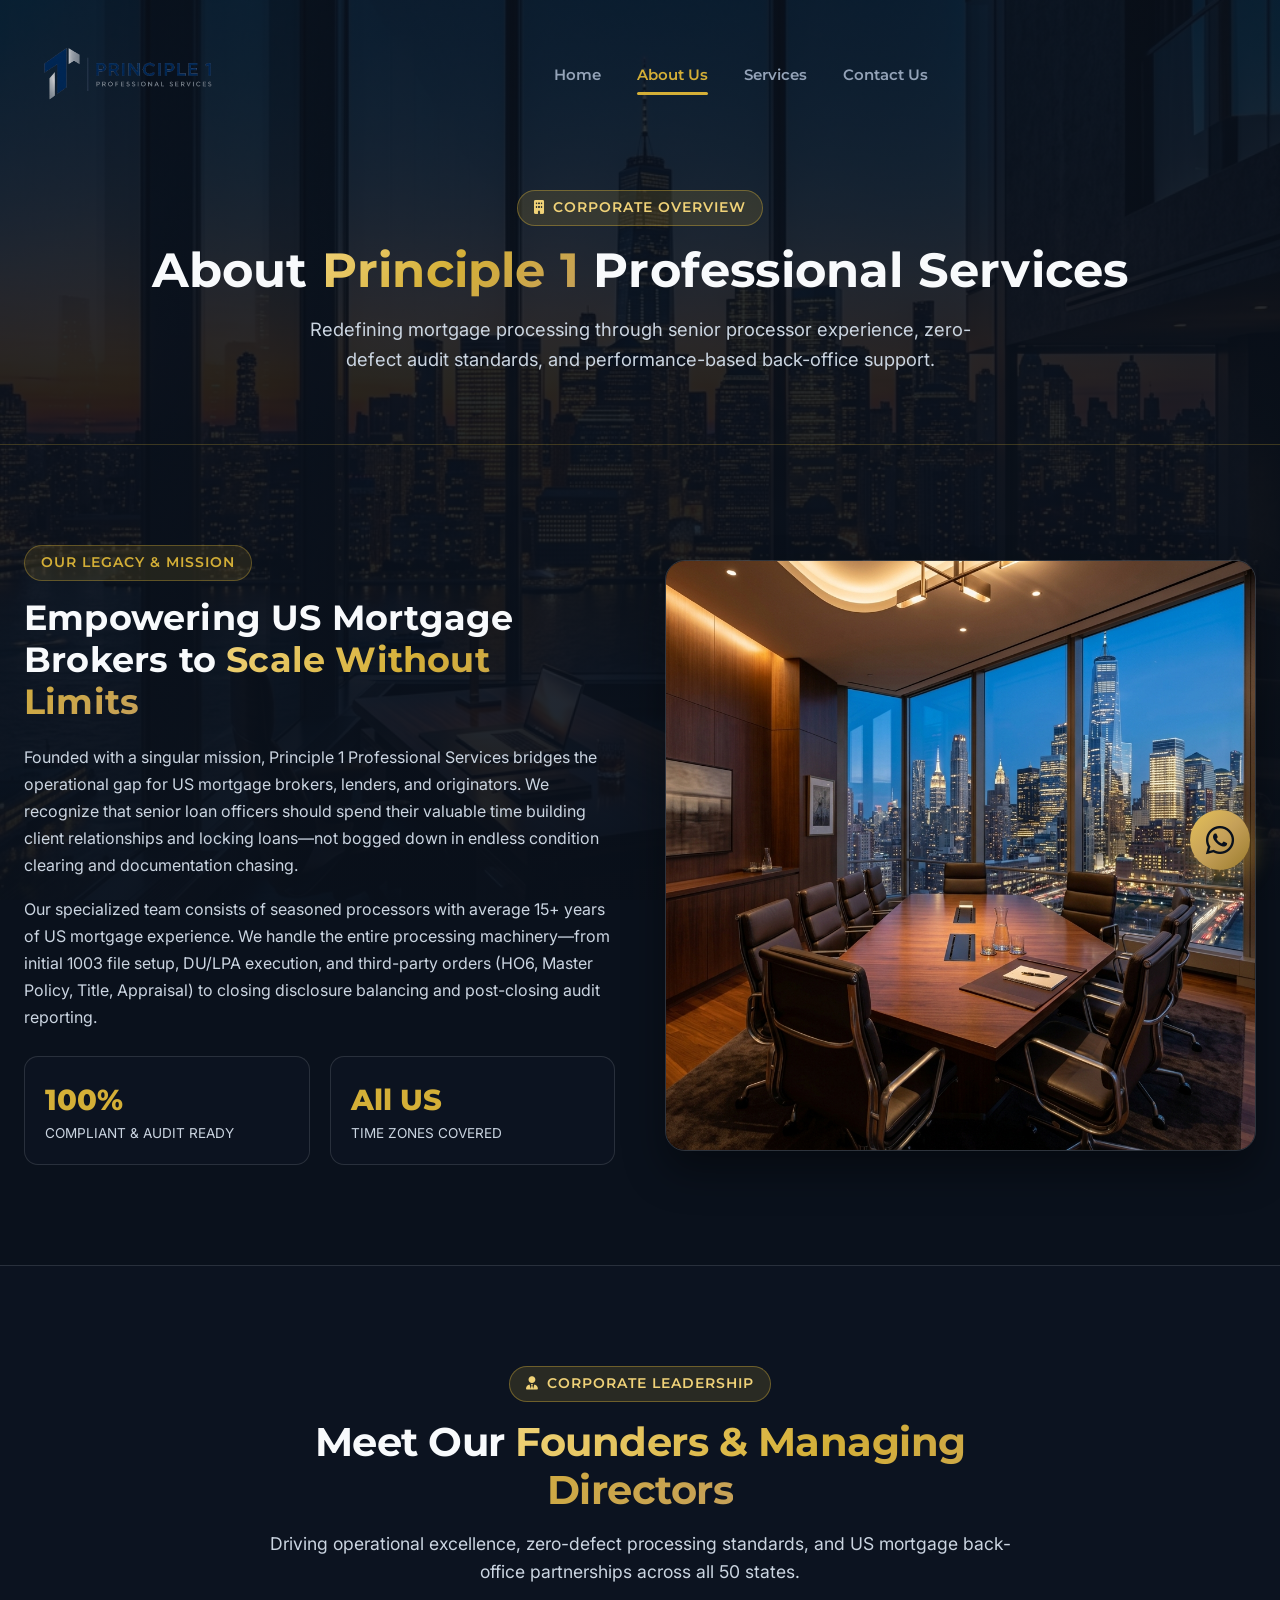
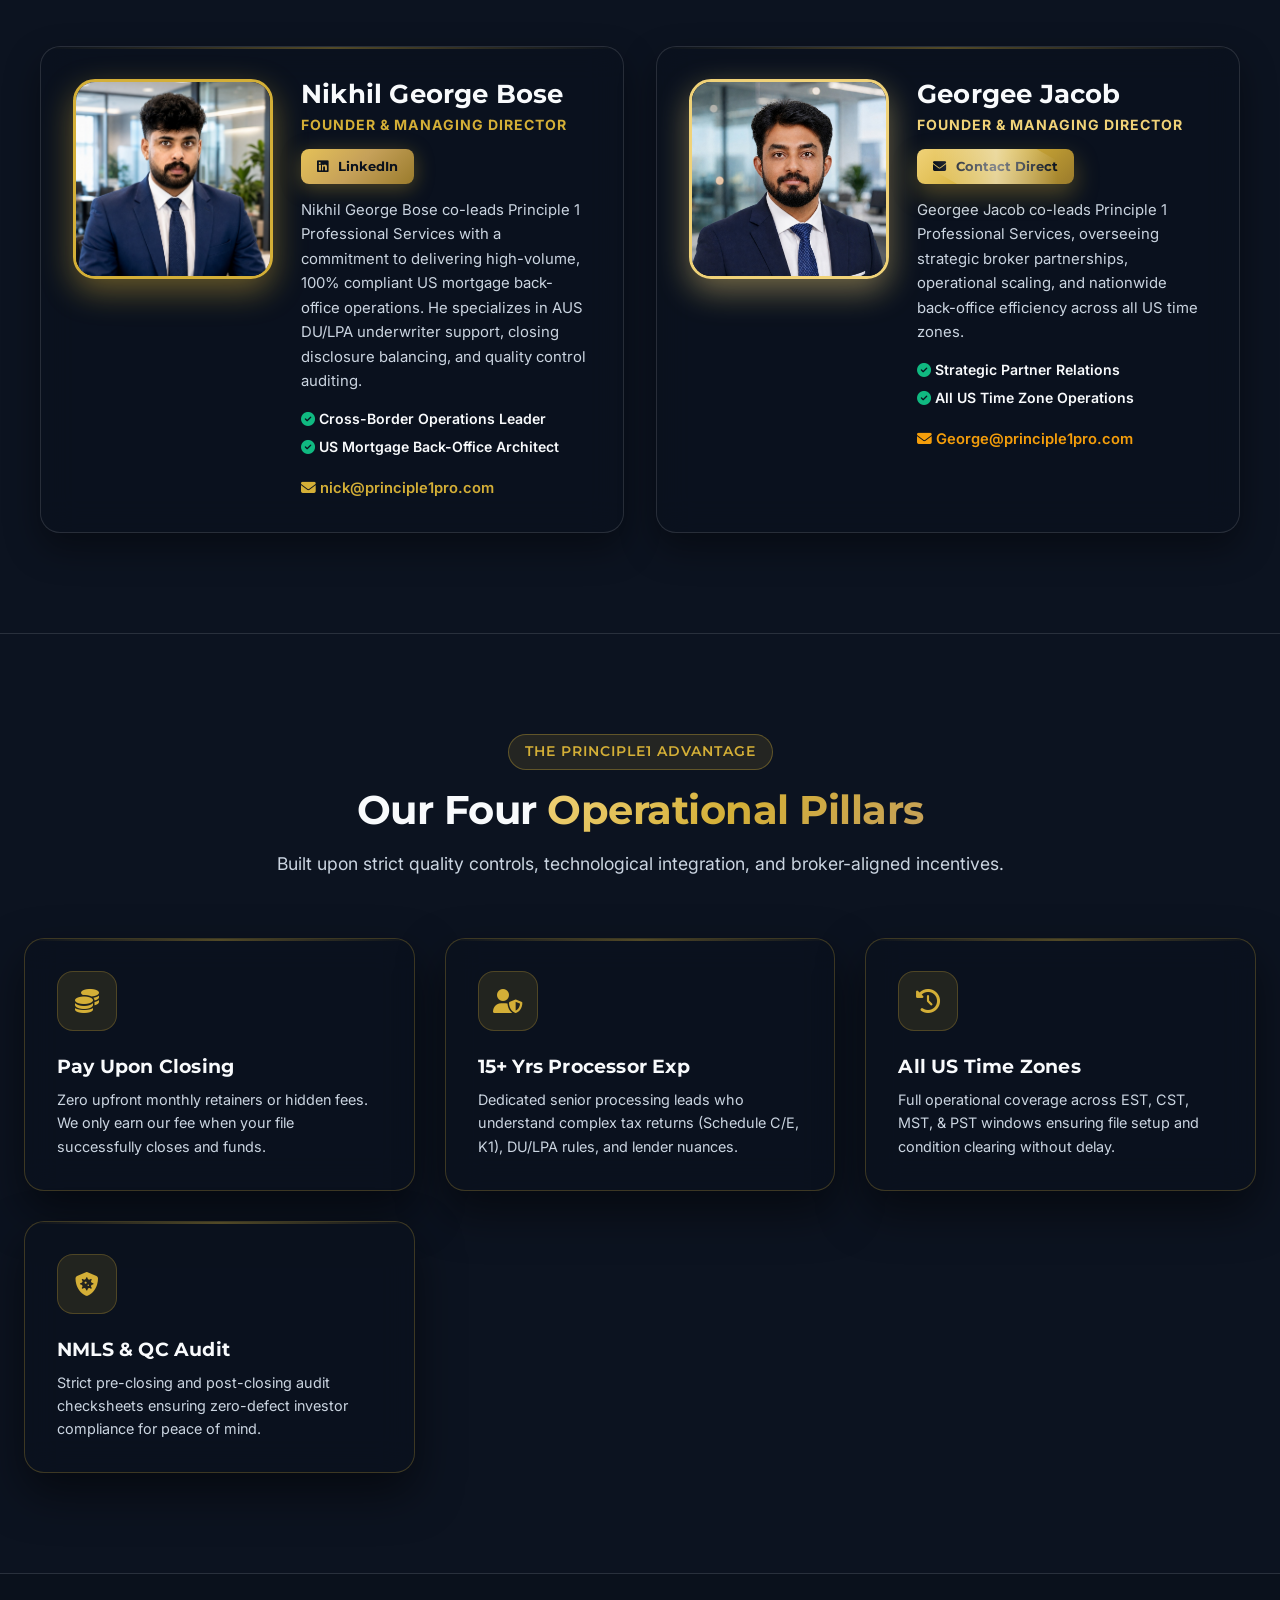
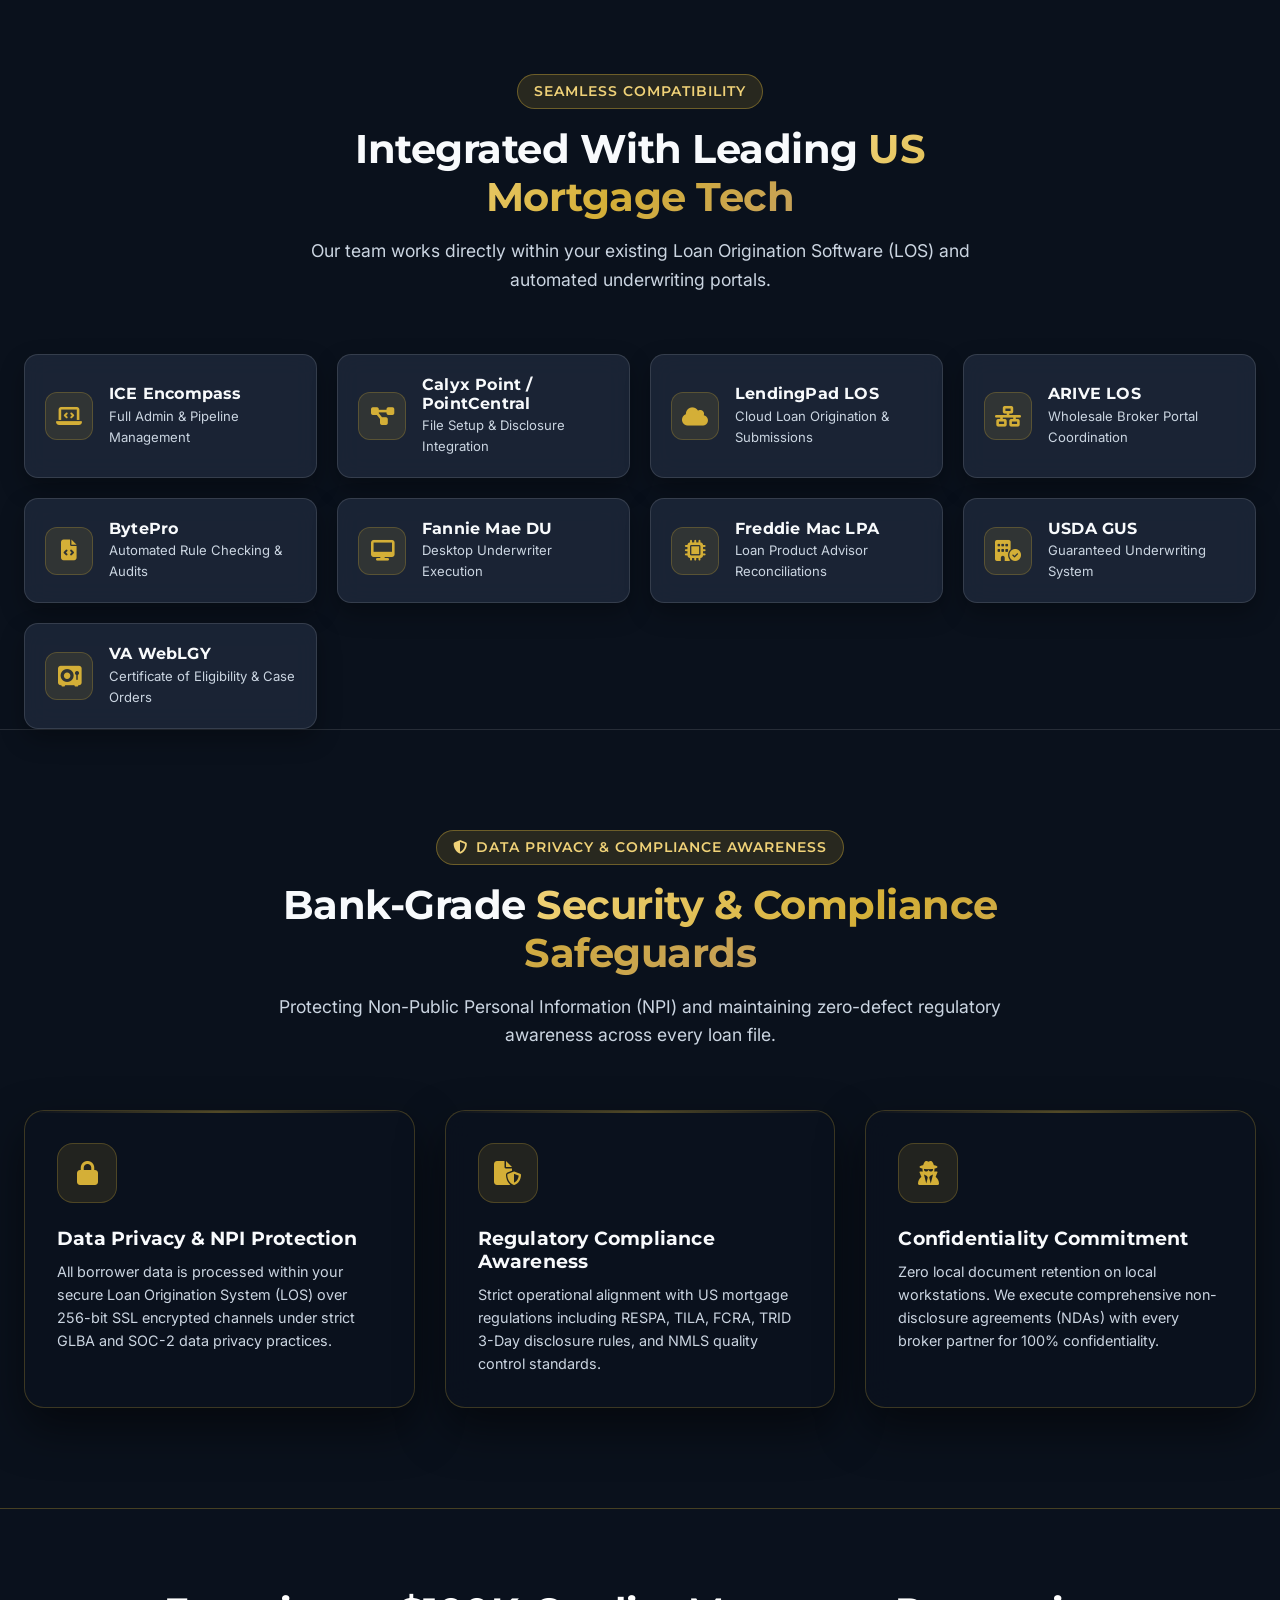
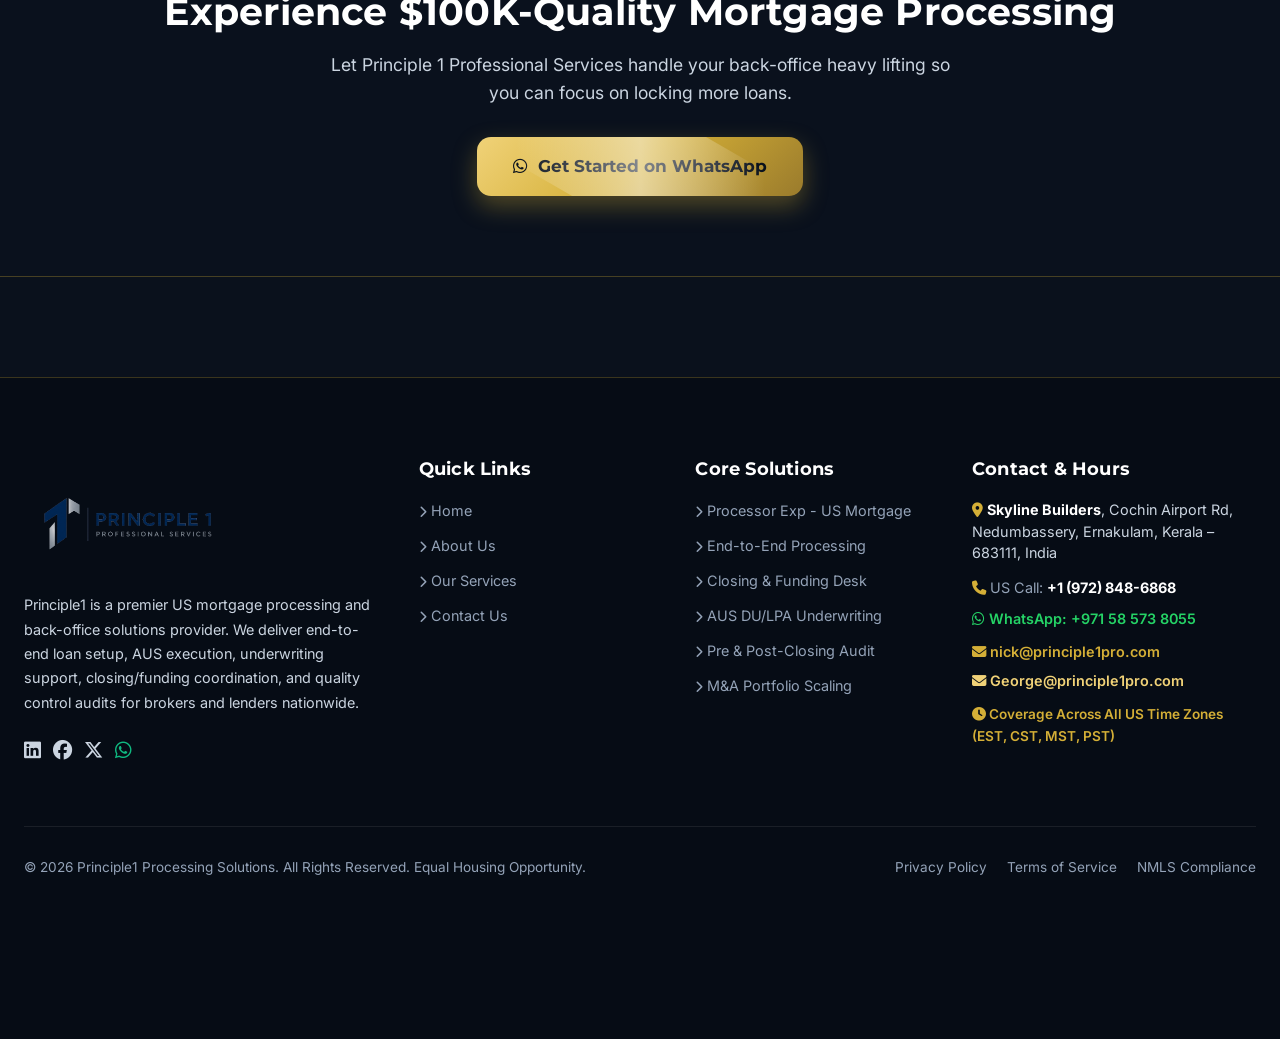
==== about.html @ 244b9985 "refactor: centralize CSS, introduce site-wide branding improvements, and add utility scripts for ass" ====
<!DOCTYPE html>
<html lang="en">
<head>
  <meta charset="UTF-8">
  <meta name="viewport" content="width=device-width, initial-scale=1.0">
  <title></title>
  <meta name="description" content="">
  <meta name="keywords" content="US mortgage processing outsourcing, mortgage back-office support, AUS DU LPA underwriting, closing funding balancing, wholesale mortgage broker processing, NMLS quality control, Nikhil George Bose">
  <meta name="author" content="Principle 1 Professional Services">
  <meta name="robots" content="index, follow">

  <!-- Open Graph / Facebook / LinkedIn SEO -->
  <meta property="og:type" content="website">
  <meta property="og:site_name" content="Principle 1 Professional Services">
  <meta property="og:title" content="">
  <meta property="og:description" content="">


  <!-- Twitter Card SEO -->
  <meta name="twitter:card" content="summary_large_image">
  <meta name="twitter:title" content="">
  <meta name="twitter:description" content="Turnkey US mortgage processing and back-office solutions for wholesale lenders and mortgage brokers.">
  <meta name="twitter:image" content="images/banner.png">

  <!-- Favicon -->
  <link rel="icon" type="image/png" href="images/logo.png">

  <!-- FontAwesome 6 Icons -->
  <link rel="stylesheet" href="https://cdnjs.cloudflare.com/ajax/libs/font-awesome/6.4.0/css/all.min.css">
  <!-- Stylesheet -->
  <link rel="stylesheet" href="css/style.css">

  <!-- Schema.org Structured Data (JSON-LD) -->
  <script type="application/ld+json">
  {
    "@context": "https://schema.org",
    "@type": "FinancialService",
    "name": "Principle 1 Professional Services",
    "image": "images/logo.png",
    "description": "Premier US mortgage processing outsourcing, AUS DU/LPA underwriter support, closing & funding balancing, and pre/post-closing quality control auditing.",
    "telephone": "+1-972-848-6868",
    "email": "nick@principle1pro.com",
    "priceRange": "$$",
    "address": {
      "@type": "PostalAddress",
      "streetAddress": "Skyline Builders, Cochin International Airport Road, Nedumbassery",
      "addressLocality": "Ernakulam",
      "addressRegion": "Kerala",
      "postalCode": "683111",
      "addressCountry": "IN"
    },
    "founders": [
      {
        "@type": "Person",
        "name": "Nikhil George Bose",
        "jobTitle": "Founder & Managing Director",
        "sameAs": "https://www.linkedin.com/in/nikhil-george-bose-8a9a63353/"
      },
      {
        "@type": "Person",
        "name": "Georgee Jacob",
        "jobTitle": "Founder & Managing Director",
        "email": "George@principle1pro.com"
      }
    ],
    "areaServed": "US",
    "sameAs": [
      "https://www.linkedin.com/in/nikhil-george-bose-8a9a63353/"
    ]
  }
  </script>
</head>
<body>

  <!-- Header / Navigation -->
  <header class="header-nav" id="headerNav">
    <div class="container nav-container">
      <a href="index.html" class="brand-logo" style="display:flex; align-items:center;">
        <img src="images/logo_transparent.png" alt="Principle 1 Professional Services" class="brand-logo-img">
      </a>

      <nav class="nav-menu" id="navMenu">
        <a href="index.html" class="nav-link">Home</a>
        <a href="about.html" class="nav-link active">About Us</a>
        <a href="services.html" class="nav-link">Services</a>
        <a href="contact.html" class="nav-link">Contact Us</a>
      </nav>

      <div class="nav-actions">
        <button class="mobile-toggle" id="mobileToggle" aria-label="Toggle Navigation">
          <i class="fa-solid fa-bars"></i>
        </button>
      </div>
    </div>
  </header>



<main class="main-wrapper">

  <!-- Page Header Hero -->
  <section class="page-hero-skyline">
    <div class="container">
      <div class="subtitle-badge subtitle-badge-gold">
        <i class="fa-solid fa-building"></i> Corporate Overview
      </div>
      <h1 style="font-size:3rem; margin-bottom:16px;">
        About <span class="text-gradient-cyan">Principle 1</span> Professional Services
      </h1>
      <p style="color:var(--text-sub); font-size:1.15rem; max-width:700px; margin:0 auto;">
        Redefining mortgage processing through senior processor experience, zero-defect audit standards, and performance-based back-office support.
      </p>
    </div>
  </section>

  <!-- Company Story Section -->
  <section style="padding:100px 0; background:var(--bg-main);">
    <div class="container story-grid">
      <div>
        <div class="subtitle-badge">Our Legacy & Mission</div>
        <h2 style="font-size:2.2rem; margin-bottom:20px;">
          Empowering US Mortgage Brokers to <span class="text-gradient-gold">Scale Without Limits</span>
        </h2>
        <p style="color:var(--text-sub); margin-bottom:16px; line-height:1.7;">
          Founded with a singular mission, Principle 1 Professional Services bridges the operational gap for US mortgage brokers, lenders, and originators. We recognize that senior loan officers should spend their valuable time building client relationships and locking loans—not bogged down in endless condition clearing and documentation chasing.
        </p>
        <p style="color:var(--text-sub); margin-bottom:24px; line-height:1.7;">
          Our specialized team consists of seasoned processors with average 15+ years of US mortgage experience. We handle the entire processing machinery—from initial 1003 file setup, DU/LPA execution, and third-party orders (HO6, Master Policy, Title, Appraisal) to closing disclosure balancing and post-closing audit reporting.
        </p>

        <div class="story-stats-grid">
          <div style="background:var(--bg-surface-1); padding:20px; border-radius:var(--radius-md); border:1px solid var(--border-glass);">
            <div style="font-size:1.8rem; font-weight:800; color:#D4AF37; font-family:var(--font-heading);">100%</div>
            <div style="font-size:0.85rem; color:var(--text-sub); text-transform:uppercase;">Compliant & Audit Ready</div>
          </div>
          <div style="background:var(--bg-surface-1); padding:20px; border-radius:var(--radius-md); border:1px solid var(--border-glass);">
            <div style="font-size:1.8rem; font-weight:800; color:#D4AF37; font-family:var(--font-heading);">All US</div>
            <div style="font-size:0.85rem; color:var(--text-sub); text-transform:uppercase;">Time Zones Covered</div>
          </div>
        </div>
      </div>

      <div class="tab-image-wrap">
        <img src="images/us_finance_office.png" alt="US Financial District Headquarters" style="border-radius:16px; box-shadow:0 15px 35px rgba(15,23,42,0.12);">
      </div>
    </div>
  </section>

  <!-- Leadership & Founder Section -->
  <section style="padding:100px 0; background:var(--bg-surface-1); border-top:1px solid var(--border-glass); border-bottom:1px solid var(--border-glass);">
    <div class="container">
      <div class="section-header">
        <div class="subtitle-badge subtitle-badge-gold"><i class="fa-solid fa-user-tie"></i> Corporate Leadership</div>
        <h2>Meet Our <span class="text-gradient-cyan">Founders & Managing Directors</span></h2>
        <p>Driving operational excellence, zero-defect processing standards, and US mortgage back-office partnerships across all 50 states.</p>
      </div>

      <div class="founders-grid">
        
        <!-- Founder 1: Nikhil George Bose -->
        <div class="glass-card founder-card">
          <a href="https://www.linkedin.com/in/nikhil-george-bose-8a9a63353/" target="_blank" class="founder-photo-link cyan" title="View Nikhil George Bose on LinkedIn">
            <img src="images/nikhil_bose.jpg" alt="Nikhil George Bose - Founder & Managing Director" class="founder-photo-img">
          </a>
          <div class="founder-info">
            <div class="founder-header-row">
              <div>
                <h3>Nikhil George Bose</h3>
                <div class="founder-title text-cyan">
                  Founder & Managing Director
                </div>
              </div>
              <a href="https://www.linkedin.com/in/nikhil-george-bose-8a9a63353/" target="_blank" class="btn btn-sm btn-primary" style="padding:7px 16px; font-size:0.82rem;">
                <i class="fa-brands fa-linkedin"></i> LinkedIn
              </a>
            </div>
            <p class="founder-bio">
              Nikhil George Bose co-leads Principle 1 Professional Services with a commitment to delivering high-volume, 100% compliant US mortgage back-office operations. He specializes in AUS DU/LPA underwriter support, closing disclosure balancing, and quality control auditing.
            </p>
            <div class="founder-checkmarks">
              <span><i class="fa-solid fa-circle-check" style="color:var(--accent-emerald);"></i> Cross-Border Operations Leader</span>
              <span><i class="fa-solid fa-circle-check" style="color:var(--accent-emerald);"></i> US Mortgage Back-Office Architect</span>
            </div>
            <div style="padding-top:2px;">
              <a href="mailto:nick@principle1pro.com" style="color:#D4AF37; font-weight:600; font-size:0.92rem;">
                <i class="fa-solid fa-envelope"></i> nick@principle1pro.com
              </a>
            </div>
          </div>
        </div>

        <!-- Founder 2: Georgee Jacob -->
        <div class="glass-card founder-card">
          <a href="mailto:George@principle1pro.com" class="founder-photo-link gold" title="Contact Georgee Jacob Direct">
            <img src="images/george_jacob.jpg" alt="Georgee Jacob - Founder & Managing Director" class="founder-photo-img">
          </a>
          <div class="founder-info">
            <div class="founder-header-row">
              <div>
                <h3>Georgee Jacob</h3>
                <div class="founder-title text-gold">
                  Founder & Managing Director
                </div>
              </div>
              <a href="mailto:George@principle1pro.com" class="btn btn-sm btn-gold" style="padding:7px 16px; font-size:0.82rem;">
                <i class="fa-solid fa-envelope"></i> Contact Direct
              </a>
            </div>
            <p class="founder-bio">
              Georgee Jacob co-leads Principle 1 Professional Services, overseeing strategic broker partnerships, operational scaling, and nationwide back-office efficiency across all US time zones.
            </p>
            <div class="founder-checkmarks">
              <span><i class="fa-solid fa-circle-check" style="color:var(--accent-emerald);"></i> Strategic Partner Relations</span>
              <span><i class="fa-solid fa-circle-check" style="color:var(--accent-emerald);"></i> All US Time Zone Operations</span>
            </div>
            <div style="padding-top:2px;">
              <a href="mailto:George@principle1pro.com" style="color:#F59E0B; font-weight:600; font-size:0.92rem;">
                <i class="fa-solid fa-envelope"></i> George@principle1pro.com
              </a>
            </div>
          </div>
      </div>
    </div>
  </section>

  <!-- Core Pillars Grid -->
  <section style="padding:100px 0; background:var(--bg-surface-1); border-bottom:1px solid var(--border-glass);">
    <div class="container">
      <div class="section-header">
        <div class="subtitle-badge">The Principle1 Advantage</div>
        <h2>Our Four <span class="text-gradient-cyan">Operational Pillars</span></h2>
        <p>Built upon strict quality controls, technological integration, and broker-aligned incentives.</p>
      </div>

      <div class="services-grid">
        <div class="glass-card">
          <div class="service-icon-box"><i class="fa-solid fa-coins"></i></div>
          <h4 style="font-size:1.2rem; margin-bottom:10px;">Pay Upon Closing</h4>
          <p style="font-size:0.9rem; color:var(--text-sub);">Zero upfront monthly retainers or hidden fees. We only earn our fee when your file successfully closes and funds.</p>
        </div>

        <div class="glass-card">
          <div class="service-icon-box"><i class="fa-solid fa-user-shield"></i></div>
          <h4 style="font-size:1.2rem; margin-bottom:10px;">15+ Yrs Processor Exp</h4>
          <p style="font-size:0.9rem; color:var(--text-sub);">Dedicated senior processing leads who understand complex tax returns (Schedule C/E, K1), DU/LPA rules, and lender nuances.</p>
        </div>

        <div class="glass-card">
          <div class="service-icon-box"><i class="fa-solid fa-clock-rotate-left"></i></div>
          <h4 style="font-size:1.2rem; margin-bottom:10px;">All US Time Zones</h4>
          <p style="font-size:0.9rem; color:var(--text-sub);">Full operational coverage across EST, CST, MST, & PST windows ensuring file setup and condition clearing without delay.</p>
        </div>

        <div class="glass-card">
          <div class="service-icon-box"><i class="fa-solid fa-shield-virus"></i></div>
          <h4 style="font-size:1.2rem; margin-bottom:10px;">NMLS & QC Audit</h4>
          <p style="font-size:0.9rem; color:var(--text-sub);">Strict pre-closing and post-closing audit checksheets ensuring zero-defect investor compliance for peace of mind.</p>
        </div>
      </div>
    </div>
  </section>

  <!-- Technology Stack & Software Integration -->
  <section style="padding:100px 0; background:var(--bg-main);">
    <div class="container">
      <div class="section-header">
        <div class="subtitle-badge subtitle-badge-gold">Seamless Compatibility</div>
        <h2>Integrated With Leading <span class="text-gradient-gold">US Mortgage Tech</span></h2>
        <p>Our team works directly within your existing Loan Origination Software (LOS) and automated underwriting portals.</p>
      </div>

      <div class="products-grid">
        <div class="product-pill-card">
          <div class="product-icon"><i class="fa-solid fa-laptop-code"></i></div>
          <div class="product-info">
            <h5>ICE Encompass</h5>
            <p>Full Admin & Pipeline Management</p>
          </div>
        </div>

        <div class="product-pill-card">
          <div class="product-icon"><i class="fa-solid fa-diagram-project"></i></div>
          <div class="product-info">
            <h5>Calyx Point / PointCentral</h5>
            <p>File Setup & Disclosure Integration</p>
          </div>
        </div>

        <div class="product-pill-card">
          <div class="product-icon"><i class="fa-solid fa-cloud"></i></div>
          <div class="product-info">
            <h5>LendingPad LOS</h5>
            <p>Cloud Loan Origination & Submissions</p>
          </div>
        </div>

        <div class="product-pill-card">
          <div class="product-icon"><i class="fa-solid fa-network-wired"></i></div>
          <div class="product-info">
            <h5>ARIVE LOS</h5>
            <p>Wholesale Broker Portal Coordination</p>
          </div>
        </div>

        <div class="product-pill-card">
          <div class="product-icon"><i class="fa-solid fa-file-code"></i></div>
          <div class="product-info">
            <h5>BytePro</h5>
            <p>Automated Rule Checking & Audits</p>
          </div>
        </div>

        <div class="product-pill-card">
          <div class="product-icon"><i class="fa-solid fa-desktop"></i></div>
          <div class="product-info">
            <h5>Fannie Mae DU</h5>
            <p>Desktop Underwriter Execution</p>
          </div>
        </div>

        <div class="product-pill-card">
          <div class="product-icon"><i class="fa-solid fa-microchip"></i></div>
          <div class="product-info">
            <h5>Freddie Mac LPA</h5>
            <p>Loan Product Advisor Reconciliations</p>
          </div>
        </div>

        <div class="product-pill-card">
          <div class="product-icon"><i class="fa-solid fa-building-circle-check"></i></div>
          <div class="product-info">
            <h5>USDA GUS</h5>
            <p>Guaranteed Underwriting System</p>
          </div>
        </div>

        <div class="product-pill-card">
          <div class="product-icon"><i class="fa-solid fa-vault"></i></div>
          <div class="product-info">
            <h5>VA WebLGY</h5>
            <p>Certificate of Eligibility & Case Orders</p>
          </div>
        </div>
      </div>
    </div>
  <!-- Compliance & Data Security Section -->
  <section style="padding:100px 0; background:var(--bg-main); border-top:1px solid var(--border-glass);">
    <div class="container">
      <div class="section-header">
        <div class="subtitle-badge subtitle-badge-gold"><i class="fa-solid fa-shield-halved"></i> Data Privacy & Compliance Awareness</div>
        <h2>Bank-Grade <span class="text-gradient-cyan">Security & Compliance Safeguards</span></h2>
        <p>Protecting Non-Public Personal Information (NPI) and maintaining zero-defect regulatory awareness across every loan file.</p>
      </div>

      <div class="services-grid">
        <div class="glass-card">
          <div class="service-icon-box"><i class="fa-solid fa-lock"></i></div>
          <h4 style="font-size:1.2rem; margin-bottom:10px; color:var(--text-main);">Data Privacy & NPI Protection</h4>
          <p style="font-size:0.9rem; color:var(--text-sub);">All borrower data is processed within your secure Loan Origination System (LOS) over 256-bit SSL encrypted channels under strict GLBA and SOC-2 data privacy practices.</p>
        </div>

        <div class="glass-card">
          <div class="service-icon-box"><i class="fa-solid fa-file-shield"></i></div>
          <h4 style="font-size:1.2rem; margin-bottom:10px; color:var(--text-main);">Regulatory Compliance Awareness</h4>
          <p style="font-size:0.9rem; color:var(--text-sub);">Strict operational alignment with US mortgage regulations including RESPA, TILA, FCRA, TRID 3-Day disclosure rules, and NMLS quality control standards.</p>
        </div>

        <div class="glass-card">
          <div class="service-icon-box"><i class="fa-solid fa-user-secret"></i></div>
          <h4 style="font-size:1.2rem; margin-bottom:10px; color:var(--text-main);">Confidentiality Commitment</h4>
          <p style="font-size:0.9rem; color:var(--text-sub);">Zero local document retention on local workstations. We execute comprehensive non-disclosure agreements (NDAs) with every broker partner for 100% confidentiality.</p>
        </div>
      </div>

   
  </section>

  <!-- CTA Banner -->
  <section class="cta-banner-glass">
    <div class="container">
      <h2>Experience $100K-Quality Mortgage Processing</h2>
      <p>
        Let Principle 1 Professional Services handle your back-office heavy lifting so you can focus on locking more loans.
      </p>
      <a href="https://wa.me/971585738055" target="_blank" class="btn btn-gold" style="font-size:1.05rem; padding:16px 36px;">
        <i class="fa-brands fa-whatsapp"></i> Get Started on WhatsApp
      </a>
    </div>
  </section>
</main>



  <!-- Footer -->
  <footer style="background:rgba(7, 12, 20, 0.85) !important; backdrop-filter:blur(16px); -webkit-backdrop-filter:blur(16px); padding:80px 0 160px 0 !important; margin-bottom:0 !important; border-top:1px solid rgba(212, 175, 55, 0.25);">
    <div class="container">
      <div class="footer-grid">
        <div class="footer-col">
          <a href="about.html" class="brand-logo">
            <img src="images/logo_transparent.png" alt="Principle 1 Professional Services" class="brand-logo-img-sm">
          </a>
          <p style="margin-bottom:20px; line-height:1.7;">
            Principle1 is a premier US mortgage processing and back-office solutions provider. We deliver end-to-end loan setup, AUS execution, underwriting support, closing/funding coordination, and quality control audits for brokers and lenders nationwide.
          </p>
          <div style="display:flex; gap:12px; font-size:1.2rem;">
            <a href="#" style="color:var(--text-sub);"><i class="fa-brands fa-linkedin"></i></a>
            <a href="#" style="color:var(--text-sub);"><i class="fa-brands fa-facebook"></i></a>
            <a href="#" style="color:var(--text-sub);"><i class="fa-brands fa-x-twitter"></i></a>
            <a href="https://wa.me/971585738055" target="_blank" style="color:var(--accent-emerald);"><i class="fa-brands fa-whatsapp"></i></a>
          </div>
        </div>

        <div class="footer-col">
          <h4>Quick Links</h4>
          <div class="footer-links">
            <a href="index.html"><i class="fa-solid fa-chevron-right" style="font-size:0.75rem;"></i> Home</a>
            <a href="about.html"><i class="fa-solid fa-chevron-right" style="font-size:0.75rem;"></i> About Us</a>
            <a href="services.html"><i class="fa-solid fa-chevron-right" style="font-size:0.75rem;"></i> Our Services</a>
            <a href="contact.html"><i class="fa-solid fa-chevron-right" style="font-size:0.75rem;"></i> Contact Us</a>
          </div>
        </div>

        <div class="footer-col">
          <h4>Core Solutions</h4>
          <div class="footer-links">
            <a href="services.html"><i class="fa-solid fa-chevron-right" style="font-size:0.75rem;"></i> Processor Exp - US Mortgage</a>
            <a href="services.html"><i class="fa-solid fa-chevron-right" style="font-size:0.75rem;"></i> End-to-End Processing</a>
            <a href="services.html"><i class="fa-solid fa-chevron-right" style="font-size:0.75rem;"></i> Closing & Funding Desk</a>
            <a href="services.html"><i class="fa-solid fa-chevron-right" style="font-size:0.75rem;"></i> AUS DU/LPA Underwriting</a>
            <a href="services.html"><i class="fa-solid fa-chevron-right" style="font-size:0.75rem;"></i> Pre & Post-Closing Audit</a>
            <a href="services.html"><i class="fa-solid fa-chevron-right" style="font-size:0.75rem;"></i> M&A Portfolio Scaling</a>
          </div>
        </div>

        <div class="footer-col">
          <h4>Contact & Hours</h4>
          <p style="margin-bottom:12px; line-height:1.5; color:#CBD5E1;"><i class="fa-solid fa-location-dot" style="color:#D4AF37;"></i> <strong style="color:#FFFFFF;">Skyline Builders</strong>, Cochin Airport Rd, Nedumbassery, Ernakulam, Kerala – 683111, India</p>
          <p style="margin-bottom:8px;"><a href="tel:+19728486868" style="color:#94A3B8;"><i class="fa-solid fa-phone" style="color:#D4AF37;"></i> US Call: <strong style="color:#FFFFFF;">+1 (972) 848-6868</strong></a></p>
          <p style="margin-bottom:10px;"><a href="https://wa.me/971585738055" target="_blank" style="color:#25D366; font-weight:600;"><i class="fa-brands fa-whatsapp"></i> WhatsApp: +971 58 573 8055</a></p>
          <p style="margin-bottom:6px;"><a href="mailto:nick@principle1pro.com" style="color:#D4AF37; font-weight:600;"><i class="fa-solid fa-envelope"></i> nick@principle1pro.com</a></p>
          <p style="margin-bottom:12px;"><a href="mailto:George@principle1pro.com" style="color:#F0D278; font-weight:600;"><i class="fa-solid fa-envelope"></i> George@principle1pro.com</a></p>
          <p style="color:#D4AF37; font-weight:600; font-size:0.85rem;"><i class="fa-solid fa-clock"></i> Coverage Across All US Time Zones (EST, CST, MST, PST)</p>
        </div>
      </div>

      <div class="footer-bottom">
        <div>&copy; 2026 Principle1 Processing Solutions. All Rights Reserved. Equal Housing Opportunity.</div>
        <div style="display:flex; gap:20px;">
          <a href="#">Privacy Policy</a>
          <a href="#">Terms of Service</a>
          <a href="#">NMLS Compliance</a>
        </div>
      </div>
    </div>
  </footer>

  <!-- Service Details Modal Overlay -->
  <div class="modal-overlay" id="serviceModal">
    <div class="modal-content">
      <button class="modal-close" id="modalClose">&times;</button>
      <h3 id="modalTitle" style="font-size:1.8rem; margin-bottom:20px; color:var(--text-main);">Service Details</h3>
      <div id="modalBody" style="line-height:1.7;"></div>
      <div style="margin-top:24px; text-align:right;">
        <a href="https://wa.me/971585738055" target="_blank" class="btn btn-primary btn-sm">
          <i class="fa-brands fa-whatsapp"></i> Get Started on WhatsApp
        </a>
      </div>
    </div>
  </div>

  <!-- Floating WhatsApp Button -->
  <a href="https://wa.me/971585738055" class="floating-whatsapp" target="_blank" aria-label="Chat on WhatsApp">
    <i class="fa-brands fa-whatsapp"></i>
  </a>

  <!-- JavaScript -->
  <script src="js/main.js"></script>
</body>
</html>
---- css/style.css ----
/* ==========================================================================
   PRINCIPLE 1 PROFESSIONAL SERVICES - LIGHT EXECUTIVE DESIGN SYSTEM
   Designed to match official logo: Crisp White/Silver Base with Deep Navy & Steel Accents
   ========================================================================== */

@import url('https://fonts.googleapis.com/css2?family=Inter:wght@300;400;500;600;700&family=Montserrat:wght@400;500;600;700;800;900&family=Plus+Jakarta+Sans:wght@400;500;600;700;800&display=swap');

:root {
  /* Banner Executive Dark Palette */
  --bg-main: transparent;
  --bg-surface-1: rgba(15, 23, 38, 0.55);
  --bg-surface-2: rgba(22, 34, 54, 0.75);
  --bg-card: rgba(11, 18, 30, 0.85);
  --bg-card-hover: rgba(22, 34, 54, 0.95);
  
  /* Metallic Gold Brand Accents */
  --logo-navy: #D4AF37;
  --logo-navy-dark: #9A7B2C;
  --logo-silver: #94A3B8;
  --logo-silver-light: #CBD5E1;
  --logo-silver-bright: #F8FAFC;
  
  /* Accents & Buttons */
  --accent-cyan: #D4AF37;
  --accent-blue: #C5A059;
  --accent-teal: #E5C158;
  --accent-gold: #D4AF37;
  --accent-gold-light: #E5C158;
  --accent-gold-dark: #9A7B2C;
  --accent-emerald: #10B981;
  
  /* Gradients */
  --grad-cyan: linear-gradient(180deg, rgba(15, 23, 38, 0.88) 0%, rgba(10, 17, 28, 0.95) 100%);
  --grad-gold: linear-gradient(180deg, rgba(15, 23, 38, 0.88) 0%, rgba(10, 17, 28, 0.95) 100%);
  --grad-silver: linear-gradient(135deg, #162236 0%, #0F1726 100%);
  --grad-dark-card: linear-gradient(180deg, rgba(22, 34, 54, 0.8) 0%, rgba(15, 23, 38, 0.9) 100%);
  --grad-glow: radial-gradient(circle at 50% 0%, rgba(212, 175, 55, 0.18) 0%, transparent 70%);

  /* Typography */
  --font-heading: 'Montserrat', 'Plus Jakarta Sans', sans-serif;
  --font-body: 'Inter', sans-serif;

  /* Text Colors */
  --text-main: #F8FAFC;
  --text-sub: #CBD5E1;
  --text-muted: #94A3B8;
  --text-gold: #D4AF37;

  /* Borders & Shadows */
  --border-glass: rgba(255, 255, 255, 0.12);
  --border-cyan: rgba(212, 175, 55, 0.35);
  --border-gold: rgba(212, 175, 55, 0.35);
  --shadow-glass: 0 15px 35px rgba(0, 0, 0, 0.4);
  --shadow-glow-cyan: 0 10px 30px rgba(212, 175, 55, 0.25);
  --shadow-glow-gold: 0 10px 30px rgba(212, 175, 55, 0.25);

  --radius-sm: 8px;
  --radius-md: 14px;
  --radius-lg: 20px;
  --radius-full: 9999px;

  /* Custom Executive Gold Scrollbar */
  ::-webkit-scrollbar {
    width: 10px;
  }
  ::-webkit-scrollbar-track {
    background: #0A111C;
  }
  ::-webkit-scrollbar-thumb {
    background: linear-gradient(180deg, #D4AF37 0%, #9A7B2C 100%);
    border-radius: 5px;
    border: 2px solid #0A111C;
  }
  ::-webkit-scrollbar-thumb:hover {
    background: #E5C158;
  }

  --transition-fast: 0.25s cubic-bezier(0.4, 0, 0.2, 1);
  --transition-normal: 0.4s cubic-bezier(0.16, 1, 0.3, 1);
}

/* Base Styles */
*, *::before, *::after {
  box-sizing: border-box;
  margin: 0;
  padding: 0;
}

html {
  scroll-behavior: smooth;
  font-size: 16px;
  background-color: #0A111C !important;
  overflow-x: hidden !important;
  max-width: 100vw !important;
}

body {
  font-family: var(--font-body);
  color: var(--text-main);
  line-height: 1.6;
  overflow-x: hidden !important;
  max-width: 100vw !important;
  width: 100% !important;
  -webkit-font-smoothing: antialiased;
  min-height: 100vh;
  display: flex;
  flex-direction: column;
  position: relative;
}
body::before {
  content: '';
  position: fixed;
  top: 0;
  left: 0;
  right: 0;
  bottom: 0;
  background: 
    linear-gradient(180deg, rgba(10, 17, 28, 0.84) 0%, rgba(10, 17, 28, 0.92) 100%),
    url('../images/executive_skyline_bg.png') center/cover fixed no-repeat !important;
  z-index: -2;
  pointer-events: none;
}

/* Ambient Floating Light Orbs Backdrop */
.ambient-light-orb-1 {
  position: fixed;
  top: 5%;
  right: 5%;
  width: 450px;
  height: 450px;
  background: radial-gradient(circle, rgba(212, 175, 55, 0.12) 0%, transparent 70%);
  z-index: -1;
  pointer-events: none;
  animation: floatOrb 12s ease-in-out infinite alternate;
}

.ambient-light-orb-2 {
  position: fixed;
  bottom: 10%;
  left: 5%;
  width: 500px;
  height: 500px;
  background: radial-gradient(circle, rgba(197, 160, 89, 0.08) 0%, transparent 70%);
  z-index: -1;
  pointer-events: none;
  animation: floatOrb 16s ease-in-out infinite alternate-reverse;
}

@keyframes floatOrb {
  0% { transform: translate(0, 0) scale(1); }
  50% { transform: translate(30px, -40px) scale(1.1); }
  100% { transform: translate(-20px, 30px) scale(0.95); }
}

a {
  color: inherit;
  text-decoration: none;
  transition: color var(--transition-fast);
}

ul {
  list-style: none;
}

img {
  max-width: 100%;
  height: auto;
  display: block;
}

/* Typography Classes */
h1, h2, h3, h4, h5, h6 {
  font-family: var(--font-heading);
  font-weight: 700;
  line-height: 1.2;
  color: var(--text-main);
  letter-spacing: 0.2px;
}

.text-uppercase-tracking {
  text-transform: uppercase;
  letter-spacing: 2px;
}

.text-banner-title {
  font-family: var(--font-heading);
  font-weight: 800;
  text-transform: uppercase;
  letter-spacing: 3px;
  color: #FFFFFF;
}

.text-gradient-cyan, .text-gradient-gold {
  color: #D4AF37;
  background: linear-gradient(135deg, #F0D278 0%, #D4AF37 50%, #C5A059 100%);
  -webkit-background-clip: text;
  background-clip: text;
  -webkit-text-fill-color: transparent;
}

.subtitle-badge {
  display: inline-flex;
  align-items: center;
  gap: 8px;
  padding: 6px 16px;
  border-radius: var(--radius-full);
  background: rgba(212, 175, 55, 0.12);
  border: 1px solid rgba(212, 175, 55, 0.35);
  color: #D4AF37;
  font-family: var(--font-heading);
  font-size: 0.85rem;
  font-weight: 600;
  letter-spacing: 1px;
  text-transform: uppercase;
  margin-bottom: 16px;
}

.subtitle-badge-gold {
  background: rgba(212, 175, 55, 0.15);
  border-color: rgba(212, 175, 55, 0.4);
  color: #F0D278;
}

/* Banner-Framed Gold Subheadings & Decorative Lines */
.banner-framed-subheading {
  display: inline-flex;
  align-items: center;
  gap: 12px;
  font-family: var(--font-heading);
  font-size: 0.85rem;
  font-weight: 700;
  letter-spacing: 2px;
  text-transform: uppercase;
  color: #D4AF37;
  padding: 6px 18px;
  border-top: 1px solid rgba(212, 175, 55, 0.45);
  border-bottom: 1px solid rgba(212, 175, 55, 0.45);
  margin-bottom: 16px;
  position: relative;
}

.banner-framed-subheading::before,
.banner-framed-subheading::after {
  content: '';
  display: inline-block;
  width: 20px;
  height: 1px;
  background: #D4AF37;
}

.gold-diamond-divider {
  display: flex;
  align-items: center;
  justify-content: center;
  gap: 12px;
  margin: 16px 0 24px 0;
  color: #D4AF37;
  font-size: 0.7rem;
}

.gold-diamond-divider::before,
.gold-diamond-divider::after {
  content: '';
  flex: 1;
  max-width: 140px;
  height: 1px;
  background: linear-gradient(90deg, transparent, #D4AF37, transparent);
}

.section-header {
  text-align: center;
  max-width: 750px;
  margin: 0 auto 60px auto;
}

.section-header h2 {
  font-size: 2.5rem;
  margin-bottom: 16px;
  letter-spacing: -0.5px;
  color: var(--text-main);
}

.section-header p {
  color: var(--text-sub);
  font-size: 1.1rem;
}

/* Container */
.container {
  width: 100%;
  max-width: 1280px;
  margin: 0 auto;
  padding: 0 24px;
}

/* Navigation */
.header-nav {
  position: absolute;
  top: 0;
  left: 0;
  width: 100%;
  z-index: 1000;
  background: none !important;
  backdrop-filter: none !important;
  -webkit-backdrop-filter: none !important;
  border-bottom: none !important;
  box-shadow: none !important;
  transition: all var(--transition-normal);
}

.header-nav.scrolled {
  position: fixed;
  background: none !important;
  backdrop-filter: none !important;
  -webkit-backdrop-filter: none !important;
  box-shadow: none !important;
  border-bottom: none !important;
}

.nav-container {
  display: flex;
  align-items: center;
  justify-content: space-between;
  height: 150px;
}

.brand-logo {
  display: flex;
  align-items: center;
  gap: 12px;
}

.brand-logo img {
  height: 135px;
  width: auto;
  max-width: 580px;
  display: block;
  object-fit: contain;
  transition: all var(--transition-fast);
}

.nav-menu {
  display: flex;
  align-items: center;
  gap: 36px;
}

.nav-link {
  font-family: var(--font-heading);
  font-weight: 600;
  font-size: 0.95rem;
  color: #94A3B8;
  position: relative;
  padding: 8px 0;
}

.nav-link:hover, .nav-link.active {
  color: #D4AF37;
}

.nav-link::after {
  content: '';
  position: absolute;
  bottom: 0;
  left: 0;
  width: 0;
  height: 3px;
  background: #D4AF37;
  transition: width var(--transition-fast);
  border-radius: 2px;
}

.nav-link:hover::after, .nav-link.active::after {
  width: 100%;
}

.nav-actions {
  display: flex;
  align-items: center;
  gap: 16px;
}

.mobile-toggle {
  display: none;
  background: rgba(212, 175, 55, 0.15);
  border: 1px solid rgba(212, 175, 55, 0.35);
  color: #D4AF37;
  font-size: 1.4rem;
  width: 44px;
  height: 44px;
  border-radius: 10px;
  cursor: pointer;
  align-items: center;
  justify-content: center;
  transition: all var(--transition-fast);
}

.mobile-toggle:hover {
  background: rgba(212, 175, 55, 0.3);
  color: #FFFFFF;
  border-color: #D4AF37;
}

/* Buttons */
.btn {
  display: inline-flex;
  align-items: center;
  justify-content: center;
  gap: 10px;
  padding: 14px 28px;
  border-radius: var(--radius-md);
  font-family: var(--font-heading);
  font-weight: 600;
  font-size: 0.95rem;
  cursor: pointer;
  border: none;
  transition: all var(--transition-normal);
  position: relative;
  overflow: hidden;
  white-space: nowrap;
}

.btn-primary {
  background: linear-gradient(135deg, #E5C158 0%, #C5A059 50%, #9A7B2C 100%);
  color: #0A111C;
  font-weight: 700;
  box-shadow: 0 4px 20px rgba(212, 175, 55, 0.35);
}

.btn-primary:hover {
  transform: translateY(-2px);
  box-shadow: 0 8px 30px rgba(212, 175, 55, 0.55);
  color: #0A111C;
}

.btn-gold {
  background: linear-gradient(135deg, #F0D278 0%, #D4AF37 50%, #9A7B2C 100%);
  color: #0A111C;
  font-weight: 700;
  box-shadow: 0 10px 25px rgba(212, 175, 55, 0.35);
  position: relative;
  overflow: hidden;
}

.btn-gold::after {
  content: '';
  position: absolute;
  top: -50%;
  left: -50%;
  width: 200%;
  height: 200%;
  background: linear-gradient(
    60deg,
    transparent 30%,
    rgba(255, 255, 255, 0.5) 50%,
    transparent 70%
  );
  transform: rotate(30deg);
  animation: goldShimmer 4s infinite;
}

@keyframes goldShimmer {
  0% { transform: translateX(-100%) rotate(30deg); }
  20% { transform: translateX(100%) rotate(30deg); }
  100% { transform: translateX(100%) rotate(30deg); }
}

.btn-gold:hover {
  transform: translateY(-3px);
  box-shadow: 0 15px 35px rgba(212, 175, 55, 0.5);
  color: #000000;
}

.btn-outline {
  background: rgba(22, 34, 54, 0.8);
  border: 1px solid rgba(212, 175, 55, 0.3);
  color: #F8FAFC;
}

.btn-outline:hover {
  background: rgba(212, 175, 55, 0.15);
  border-color: #D4AF37;
  color: #D4AF37;
  transform: translateY(-2px);
}

.btn-sm {
  padding: 10px 20px;
  font-size: 0.88rem;
  border-radius: var(--radius-sm);
}

/* Glass & Executive Banner Card Components */
.glass-card {
  background: rgba(11, 18, 30, 0.88);
  border: 1px solid rgba(212, 175, 55, 0.25);
  border-radius: var(--radius-lg);
  padding: 32px;
  box-shadow: 0 20px 45px rgba(0, 0, 0, 0.5);
  backdrop-filter: blur(16px);
  transition: all var(--transition-normal);
  position: relative;
  overflow: hidden;
}

.glass-card::before {
  content: '';
  position: absolute;
  top: 0;
  left: 0;
  right: 0;
  height: 2px;
  background: linear-gradient(90deg, transparent, rgba(212, 175, 55, 0.6), transparent);
  opacity: 0.6;
}

.glass-card:hover {
  transform: translateY(-8px) scale(1.01);
  border-color: #D4AF37;
  box-shadow: 0 25px 50px rgba(212, 175, 55, 0.28), 0 0 20px rgba(212, 175, 55, 0.15);
}

/* Hero Section */
.hero-section,
.hero-skyline {
  position: relative;
  padding: 200px 0 140px 0;
  background: transparent !important;
  overflow: hidden;
}

.hero-bg-overlay {
  display: none;
}

.skyline-bg-section {
  position: relative;
  background: transparent !important;
}

/* Subpage Skyline Banner Hero */
.page-hero-skyline {
  position: relative;
  padding: 190px 0 70px 0;
  background: transparent !important;
  border-bottom: 1px solid rgba(212, 175, 55, 0.25);
  overflow: hidden;
  text-align: center;
}



/* US Trust & Compliance Strip */
.us-trust-bar {
  padding: 30px 0;
  background: rgba(15, 23, 38, 0.95);
  border-top: 1px solid rgba(212, 175, 55, 0.25);
  border-bottom: 1px solid rgba(212, 175, 55, 0.25);
}

.trust-badges-grid {
  display: grid;
  grid-template-columns: repeat(4, 1fr);
  gap: 20px;
}

.trust-badge-item {
  display: flex;
  align-items: center;
  gap: 14px;
  background: rgba(22, 34, 54, 0.7);
  padding: 16px 20px;
  border-radius: var(--radius-md);
  border: 1px solid rgba(212, 175, 55, 0.2);
  transition: all var(--transition-fast);
}

.trust-badge-item:hover {
  border-color: #D4AF37;
  transform: translateY(-2px);
  background: rgba(26, 42, 66, 0.9);
}

.trust-badge-item i {
  font-size: 1.6rem;
  color: #D4AF37;
  flex-shrink: 0;
}

.trust-badge-text h5 {
  font-size: 0.92rem;
  color: #FFFFFF;
  margin-bottom: 2px;
  font-family: var(--font-heading);
}

.trust-badge-text p {
  font-size: 0.8rem;
  color: #94A3B8;
  margin: 0;
}

.hero-grid {
  position: relative;
  z-index: 2;
  display: grid;
  grid-template-columns: 1.1fr 0.9fr;
  gap: 50px;
  align-items: center;
}

.hero-content h1 {
  font-size: 3.4rem;
  letter-spacing: -1px;
  margin-bottom: 24px;
  line-height: 1.15;
  color: #F8FAFC;
}

.hero-content p.hero-desc {
  font-size: 1.18rem;
  color: var(--text-sub);
  margin-bottom: 36px;
  max-width: 600px;
}

.hero-cta-group {
  display: flex;
  align-items: center;
  gap: 16px;
  flex-wrap: wrap;
  margin-bottom: 40px;
}

.hero-tags-list {
  display: flex;
  align-items: center;
  gap: 16px;
  flex-wrap: wrap;
}

.hero-tag-item {
  display: flex;
  align-items: center;
  gap: 8px;
  font-size: 0.9rem;
  color: var(--text-sub);
  background: rgba(30, 41, 59, 0.8);
  padding: 8px 14px;
  border-radius: var(--radius-sm);
  border: 1px solid rgba(255, 255, 255, 0.15);
  box-shadow: 0 4px 15px rgba(0, 0, 0, 0.3);
}

.hero-tag-item i {
  color: var(--accent-emerald);
}

/* Calculator Widget Card */
.calc-widget-card {
  background: rgba(30, 41, 59, 0.85);
  border: 1px solid rgba(255, 255, 255, 0.12);
  border-radius: var(--radius-lg);
  padding: 32px;
  box-shadow: 0 20px 40px rgba(0, 0, 0, 0.4);
  backdrop-filter: blur(12px);
}

.calc-widget-header {
  display: flex;
  align-items: center;
  justify-content: space-between;
  margin-bottom: 24px;
  padding-bottom: 16px;
  border-bottom: 1px solid rgba(255, 255, 255, 0.1);
}

.calc-widget-header h3 {
  font-size: 1.3rem;
  display: flex;
  align-items: center;
  gap: 10px;
  color: #F8FAFC;
}

.calc-field {
  margin-bottom: 20px;
}

.calc-field label {
  display: flex;
  justify-content: space-between;
  font-size: 0.9rem;
  color: var(--text-sub);
  margin-bottom: 8px;
  font-weight: 500;
}

.calc-field label span.val {
  color: #D4AF37;
  font-weight: 700;
}

.calc-range {
  width: 100%;
  height: 6px;
  background: #162236;
  border-radius: 3px;
  outline: none;
  accent-color: #D4AF37;
}

.calc-results-grid {
  display: grid;
  grid-template-columns: 1fr 1fr;
  gap: 16px;
  background: rgba(15, 23, 38, 0.8);
  border: 1px solid rgba(255, 255, 255, 0.1);
  padding: 20px;
  border-radius: var(--radius-md);
  margin-top: 24px;
  text-align: center;
}

.calc-res-item .res-num {
  font-family: var(--font-heading);
  font-size: 1.6rem;
  font-weight: 800;
  color: #D4AF37;
}

.calc-res-item .res-lbl {
  font-size: 0.8rem;
  color: var(--text-sub);
  text-transform: uppercase;
  letter-spacing: 0.5px;
}

/* Stats Counter Grid */
.stats-section {
  margin-top: -60px;
  position: relative;
  z-index: 10;
}

.stats-grid {
  display: grid;
  grid-template-columns: repeat(4, 1fr);
  gap: 24px;
}

.stat-card {
  background: rgba(30, 41, 59, 0.75);
  border: 1px solid rgba(255, 255, 255, 0.12);
  border-radius: var(--radius-md);
  padding: 30px 24px;
  text-align: center;
  box-shadow: 0 15px 35px rgba(0, 0, 0, 0.3);
  backdrop-filter: blur(12px);
  transition: transform var(--transition-fast);
}

.stat-card:hover {
  transform: translateY(-4px);
  border-color: #D4AF37;
}

.stat-num {
  font-family: var(--font-heading);
  font-size: 2.8rem;
  font-weight: 800;
  color: #F8FAFC;
  margin-bottom: 4px;
  line-height: 1;
}

.stat-num span {
  color: #D4AF37;
}

.stat-label {
  font-size: 0.9rem;
  color: var(--text-sub);
  text-transform: uppercase;
  letter-spacing: 1px;
  font-weight: 600;
}

/* Services Grid */
.services-section {
  padding: 120px 0;
  background: transparent !important;
}

.services-grid {
  display: grid;
  grid-template-columns: repeat(3, 1fr);
  gap: 30px;
}

.service-icon-box {
  width: 60px;
  height: 60px;
  border-radius: 16px;
  background: rgba(212, 175, 55, 0.12);
  border: 1px solid rgba(212, 175, 55, 0.25);
  display: flex;
  align-items: center;
  justify-content: center;
  font-size: 1.5rem;
  color: #D4AF37;
  margin-bottom: 24px;
}

.service-card h3 {
  font-size: 1.35rem;
  margin-bottom: 12px;
  color: #F8FAFC;
}

.service-card p {
  color: var(--text-sub);
  font-size: 0.98rem;
  margin-bottom: 20px;
}

.service-features-list {
  margin-bottom: 24px;
  display: flex;
  flex-direction: column;
  gap: 8px;
}

.service-features-list li {
  display: flex;
  align-items: center;
  gap: 10px;
  font-size: 0.9rem;
  color: var(--text-sub);
}

.service-features-list li i {
  color: var(--accent-emerald);
  font-size: 0.85rem;
}

.card-link {
  display: inline-flex;
  align-items: center;
  gap: 8px;
  font-family: var(--font-heading);
  font-weight: 600;
  font-size: 0.9rem;
  color: #D4AF37;
}

.card-link:hover {
  gap: 12px;
  color: #E5C158;
}

/* CTA Banner Glass Section */
.cta-banner-glass {
  padding: 80px 0;
  background: rgba(11, 18, 30, 0.85) !important;
  backdrop-filter: blur(20px);
  -webkit-backdrop-filter: blur(20px);
  border-top: 1px solid rgba(212, 175, 55, 0.3) !important;
  border-bottom: 1px solid rgba(212, 175, 55, 0.3) !important;
  text-align: center;
  position: relative;
}

.cta-banner-glass h2 {
  font-size: 2.4rem;
  color: #FFFFFF !important;
  margin-bottom: 16px;
  font-family: var(--font-heading);
}

.cta-banner-glass p {
  color: #CBD5E1 !important;
  font-size: 1.1rem;
  max-width: 650px;
  margin: 0 auto 30px auto;
}

/* Interactive Tabs Section */
.why-section {
  padding: 100px 0;
  background: 
    linear-gradient(180deg, rgba(10, 17, 28, 0.88) 0%, rgba(15, 23, 38, 0.94) 100%),
    url('../images/executive_skyline_bg.png') center/cover fixed no-repeat;
  border-top: 1px solid rgba(212, 175, 55, 0.2);
  border-bottom: 1px solid rgba(212, 175, 55, 0.2);
}

.tabs-nav {
  display: flex;
  justify-content: center;
  gap: 16px;
  margin-bottom: 48px;
  flex-wrap: wrap;
}

.tab-btn {
  padding: 14px 28px;
  border-radius: var(--radius-full);
  background: rgba(22, 34, 54, 0.8);
  border: 1px solid rgba(255, 255, 255, 0.15);
  color: #CBD5E1;
  font-family: var(--font-heading);
  font-weight: 600;
  font-size: 0.95rem;
  cursor: pointer;
  transition: all var(--transition-fast);
  display: flex;
  align-items: center;
  gap: 10px;
  box-shadow: 0 4px 15px rgba(0, 0, 0, 0.3);
}

.tab-btn.active, .tab-btn:hover {
  background: linear-gradient(135deg, #E5C158 0%, #C5A059 50%, #9A7B2C 100%);
  color: #0A111C;
  border-color: transparent;
  box-shadow: 0 4px 20px rgba(212, 175, 55, 0.4);
}

.tab-content-panel {
  display: none;
  animation: fadeIn 0.4s ease forwards;
}

.tab-content-panel.active {
  display: grid;
  grid-template-columns: 1fr 1fr;
  gap: 50px;
  align-items: center;
}

@keyframes fadeIn {
  from { opacity: 0; transform: translateY(10px); }
  to { opacity: 1; transform: translateY(0); }
}

.tab-text h3 {
  font-size: 2rem;
  margin-bottom: 20px;
  color: #F8FAFC;
}

.tab-text p {
  color: var(--text-sub);
  font-size: 1.05rem;
  margin-bottom: 24px;
}

.tab-checklist {
  display: flex;
  flex-direction: column;
  gap: 14px;
}

.tab-checklist li {
  display: flex;
  align-items: flex-start;
  gap: 12px;
  font-size: 0.98rem;
  color: var(--text-sub);
}

.tab-checklist li i {
  color: #D4AF37;
  font-size: 1.1rem;
  margin-top: 3px;
}

.tab-image-wrap {
  border-radius: var(--radius-lg);
  overflow: hidden;
  border: 1px solid rgba(255, 255, 255, 0.15);
  box-shadow: 0 20px 40px rgba(0, 0, 0, 0.4);
}

/* Process Timeline (How We Work) */
.process-section {
  padding: 120px 0;
  background: var(--bg-main);
}

.timeline-grid {
  display: grid;
  grid-template-columns: repeat(4, 1fr);
  gap: 24px;
  position: relative;
}

.timeline-card {
  background: rgba(22, 34, 54, 0.75);
  border: 1px solid rgba(255, 255, 255, 0.12);
  border-radius: var(--radius-lg);
  padding: 32px 24px;
  position: relative;
  box-shadow: 0 15px 35px rgba(0, 0, 0, 0.3);
  backdrop-filter: blur(12px);
  transition: all var(--transition-fast);
}

.timeline-card:hover {
  border-color: #D4AF37;
  transform: translateY(-6px);
  box-shadow: 0 20px 40px rgba(212, 175, 55, 0.2);
}

.timeline-step-badge {
  position: absolute;
  top: -16px;
  left: 24px;
  background: linear-gradient(135deg, #E5C158 0%, #C5A059 50%, #9A7B2C 100%);
  color: #0A111C;
  font-family: var(--font-heading);
  font-weight: 800;
  font-size: 0.8rem;
  padding: 4px 14px;
  border-radius: var(--radius-full);
  text-transform: uppercase;
  letter-spacing: 1px;
}

.timeline-card h4 {
  font-size: 1.2rem;
  margin: 16px 0 12px 0;
  color: #F8FAFC;
}

.timeline-card p {
  color: var(--text-sub);
  font-size: 0.92rem;
}

/* Loan Products Grid */
.products-section {
  padding: 100px 0;
  background: 
    linear-gradient(180deg, rgba(15, 23, 38, 0.92) 0%, rgba(10, 17, 28, 0.95) 100%),
    url('../images/executive_skyline_bg.png') center/cover fixed no-repeat;
  border-top: 1px solid rgba(212, 175, 55, 0.2);
  border-bottom: 1px solid rgba(212, 175, 55, 0.2);
}

.products-grid {
  display: grid;
  grid-template-columns: repeat(4, 1fr);
  gap: 20px;
}

.product-pill-card {
  background: rgba(30, 41, 59, 0.8);
  border: 1px solid rgba(255, 255, 255, 0.12);
  border-radius: var(--radius-md);
  padding: 20px;
  display: flex;
  align-items: center;
  gap: 16px;
  box-shadow: 0 10px 25px rgba(0, 0, 0, 0.3);
  backdrop-filter: blur(12px);
  transition: all var(--transition-fast);
}

.product-pill-card:hover {
  border-color: #D4AF37;
  transform: translateX(4px);
  box-shadow: 0 15px 30px rgba(212, 175, 55, 0.25);
}

.product-icon {
  width: 48px;
  height: 48px;
  border-radius: 12px;
  background: rgba(212, 175, 55, 0.12);
  border: 1px solid rgba(212, 175, 55, 0.25);
  display: flex;
  align-items: center;
  justify-content: center;
  font-size: 1.3rem;
  color: #D4AF37;
  flex-shrink: 0;
}

.product-info h5 {
  font-size: 1rem;
  margin-bottom: 2px;
  color: #F8FAFC;
}

.product-info p {
  font-size: 0.82rem;
  color: var(--text-sub);
}

/* M&A Banner Feature */
.ma-feature-banner {
  margin: 60px 0;
  background: linear-gradient(135deg, #162236 0%, #0F1726 100%);
  border: 1px solid rgba(212, 175, 55, 0.3);
  border-radius: var(--radius-lg);
  padding: 48px;
  display: grid;
  grid-template-columns: 1.2fr 0.8fr;
  gap: 40px;
  align-items: center;
  color: #ffffff;
  box-shadow: 0 20px 40px rgba(0, 0, 0, 0.4);
}

.ma-text h3 {
  font-size: 2.2rem;
  margin-bottom: 16px;
  color: #ffffff;
}

.ma-text p {
  color: #E2E8F0;
  font-size: 1.05rem;
  margin-bottom: 24px;
}

/* Testimonials */
.testimonials-section {
  padding: 120px 0;
  background: var(--bg-main);
}

.testimonials-grid {
  display: grid;
  grid-template-columns: repeat(3, 1fr);
  gap: 30px;
}

.testimonial-card {
  background: rgba(30, 41, 59, 0.75);
  border: 1px solid rgba(255, 255, 255, 0.12);
  border-radius: var(--radius-lg);
  padding: 32px;
  display: flex;
  flex-direction: column;
  justify-content: space-between;
  box-shadow: 0 15px 35px rgba(0, 0, 0, 0.3);
  backdrop-filter: blur(12px);
}

.stars {
  color: #F59E0B;
  font-size: 0.9rem;
  margin-bottom: 16px;
}

.testimonial-quote {
  color: var(--text-sub);
  font-style: italic;
  margin-bottom: 24px;
  font-size: 0.98rem;
}

.author-info h5 {
  font-size: 1rem;
  color: #F8FAFC;
}

.author-info p {
  font-size: 0.85rem;
  color: var(--text-muted);
}

/* Contact Form & Section */
.contact-section {
  padding: 120px 0;
  background: #0A111C;
}

.contact-grid {
  display: grid;
  grid-template-columns: 1fr 1.2fr;
  gap: 50px;
  align-items: flex-start;
}

.contact-info-box {
  background: rgba(22, 34, 54, 0.85);
  border: 1px solid rgba(255, 255, 255, 0.12);
  border-radius: var(--radius-lg);
  padding: 40px;
  box-shadow: 0 20px 40px rgba(0, 0, 0, 0.4);
  backdrop-filter: blur(12px);
}

.contact-info-box h3 {
  font-size: 1.8rem;
  margin-bottom: 16px;
  color: #F8FAFC;
}

.contact-info-box p {
  color: var(--text-sub);
  margin-bottom: 32px;
}

.contact-detail-list {
  display: flex;
  flex-direction: column;
  gap: 24px;
}

.detail-item {
  display: flex;
  align-items: flex-start;
  gap: 16px;
}

.detail-icon {
  width: 48px;
  height: 48px;
  border-radius: 12px;
  background: rgba(212, 175, 55, 0.12);
  border: 1px solid rgba(212, 175, 55, 0.25);
  display: flex;
  align-items: center;
  justify-content: center;
  color: #D4AF37;
  font-size: 1.2rem;
  flex-shrink: 0;
}

.detail-text h5 {
  font-size: 0.95rem;
  margin-bottom: 4px;
  color: #F8FAFC;
}

.detail-text p, .detail-text a {
  color: var(--text-sub);
  font-size: 0.9rem;
}

.detail-text a:hover {
  color: #D4AF37;
}

/* Form Elements */
.contact-form-card {
  background: rgba(30, 41, 59, 0.85);
  border: 1px solid rgba(255, 255, 255, 0.12);
  border-radius: var(--radius-lg);
  padding: 40px;
  box-shadow: 0 20px 40px rgba(0, 0, 0, 0.4);
  backdrop-filter: blur(12px);
}

.form-row {
  display: grid;
  grid-template-columns: 1fr 1fr;
  gap: 20px;
  margin-bottom: 20px;
}

.form-group {
  display: flex;
  flex-direction: column;
  gap: 8px;
  margin-bottom: 20px;
}

.form-group label {
  font-size: 0.9rem;
  color: var(--text-sub);
  font-weight: 500;
}

.form-control {
  background: rgba(15, 23, 42, 0.8);
  border: 1px solid rgba(255, 255, 255, 0.15);
  border-radius: var(--radius-sm);
  padding: 14px 16px;
  color: #F8FAFC;
  font-family: var(--font-body);
  font-size: 0.95rem;
  outline: none;
  transition: border-color var(--transition-fast);
}

.form-control:focus {
  border-color: #D4AF37;
  background: rgba(15, 23, 42, 0.95);
  box-shadow: 0 0 15px rgba(212, 175, 55, 0.25);
}

textarea.form-control {
  resize: vertical;
  min-height: 120px;
}

/* Modal Overlay */
.modal-overlay {
  position: fixed;
  inset: 0;
  background: rgba(7, 12, 20, 0.88);
  backdrop-filter: blur(12px);
  z-index: 2000;
  display: none;
  align-items: center;
  justify-content: center;
  padding: 24px;
}

.modal-overlay.active {
  display: flex;
  animation: fadeIn 0.3s ease;
}

.modal-content {
  background: #0F1726;
  border: 1px solid rgba(212, 175, 55, 0.25);
  border-radius: var(--radius-lg);
  max-width: 650px;
  width: 100%;
  padding: 40px;
  position: relative;
  box-shadow: 0 25px 50px rgba(0, 0, 0, 0.6);
  color: #F8FAFC;
}

.modal-close {
  position: absolute;
  top: 20px;
  right: 20px;
  background: none;
  border: none;
  color: var(--text-sub);
  font-size: 1.5rem;
  cursor: pointer;
}

.modal-close:hover {
  color: #D4AF37;
}

/* Footer */
footer {
  background: #070C14;
  border-top: 1px solid rgba(255, 255, 255, 0.1);
  padding: 80px 0 40px 0;
  font-size: 0.9rem;
  color: #CBD5E1;
  margin-top: auto;
}

.footer-grid {
  display: grid;
  grid-template-columns: 1.5fr 1fr 1fr 1.2fr;
  gap: 40px;
  margin-bottom: 60px;
}

.footer-col h4 {
  font-size: 1.1rem;
  margin-bottom: 20px;
  color: #FFFFFF;
}

.footer-links {
  display: flex;
  flex-direction: column;
  gap: 12px;
}

.footer-links a {
  color: #94A3B8;
}

.footer-links a:hover {
  color: #FFFFFF;
  padding-left: 4px;
}

.footer-bottom {
  padding-top: 30px;
  border-top: 1px solid rgba(255, 255, 255, 0.08);
  display: flex;
  justify-content: space-between;
  align-items: center;
  flex-wrap: wrap;
  gap: 16px;
  font-size: 0.85rem;
  color: #94A3B8;
}

.story-grid {
  display: grid;
  grid-template-columns: 1fr 1fr;
  gap: 50px;
  align-items: center;
}

.story-stats-grid {
  display: grid;
  grid-template-columns: 1fr 1fr;
  gap: 20px;
  margin-top: 20px;
}

.founder-card-grid {
  display: grid;
  grid-template-columns: auto 1fr;
  gap: 32px;
  align-items: center;
}

/* Responsive Media Queries */
@media (max-width: 992px) {
  .nav-container {
    height: 96px;
    padding: 0 20px;
  }

  .header-nav .brand-logo img,
  .brand-logo-img {
    height: 80px !important;
    max-width: 320px !important;
  }

  .nav-menu {
    position: fixed;
    top: 96px;
    left: 0;
    width: 100vw;
    background: rgba(10, 17, 28, 0.96) !important;
    backdrop-filter: blur(20px);
    -webkit-backdrop-filter: blur(20px);
    border-bottom: 1px solid rgba(212, 175, 55, 0.25);
    flex-direction: column;
    padding: 24px;
    display: none;
    box-shadow: 0 25px 50px rgba(0, 0, 0, 0.95);
    z-index: 1001;
  }

  .nav-menu.active {
    display: flex !important;
  }

  .nav-menu .nav-link {
    color: #F8FAFC !important;
    font-size: 1.05rem;
    padding: 12px 24px;
    text-align: center;
    width: 100%;
    border-radius: 8px;
  }

  .nav-menu .nav-link:hover, .nav-menu .nav-link.active {
    color: #D4AF37 !important;
    background: rgba(212, 175, 55, 0.1);
  }

  .mobile-toggle {
    display: flex !important;
    align-items: center;
    justify-content: center;
    background: rgba(212, 175, 55, 0.15) !important;
    border: 1px solid rgba(212, 175, 55, 0.35) !important;
    color: #D4AF37 !important;
    font-size: 1.4rem !important;
    width: 44px !important;
    height: 44px !important;
    border-radius: 10px !important;
    flex-shrink: 0;
    cursor: pointer;
  }
}

@media (max-width: 768px) {
  html, body, .main-wrapper, main {
    overflow-x: hidden !important;
    max-width: 100vw !important;
    width: 100% !important;
  }

  .container {
    padding-left: 16px !important;
    padding-right: 16px !important;
    max-width: 100vw !important;
    overflow-x: hidden;
  }

  .hero-title-lg, .hero-desc-md, h1, h2, h3, p, span, div {
    max-width: 100% !important;
    word-wrap: break-word !important;
    overflow-wrap: break-word !important;
  }

  .subtitle-badge, .banner-framed-subheading {
    white-space: normal !important;
    max-width: 100% !important;
    word-break: break-word !important;
    font-size: 0.8rem !important;
    padding: 6px 12px !important;
  }

  .header-nav {
    position: relative !important;
    top: 0;
    left: 0;
    width: 100% !important;
    max-width: 100vw !important;
    background: transparent !important;
  }

  .nav-container {
    height: 95px !important;
    padding: 0 16px !important;
  }

  .brand-logo-img, 
  .brand-logo img {
    height: 75px !important;
    max-width: 280px !important;
    filter: none !important;
  }

  .nav-menu {
    top: 95px !important;
    padding: 20px 16px !important;
    gap: 10px !important;
    max-width: 100vw !important;
    box-sizing: border-box !important;
  }

  .hero-section,
  .page-hero-skyline,
  .hero-skyline {
    padding: 130px 16px 40px 16px !important;
  }

  .page-hero-skyline h1 {
    font-size: 1.85rem !important;
    line-height: 1.25 !important;
  }

  /* Single Column Grids for Clean Mobile View */
  .hero-grid, 
  .story-grid, 
  .founder-card-grid,
  .services-grid,
  .stats-grid, 
  .timeline-grid, 
  .products-grid, 
  .testimonials-grid,
  .footer-grid,
  .tab-content-panel.active,
  .ma-feature-banner,
  .story-stats-grid {
    grid-template-columns: 1fr !important;
    gap: 20px !important;
    max-width: 100% !important;
  }

  .comparison-table-wrapper {
    overflow-x: auto !important;
    -webkit-overflow-scrolling: touch;
    width: 100%;
    max-width: 100% !important;
  }

  .comparison-table {
    min-width: 580px;
  }

  .glass-card {
    padding: 24px 18px !important;
    max-width: 100% !important;
  }
}

/* Floating WhatsApp Widget */
.floating-whatsapp {
  position: fixed;
  bottom: 30px;
  right: 30px;
  width: 60px;
  height: 60px;
  background: linear-gradient(135deg, #E5C158 0%, #C5A059 50%, #9A7B2C 100%);
  color: #0A111C;
  border-radius: 50%;
  display: flex;
  align-items: center;
  justify-content: center;
  font-size: 2rem;
  box-shadow: 0 10px 25px rgba(212, 175, 55, 0.45);
  z-index: 1500;
  transition: all var(--transition-normal);
  text-decoration: none;
}

.floating-whatsapp:hover {
  transform: scale(1.1) translateY(-5px);
  box-shadow: 0 15px 35px rgba(212, 175, 55, 0.7);
  color: #0A111C;
}

@media (max-width: 768px) {
  .nav-container {
    height: 92px;
    padding: 0 16px;
  }

  .nav-menu {
    top: 92px;
  }

  .header-nav .brand-logo img {
    height: 80px !important;
    max-width: 290px !important;
  }

  .footer-col .brand-logo img,
  .footer-widget .brand-logo img {
    height: 78px !important;
    max-width: 320px !important;
  }

  .floating-whatsapp {
    bottom: 20px;
    right: 20px;
    width: 50px;
    height: 50px;
    font-size: 1.6rem;
  }

  .story-grid,
  .story-stats-grid,
  .founder-card-grid,
  .stats-grid, 
  .services-grid, 
  .timeline-grid, 
  .products-grid, 
  .testimonials-grid, 
  .contact-grid,
  .footer-grid {
    grid-template-columns: 1fr !important;
  }

  .form-row {
    grid-template-columns: 1fr !important;
  }

  .hero-content h1 {
    font-size: 2.3rem;
  }
}

@media (max-width: 576px) {
  .nav-container {
    height: 88px;
    padding: 0 14px;
  }

  .nav-menu {
    top: 88px;
  }

  .header-nav .brand-logo img {
    height: 78px !important;
    max-width: 75vw !important;
  }

  .footer-col .brand-logo img,
  .footer-widget .brand-logo img {
    height: 75px !important;
    max-width: 280px !important;
  }

  .nav-actions .btn-sm {
    display: none !important;
  }

  .hero-content h1 {
    font-size: 1.9rem;
    line-height: 1.25;
  }
  
  .section-header h2 {
    font-size: 1.6rem;
  }

  .nav-actions .btn-sm {
    padding: 8px 12px;
    font-size: 0.8rem;
  }

  .calc-widget-card {
    padding: 20px 16px;
  }

  .calc-results-grid {
    grid-template-columns: 1fr !important;
    gap: 10px;
  }

  .hero-cta-group {
    flex-direction: column;
    align-items: stretch;
  }

  .hero-cta-group .btn {
    width: 100%;
  }

  .glass-card, .timeline-card, .contact-info-box, .contact-form-card {
    padding: 24px 18px;
  }

  .container {
    padding: 0 14px;
  }
}

/* Founders Grid & Cards System */
.founders-grid {
  display: grid;
  grid-template-columns: repeat(auto-fit, minmax(320px, 1fr));
  gap: 32px;
  max-width: 1200px;
  margin: 0 auto;
}

.founder-card {
  padding: 32px;
  border: 1px solid var(--border-glass);
  box-shadow: var(--shadow-glass);
  display: flex;
  align-items: flex-start;
  gap: 28px;
  flex-wrap: nowrap;
}

.founder-info {
  flex: 1;
  min-width: 0;
  display: flex;
  flex-direction: column;
  gap: 14px;
}

.founder-header-row {
  display: flex;
  align-items: flex-start;
  justify-content: space-between;
  gap: 12px;
  flex-wrap: wrap;
}

.founder-header-row h3 {
  font-size: 1.6rem;
  color: var(--text-main);
  margin: 0 0 4px 0;
}

.founder-title {
  font-size: 0.88rem;
  font-weight: 700;
  text-transform: uppercase;
  letter-spacing: 1px;
}

.founder-title.text-cyan {
  color: #D4AF37;
}

.founder-title.text-gold {
  color: #F0D278;
}

.founder-bio {
  color: var(--text-sub);
  line-height: 1.65;
  font-size: 0.93rem;
  margin: 0;
}

.founder-checkmarks {
  display: flex;
  flex-direction: column;
  gap: 6px;
  font-size: 0.88rem;
  font-weight: 600;
  color: var(--text-main);
}

.founder-photo-link {
  display: inline-block;
  flex-shrink: 0;
  position: relative;
  text-decoration: none;
  border-radius: 22px;
  transition: transform 0.3s cubic-bezier(0.4, 0, 0.2, 1);
}

.founder-photo-link:hover {
  transform: translateY(-4px) scale(1.03);
}

.founder-photo-img {
  width: 200px;
  height: 200px;
  border-radius: 22px;
  object-fit: cover;
  object-position: center 20%;
  transition: all 0.3s cubic-bezier(0.4, 0, 0.2, 1);
  display: block;
}

.founder-photo-link.cyan .founder-photo-img {
  border: 3px solid #D4AF37;
  box-shadow: 0 12px 32px rgba(212, 175, 55, 0.45);
}

.founder-photo-link.cyan:hover .founder-photo-img {
  box-shadow: 0 18px 40px rgba(212, 175, 55, 0.6);
}

.founder-photo-link.gold .founder-photo-img {
  border: 3px solid #F0D278;
  box-shadow: 0 12px 32px rgba(240, 210, 120, 0.45);
}

.founder-photo-link.gold:hover .founder-photo-img {
  box-shadow: 0 18px 40px rgba(245, 158, 11, 0.6);
}

/* Mobile Responsive Rules for Founder Section */
@media (max-width: 768px) {
  .founders-grid {
    grid-template-columns: 1fr !important;
    gap: 24px;
  }
  
  .founder-card {
    flex-direction: column !important;
    align-items: center !important;
    text-align: center !important;
    padding: 24px 20px !important;
    gap: 20px !important;
  }
  
  .founder-info {
    width: 100% !important;
    align-items: center !important;
    text-align: center !important;
  }
  
  .founder-header-row {
    flex-direction: column !important;
    align-items: center !important;
    text-align: center !important;
    justify-content: center !important;
    gap: 10px !important;
  }

  .founder-header-row .btn {
    align-self: center !important;
  }

  .founder-checkmarks {
    align-items: center !important;
    text-align: center !important;
  }

  .founder-photo-img {
    width: 160px !important;
    height: 160px !important;
  }
}

/* ==========================================================================
   MODULAR EXTRACTED UTILITY CLASSES (REPLACING INLINE STYLES)
   ========================================================================== */

.main-wrapper {
  background: transparent;
  flex: 1 0 auto;
  min-height: 100vh;
}

.hero-title-lg {
  font-size: 3rem;
  margin-bottom: 16px;
  line-height: 1.15;
}

.hero-desc-md {
  color: var(--text-sub);
  font-size: 1.15rem;
  max-width: 700px;
  margin: 0 auto;
}

.section-padding-lg {
  padding: 100px 0;
}

.section-padding-md {
  padding: 80px 0;
}

.section-bordered-top {
  border-top: 1px solid var(--border-glass);
}

.section-bordered-bottom {
  border-bottom: 1px solid var(--border-glass);
}

.btn-large {
  font-size: 1.05rem !important;
  padding: 16px 36px !important;
}

.brand-logo-img {
  height: 135px;
  width: auto;
  max-width: 580px;
  display: block;
  object-fit: contain;
  background: transparent !important;
  filter: none !important;
}

.brand-logo-img-sm {
  height: 120px;
  width: auto;
  max-width: 480px;
  display: block;
  object-fit: contain;
  background: transparent !important;
  filter: none !important;
}

.footer-container {
  background: rgba(7, 12, 20, 0.85) !important;
  backdrop-filter: blur(16px);
  -webkit-backdrop-filter: blur(16px);
  padding: 80px 0 160px 0 !important;
  margin-bottom: 0 !important;
  border-top: 1px solid rgba(212, 175, 55, 0.25);
}

/* Comparison Table Styling */
.comparison-table-wrapper {
  overflow-x: auto;
}

.comparison-table {
  width: 100%;
  border-collapse: collapse;
  background: rgba(22, 34, 54, 0.75);
  border-radius: var(--radius-lg);
  overflow: hidden;
  border: 1px solid var(--border-glass);
}

.comparison-table tr {
  border-bottom: 1px solid var(--border-glass);
}

.comparison-table tr.table-head-row {
  background: rgba(6, 10, 20, 0.8);
}

.comparison-table th {
  padding: 20px;
  font-family: var(--font-heading);
  font-size: 1.05rem;
}

.comparison-table th.col-feature {
  text-align: left;
}

.comparison-table th.col-traditional {
  text-align: center;
  color: var(--text-muted);
}

.comparison-table th.col-principle1 {
  text-align: center;
  color: var(--accent-cyan);
}

.comparison-table td {
  padding: 18px 20px;
}

.comparison-table td.cell-feature {
  font-weight: 600;
}

.comparison-table td.cell-traditional {
  text-align: center;
  color: var(--text-sub);
}

.comparison-table td.cell-principle1 {
  text-align: center;
  color: var(--accent-gold-light);
  font-weight: 700;
}
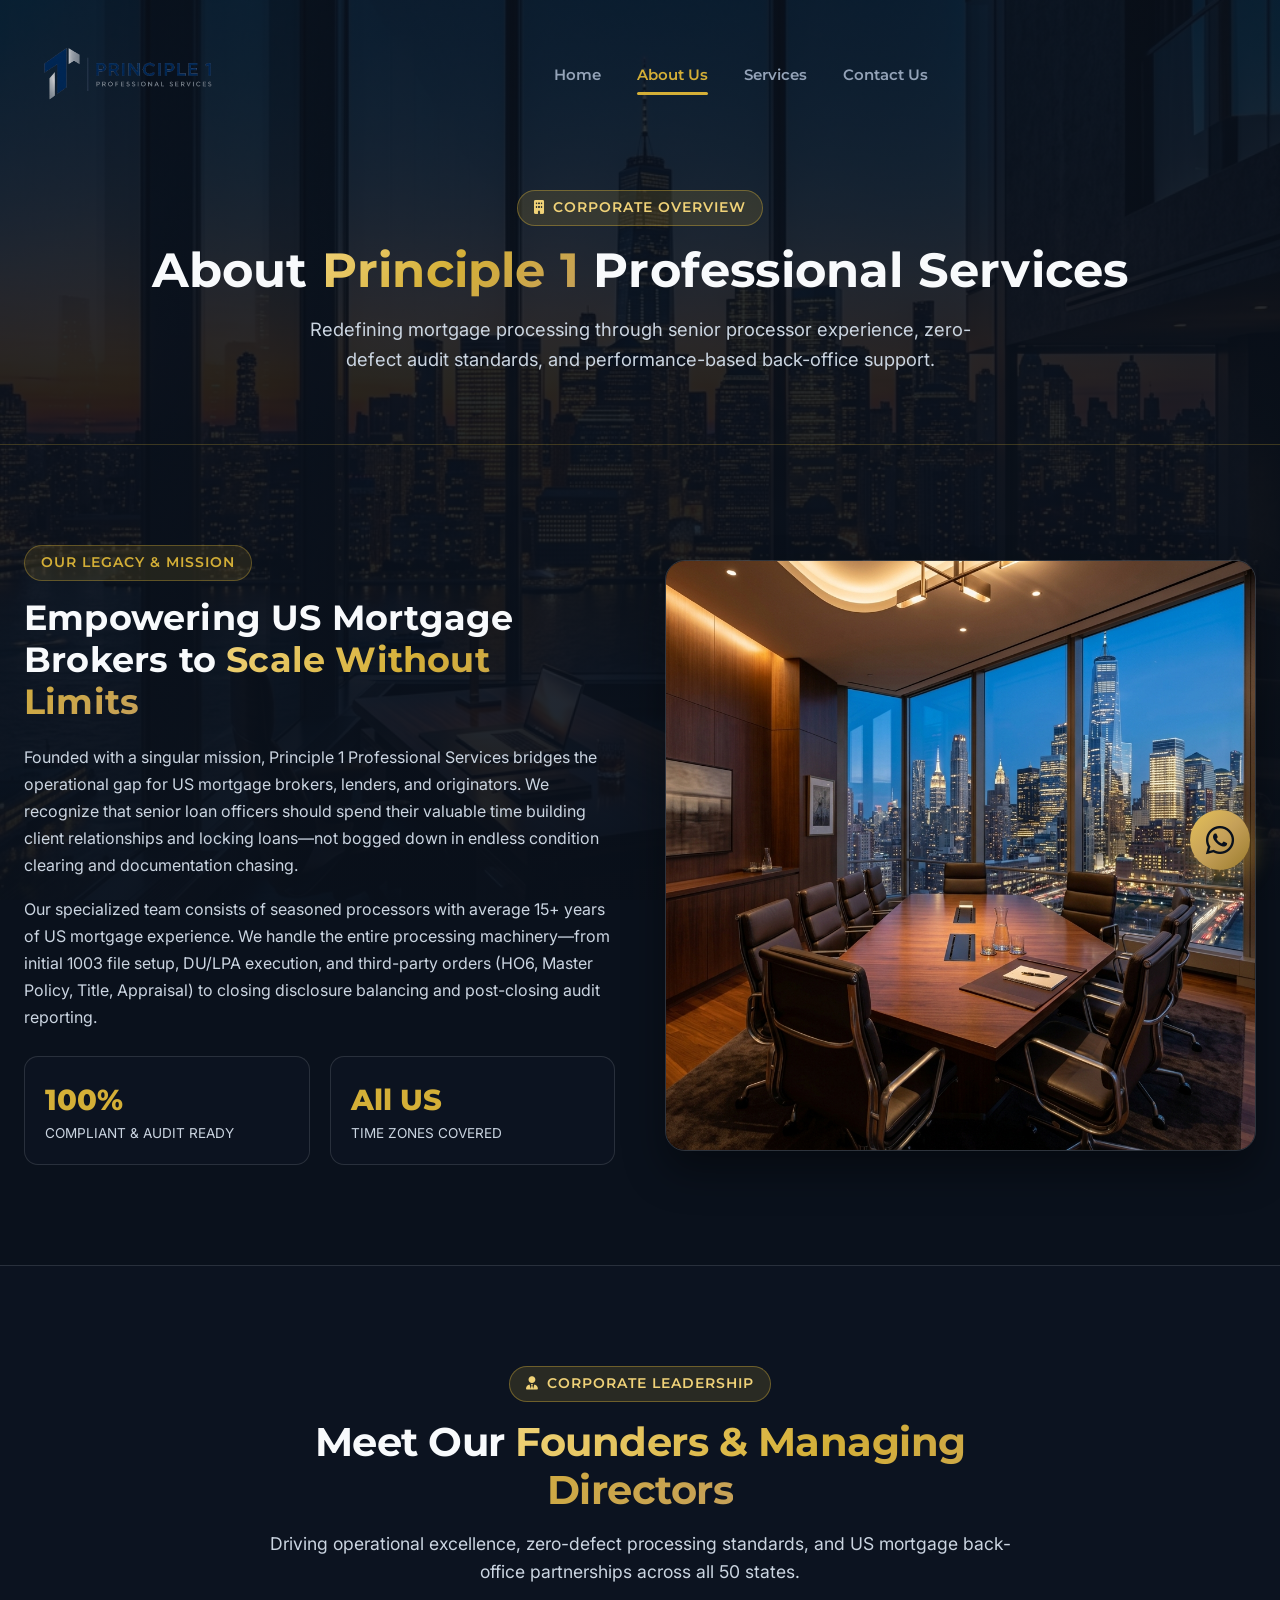
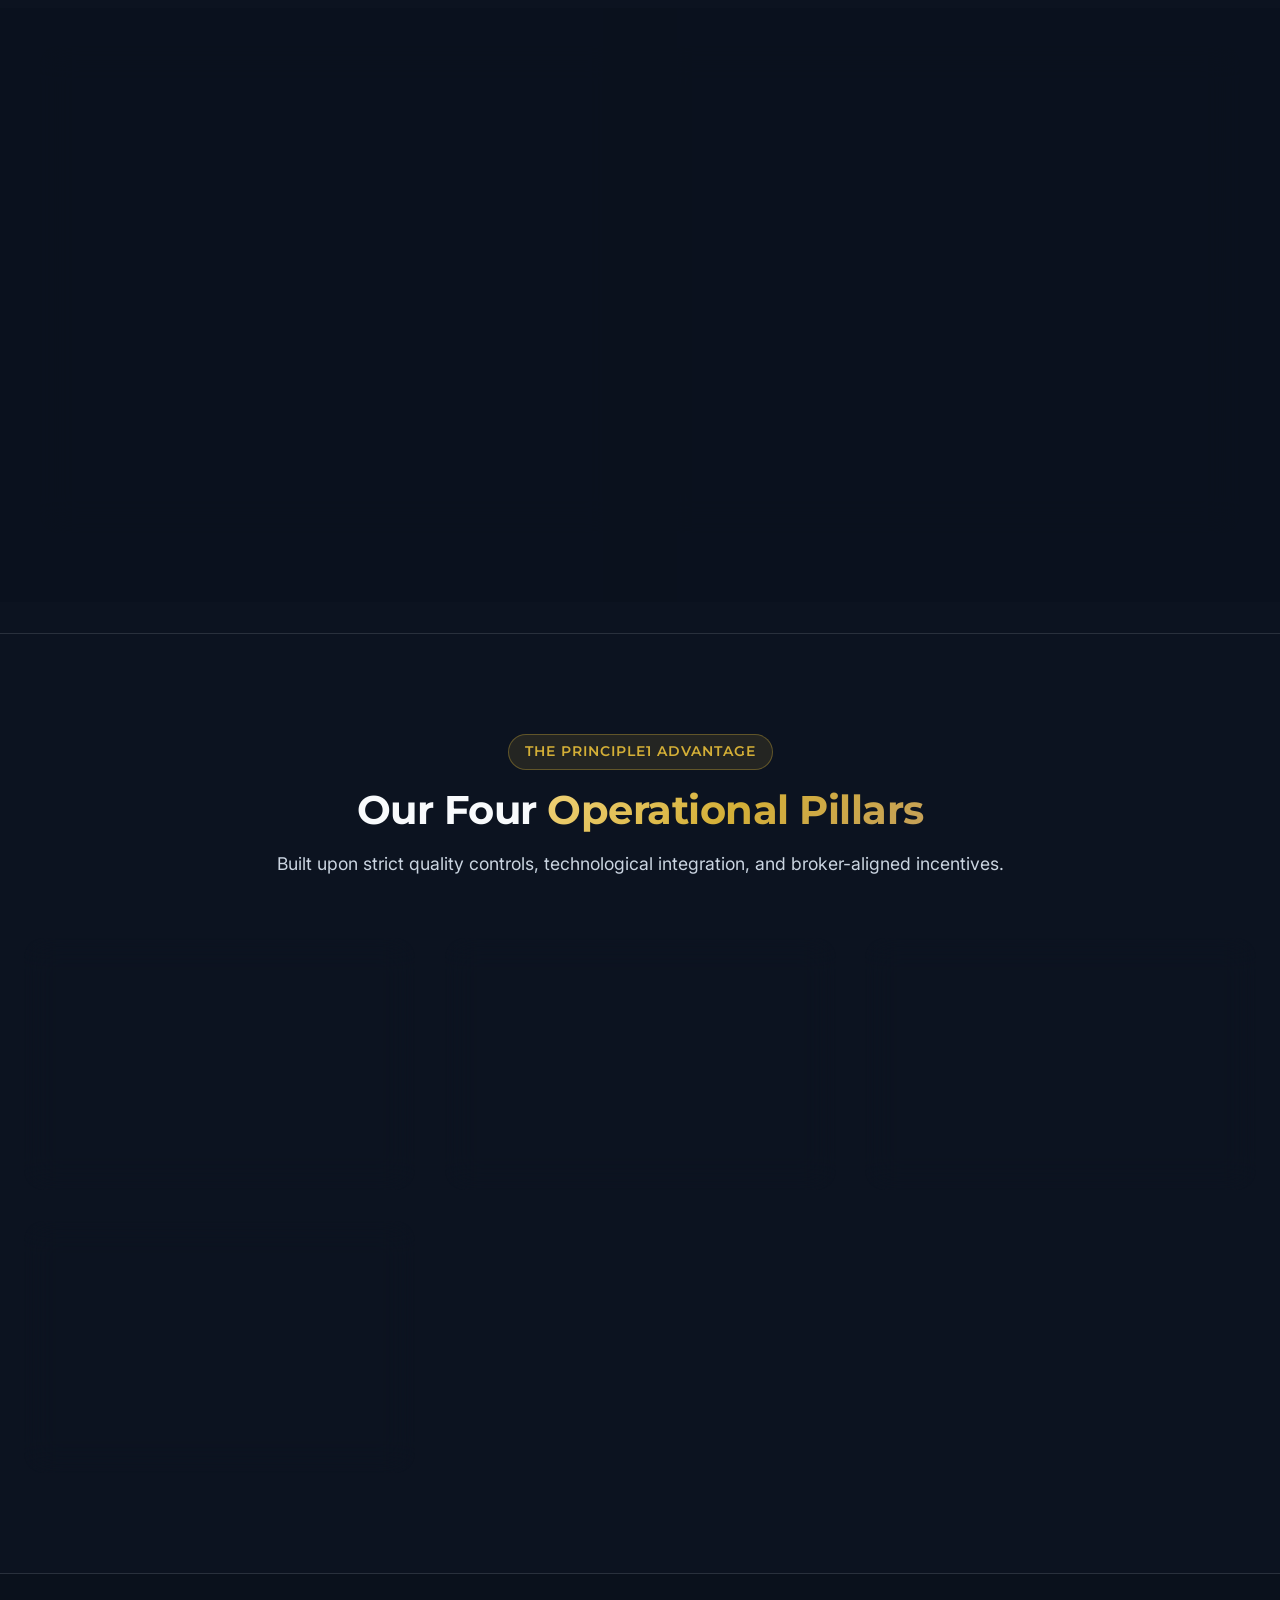
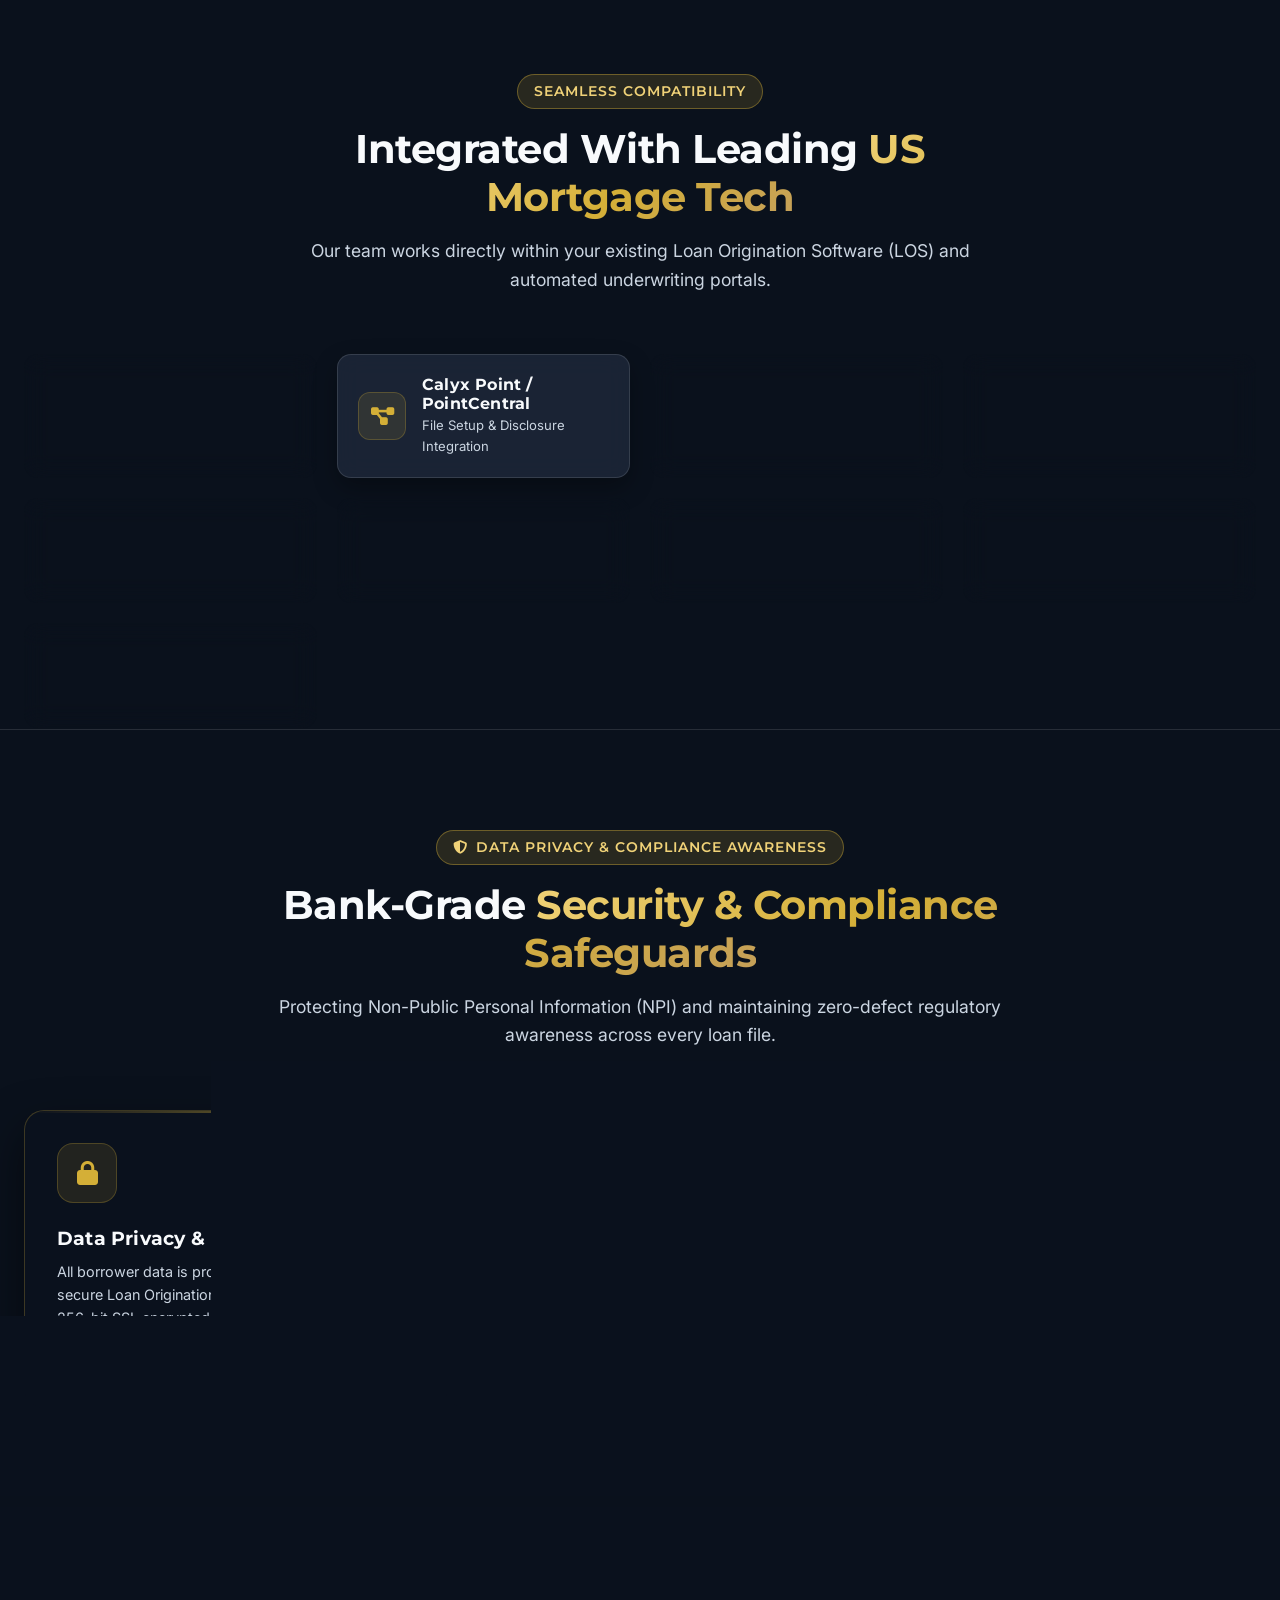
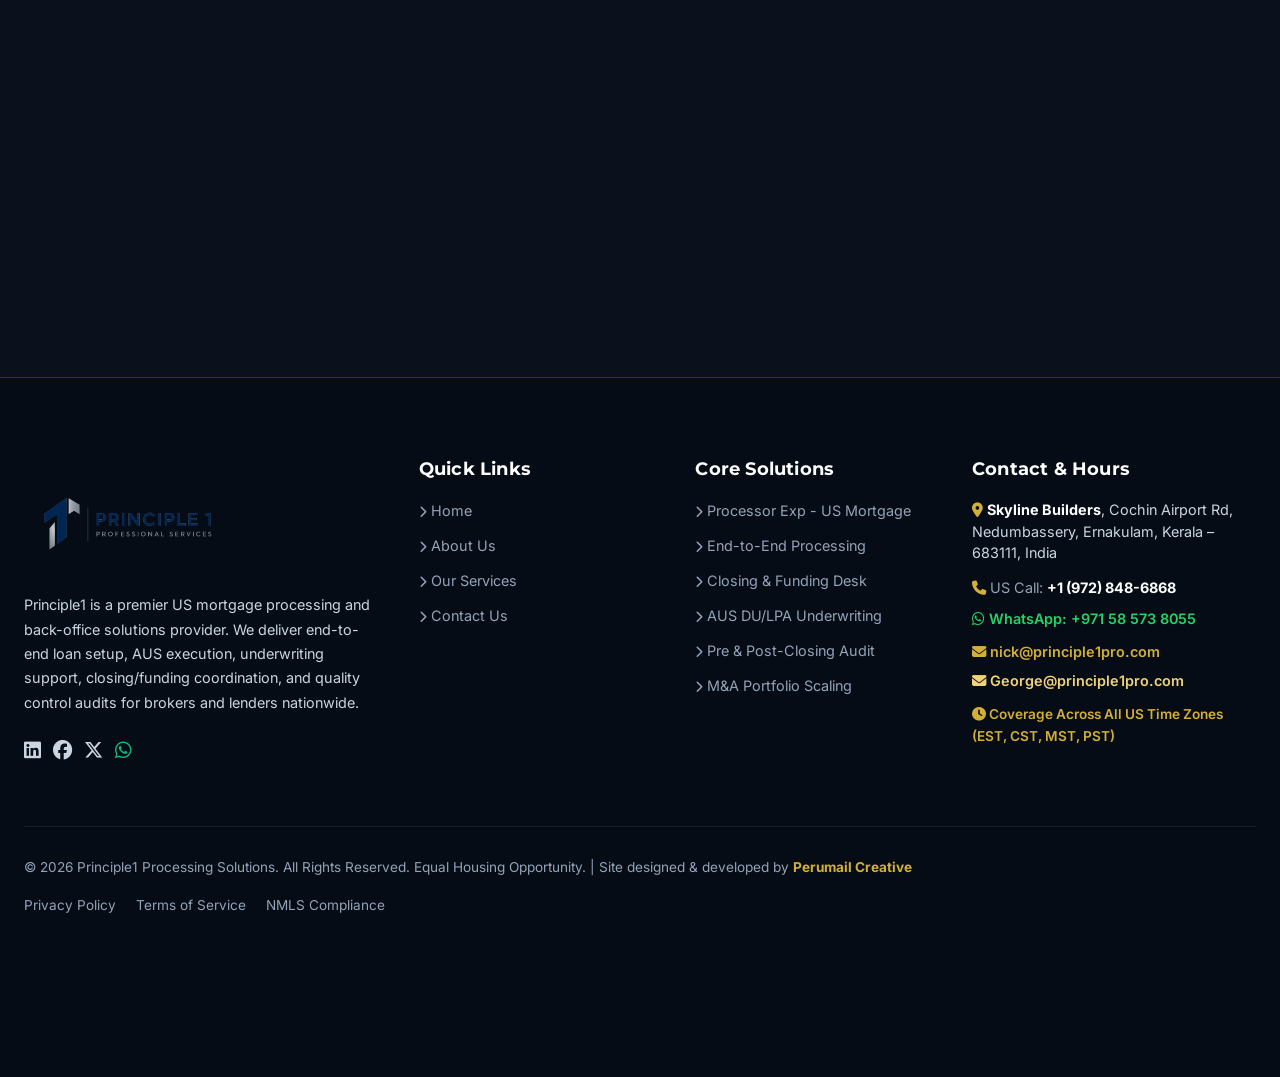
==== commit 4e49bb3f: "feat: add site credit for Perumalil Creative to all footer sections" ====
--- a/about.html
+++ b/about.html
@@ -445,7 +445,7 @@
       </div>
 
       <div class="footer-bottom">
-        <div>&copy; 2026 Principle1 Processing Solutions. All Rights Reserved. Equal Housing Opportunity.</div>
+        <div>&copy; 2026 Principle1 Processing Solutions. All Rights Reserved. Equal Housing Opportunity. | Site designed &amp; developed by <strong style="color:var(--accent-gold);">Perumail Creative</strong></div>
         <div style="display:flex; gap:20px;">
           <a href="#">Privacy Policy</a>
           <a href="#">Terms of Service</a>
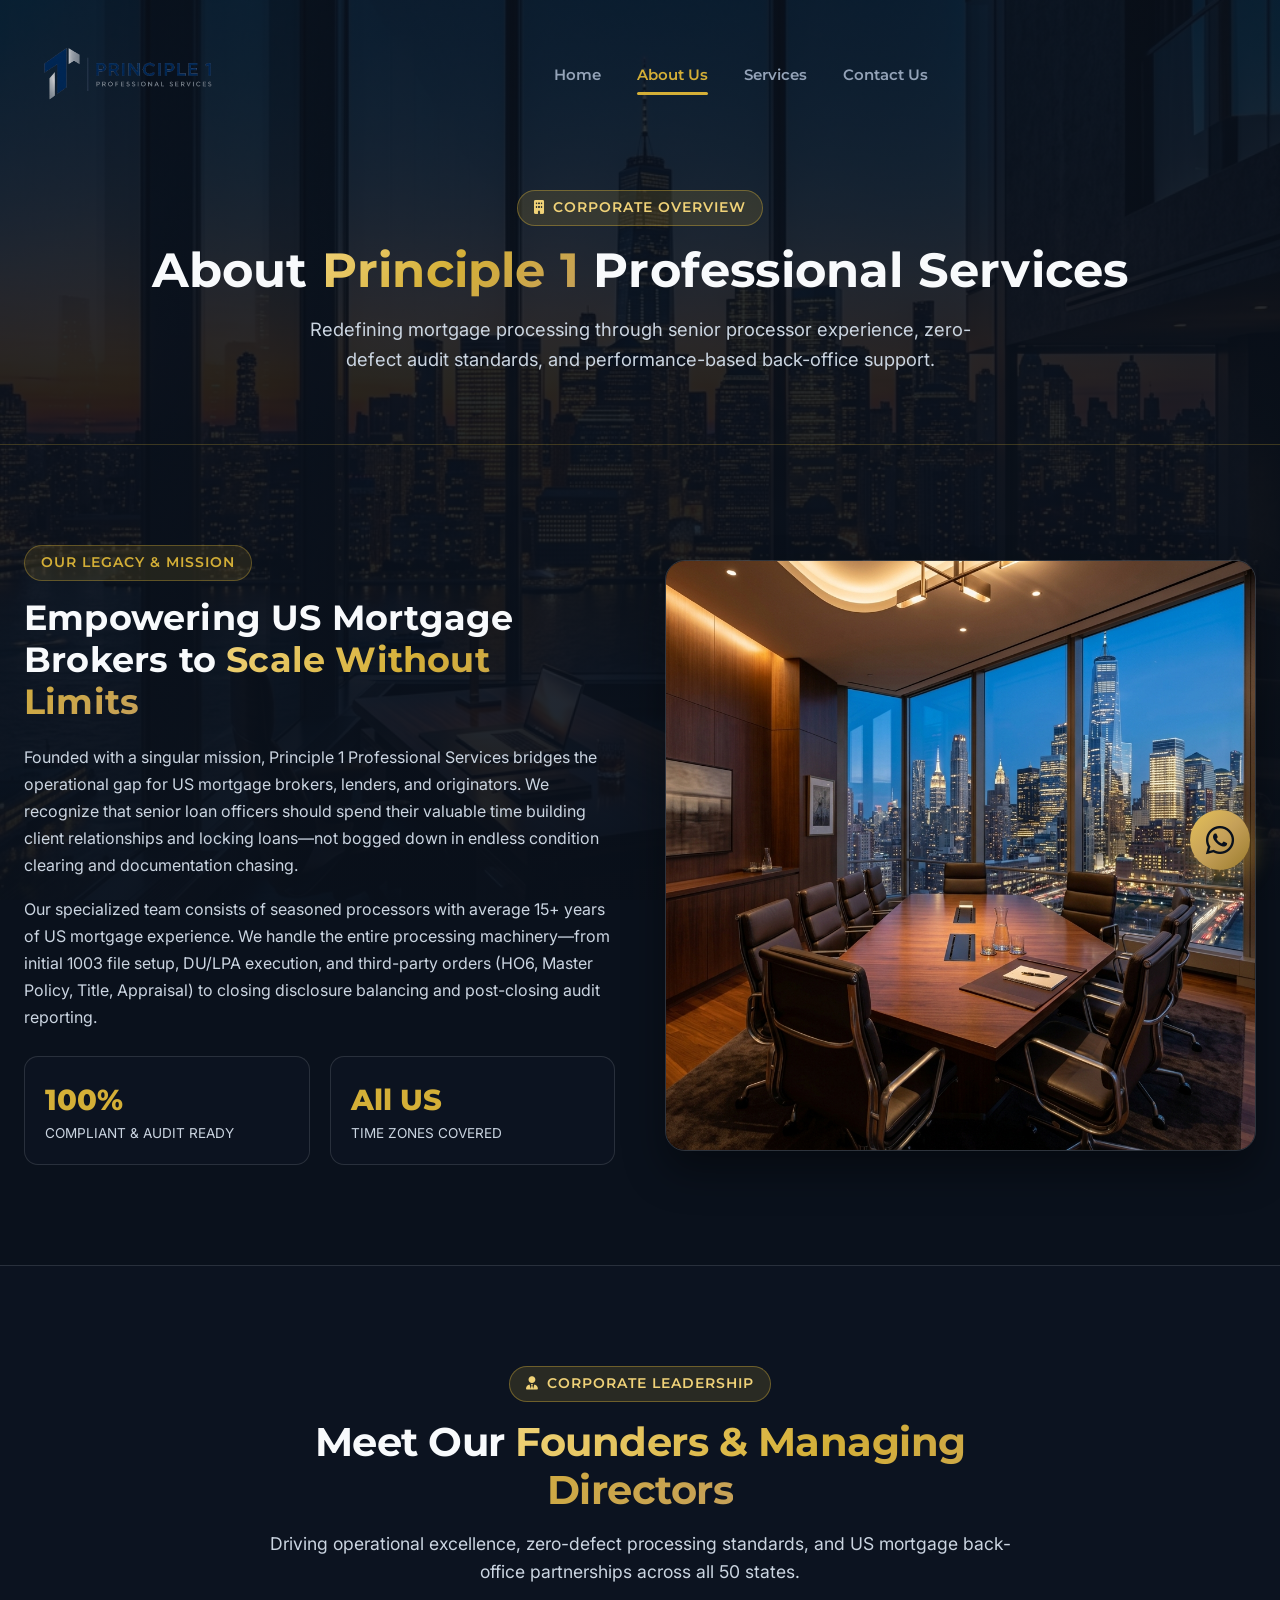
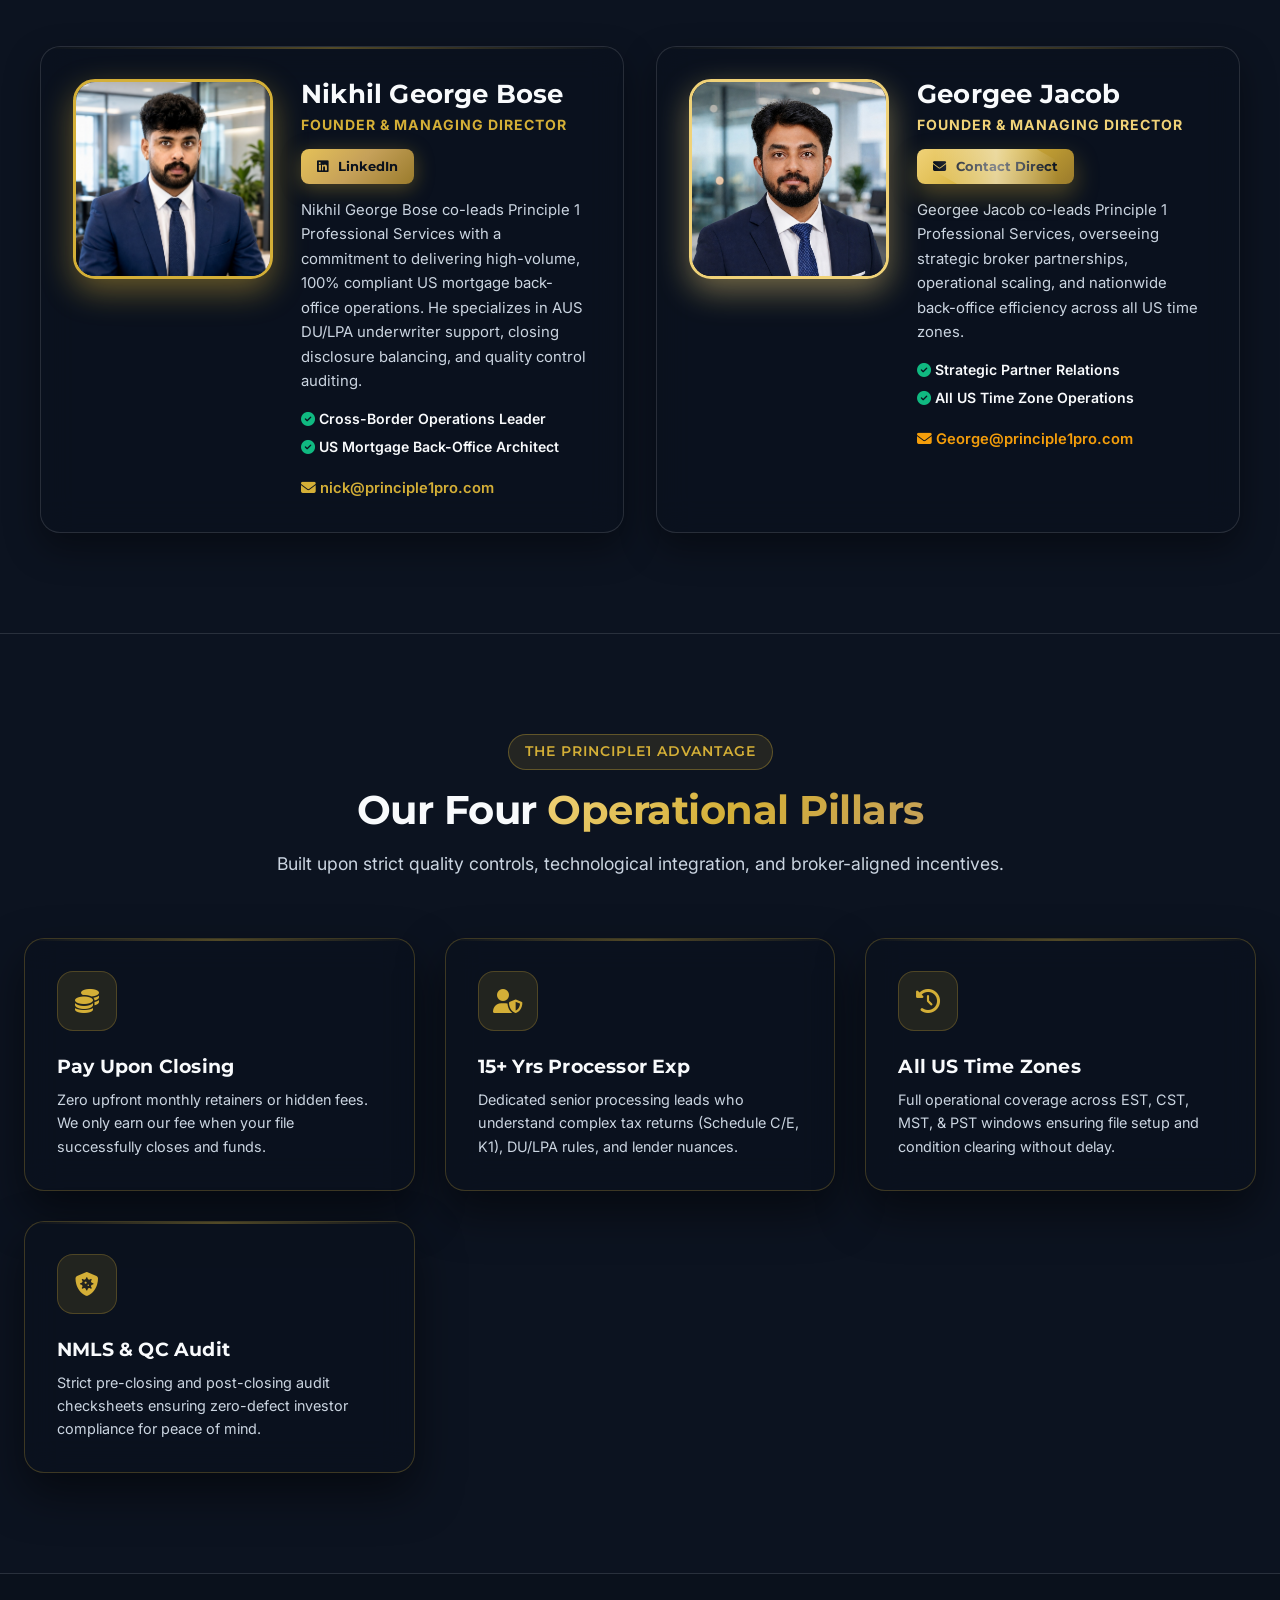
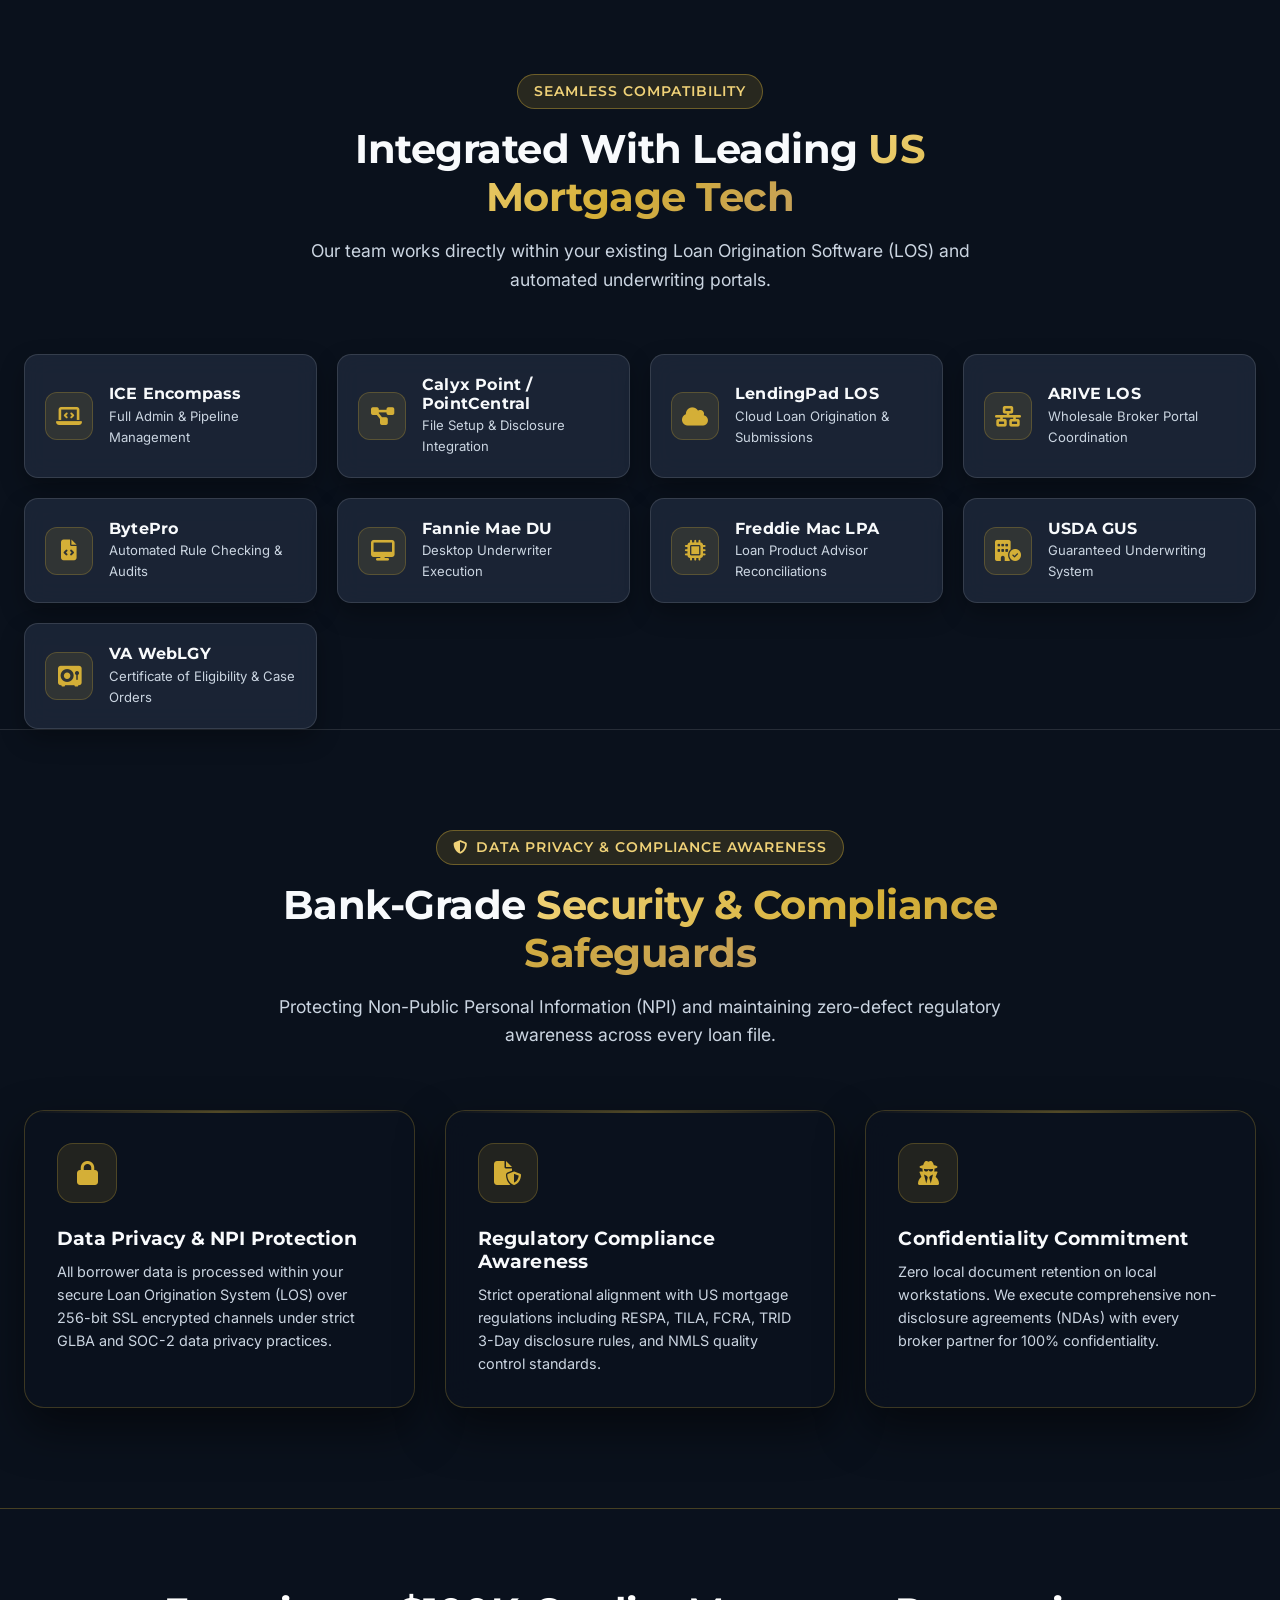
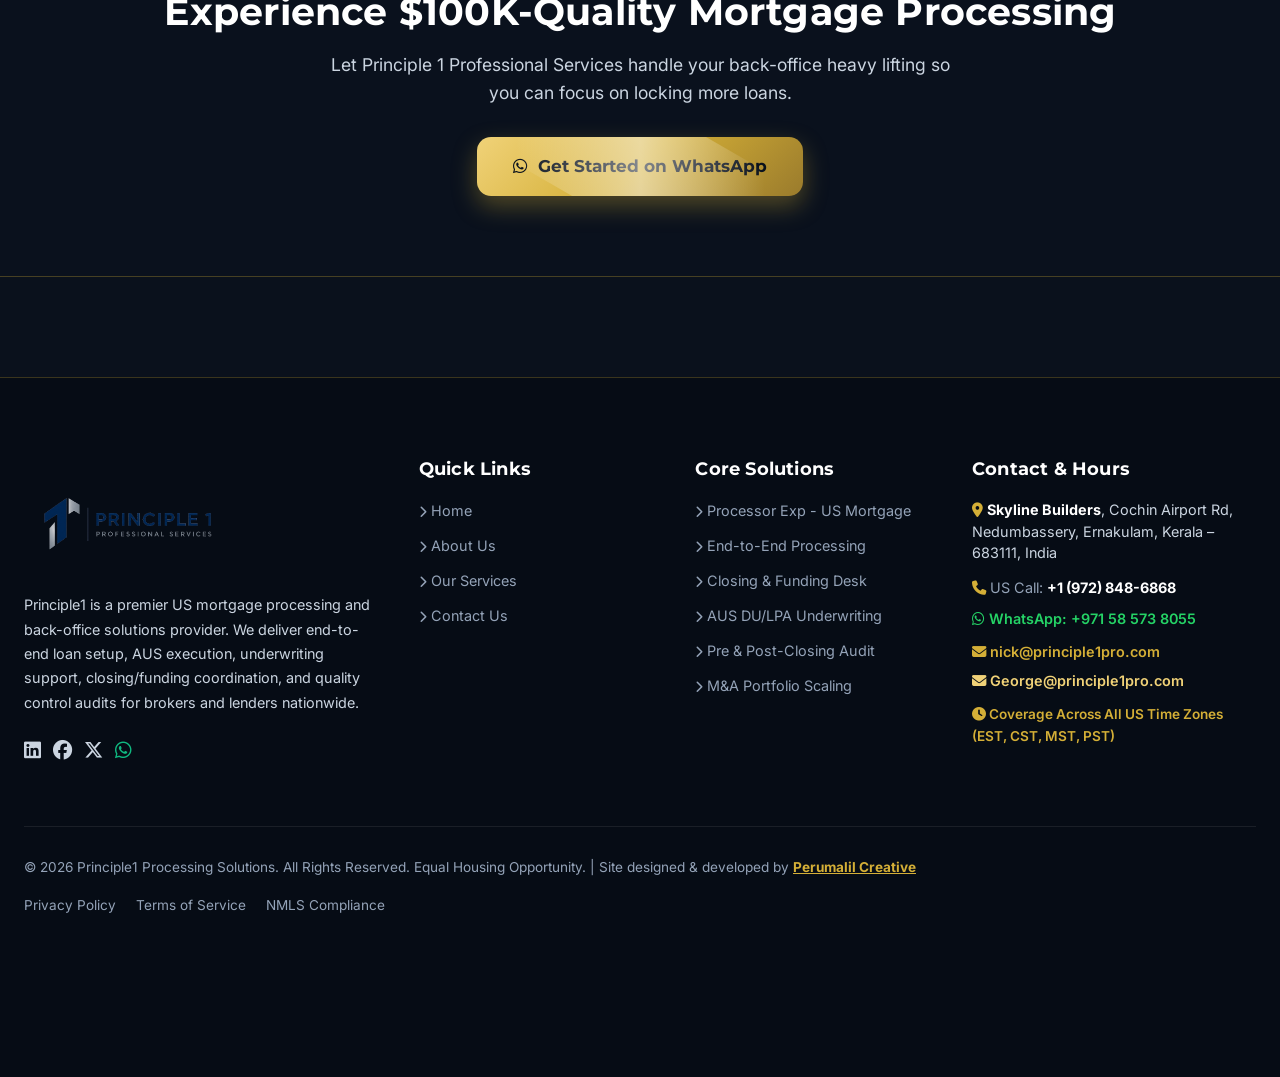
==== commit 3dd18ad5: "chore: update footer designer credit to link to Perumalil Creative website" ====
--- a/about.html
+++ b/about.html
@@ -445,7 +445,7 @@
       </div>
 
       <div class="footer-bottom">
-        <div>&copy; 2026 Principle1 Processing Solutions. All Rights Reserved. Equal Housing Opportunity. | Site designed &amp; developed by <strong style="color:var(--accent-gold);">Perumail Creative</strong></div>
+        <div>&copy; 2026 Principle1 Processing Solutions. All Rights Reserved. Equal Housing Opportunity. | Site designed &amp; developed by <a href="https://perumalilcreative.com/" target="_blank" rel="noopener" style="color:var(--accent-gold); font-weight:700; text-decoration:underline;">Perumalil Creative</a></div>
         <div style="display:flex; gap:20px;">
           <a href="#">Privacy Policy</a>
           <a href="#">Terms of Service</a>
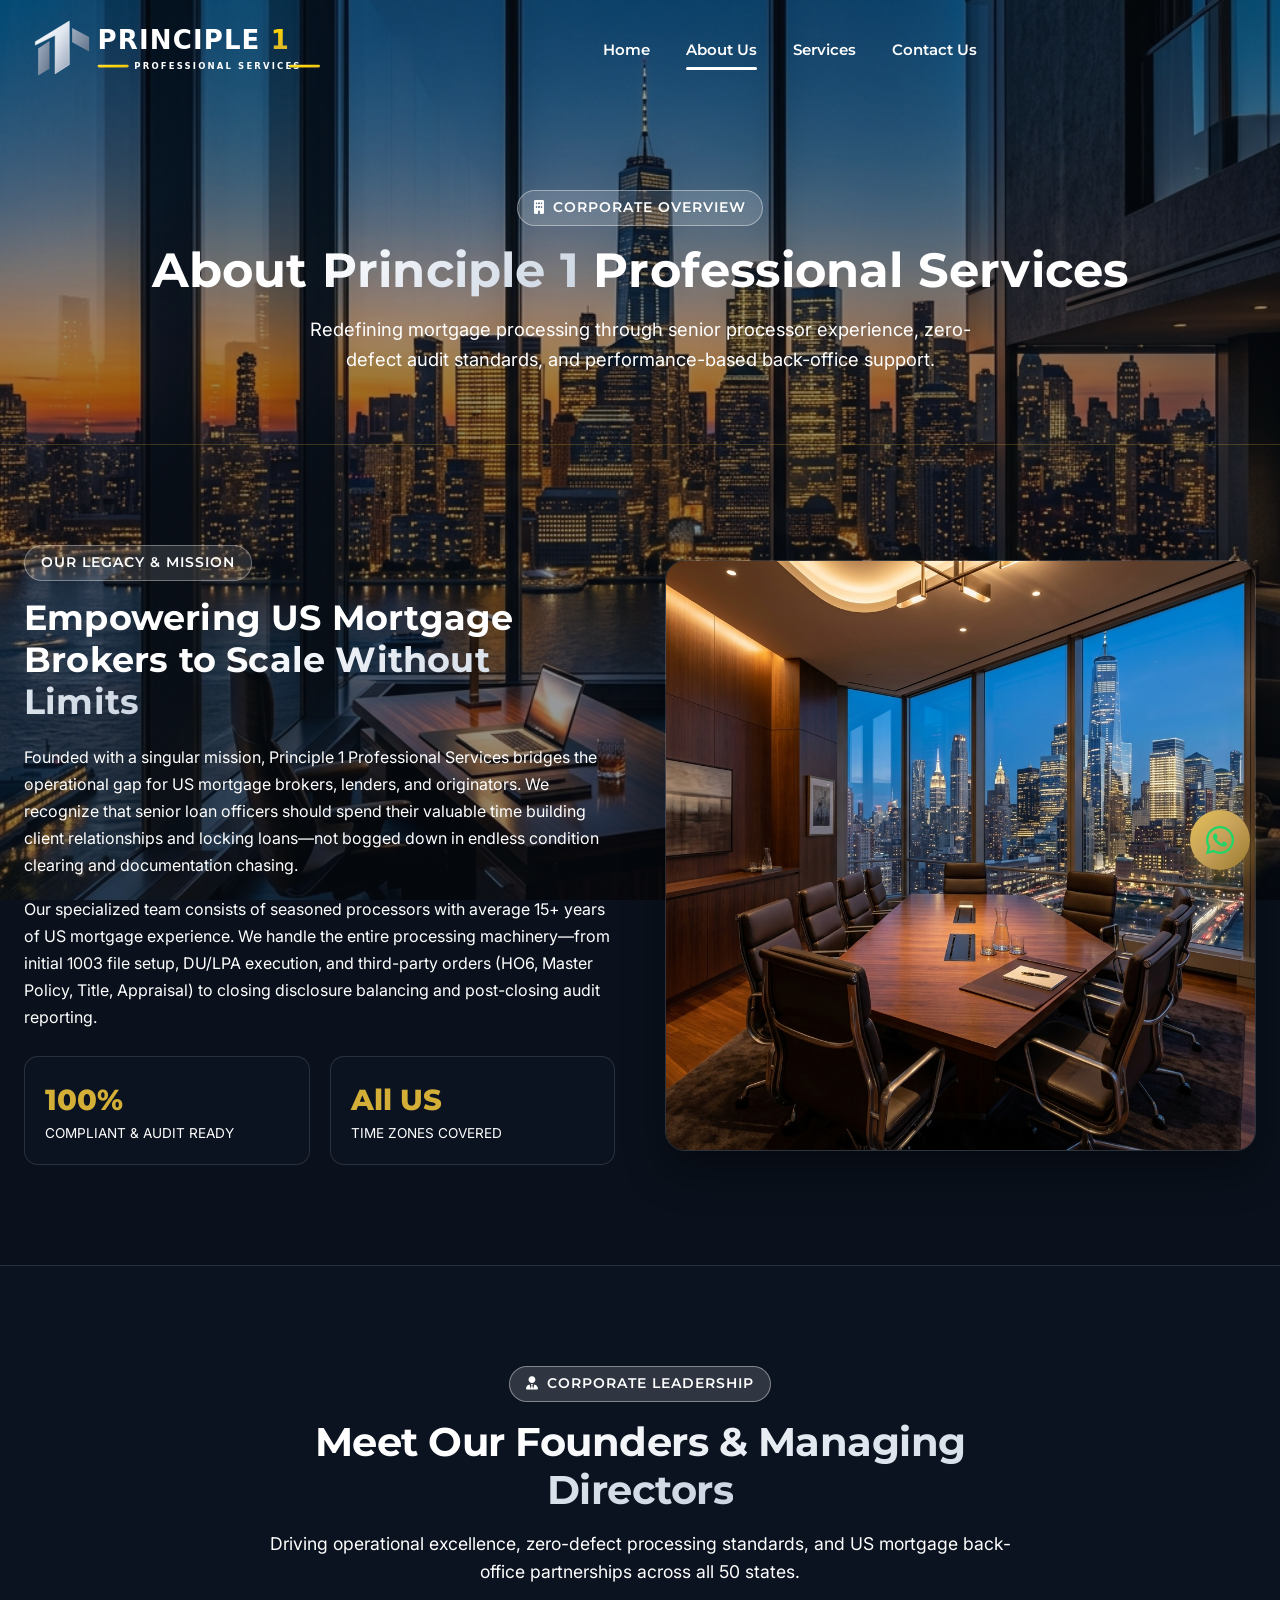
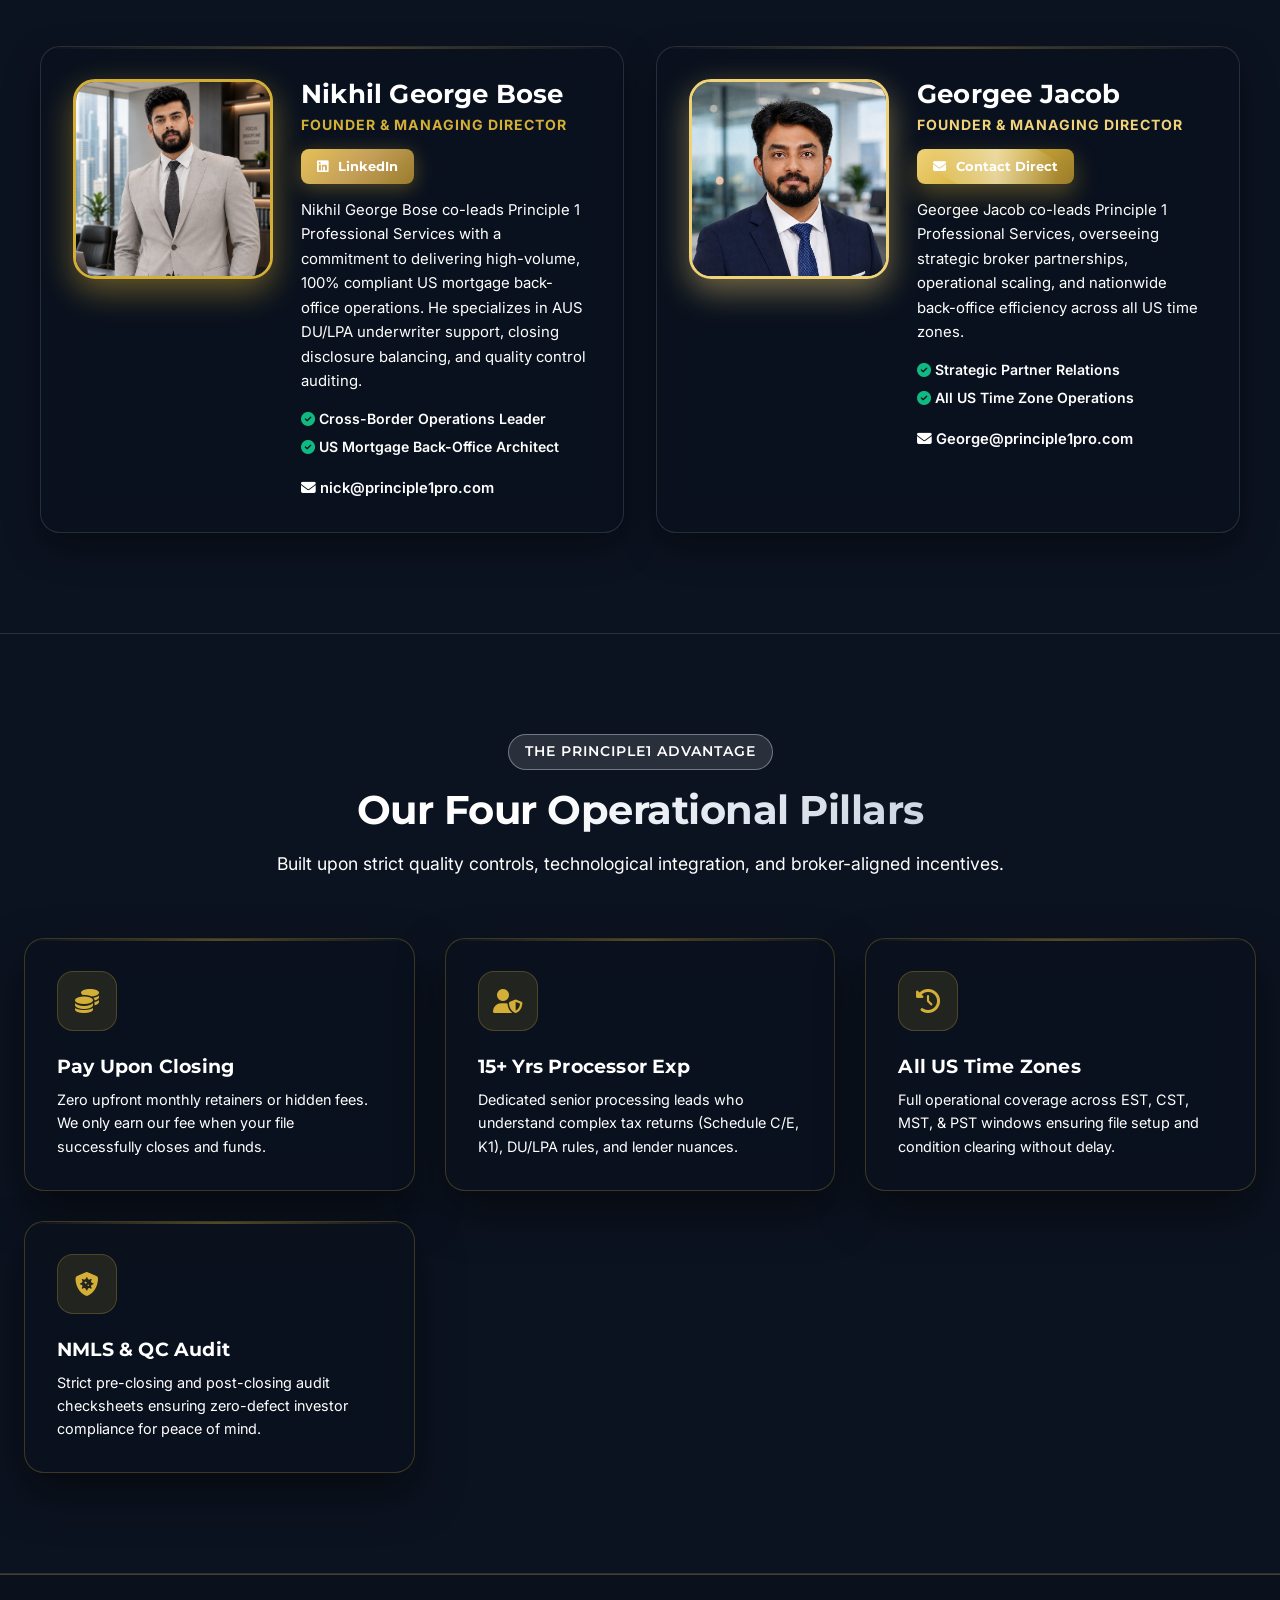
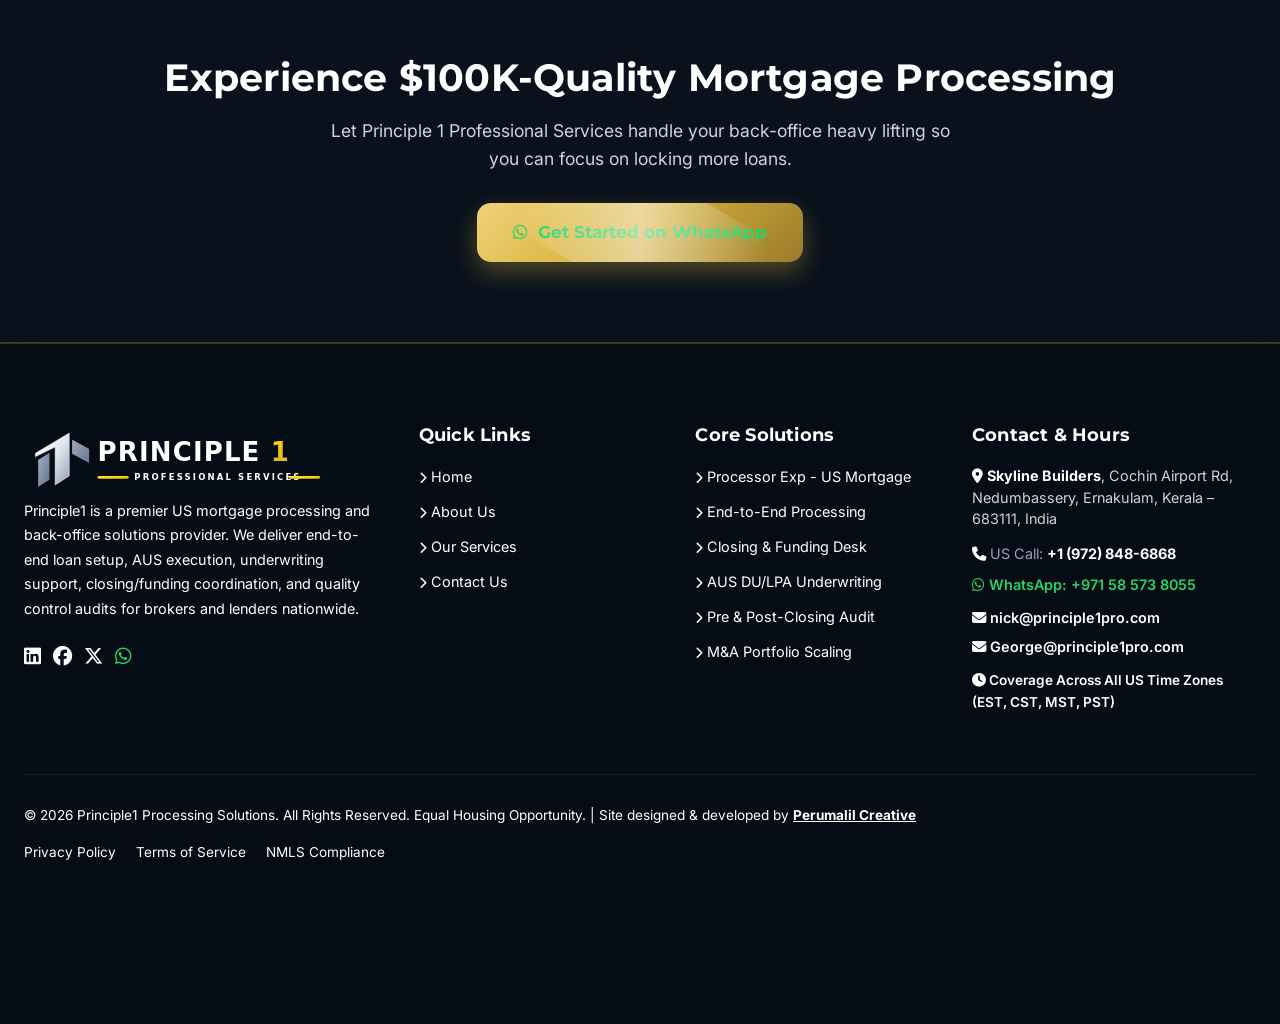
==== commit f2e09fae: "feat: add image processing utilities for logo transparency and update contact styling in about page" ====
--- a/about.html
+++ b/about.html
@@ -1,12 +1,13 @@
-
 <!DOCTYPE html>
 <html lang="en">
+
 <head>
   <meta charset="UTF-8">
   <meta name="viewport" content="width=device-width, initial-scale=1.0">
   <title></title>
   <meta name="description" content="">
-  <meta name="keywords" content="US mortgage processing outsourcing, mortgage back-office support, AUS DU LPA underwriting, closing funding balancing, wholesale mortgage broker processing, NMLS quality control, Nikhil George Bose">
+  <meta name="keywords"
+    content="US mortgage processing outsourcing, mortgage back-office support, AUS DU LPA underwriting, closing funding balancing, wholesale mortgage broker processing, NMLS quality control, Nikhil George Bose">
   <meta name="author" content="Principle 1 Professional Services">
   <meta name="robots" content="index, follow">
 
@@ -20,11 +21,12 @@
   <!-- Twitter Card SEO -->
   <meta name="twitter:card" content="summary_large_image">
   <meta name="twitter:title" content="">
-  <meta name="twitter:description" content="Turnkey US mortgage processing and back-office solutions for wholesale lenders and mortgage brokers.">
+  <meta name="twitter:description"
+    content="Turnkey US mortgage processing and back-office solutions for wholesale lenders and mortgage brokers.">
   <meta name="twitter:image" content="images/banner.png">
 
   <!-- Favicon -->
-  <link rel="icon" type="image/png" href="images/logo.png">
+  <link rel="icon" type="image/svg+xml" href="images/logo.svg">
 
   <!-- FontAwesome 6 Icons -->
   <link rel="stylesheet" href="https://cdnjs.cloudflare.com/ajax/libs/font-awesome/6.4.0/css/all.min.css">
@@ -71,13 +73,14 @@
   }
   </script>
 </head>
+
 <body>
 
   <!-- Header / Navigation -->
   <header class="header-nav" id="headerNav">
     <div class="container nav-container">
       <a href="index.html" class="brand-logo" style="display:flex; align-items:center;">
-        <img src="images/logo_transparent.png" alt="Principle 1 Professional Services" class="brand-logo-img">
+        <img src="images/logo.svg" alt="Principle 1 Professional Services" class="brand-logo-img">
       </a>
 
       <nav class="nav-menu" id="navMenu">
@@ -97,317 +100,240 @@
 
 
 
-<main class="main-wrapper">
-
-  <!-- Page Header Hero -->
-  <section class="page-hero-skyline">
-    <div class="container">
-      <div class="subtitle-badge subtitle-badge-gold">
-        <i class="fa-solid fa-building"></i> Corporate Overview
-      </div>
-      <h1 style="font-size:3rem; margin-bottom:16px;">
-        About <span class="text-gradient-cyan">Principle 1</span> Professional Services
-      </h1>
-      <p style="color:var(--text-sub); font-size:1.15rem; max-width:700px; margin:0 auto;">
-        Redefining mortgage processing through senior processor experience, zero-defect audit standards, and performance-based back-office support.
-      </p>
-    </div>
-  </section>
-
-  <!-- Company Story Section -->
-  <section style="padding:100px 0; background:var(--bg-main);">
-    <div class="container story-grid">
-      <div>
-        <div class="subtitle-badge">Our Legacy & Mission</div>
-        <h2 style="font-size:2.2rem; margin-bottom:20px;">
-          Empowering US Mortgage Brokers to <span class="text-gradient-gold">Scale Without Limits</span>
-        </h2>
-        <p style="color:var(--text-sub); margin-bottom:16px; line-height:1.7;">
-          Founded with a singular mission, Principle 1 Professional Services bridges the operational gap for US mortgage brokers, lenders, and originators. We recognize that senior loan officers should spend their valuable time building client relationships and locking loans—not bogged down in endless condition clearing and documentation chasing.
+  <main class="main-wrapper">
+
+    <!-- Page Header Hero -->
+    <section class="page-hero-skyline">
+      <div class="container">
+        <div class="subtitle-badge subtitle-badge-gold">
+          <i class="fa-solid fa-building"></i> Corporate Overview
+        </div>
+        <h1 style="font-size:3rem; margin-bottom:16px;">
+          About <span class="text-gradient-cyan">Principle 1</span> Professional Services
+        </h1>
+        <p style="color:var(--text-sub); font-size:1.15rem; max-width:700px; margin:0 auto;">
+          Redefining mortgage processing through senior processor experience, zero-defect audit standards, and
+          performance-based back-office support.
         </p>
-        <p style="color:var(--text-sub); margin-bottom:24px; line-height:1.7;">
-          Our specialized team consists of seasoned processors with average 15+ years of US mortgage experience. We handle the entire processing machinery—from initial 1003 file setup, DU/LPA execution, and third-party orders (HO6, Master Policy, Title, Appraisal) to closing disclosure balancing and post-closing audit reporting.
+      </div>
+    </section>
+
+    <!-- Company Story Section -->
+    <section style="padding:100px 0; background:var(--bg-main);">
+      <div class="container story-grid">
+        <div>
+          <div class="subtitle-badge">Our Legacy & Mission</div>
+          <h2 style="font-size:2.2rem; margin-bottom:20px;">
+            Empowering US Mortgage Brokers to <span class="text-gradient-gold">Scale Without Limits</span>
+          </h2>
+          <p style="color:var(--text-sub); margin-bottom:16px; line-height:1.7;">
+            Founded with a singular mission, Principle 1 Professional Services bridges the operational gap for US
+            mortgage brokers, lenders, and originators. We recognize that senior loan officers should spend their
+            valuable time building client relationships and locking loans—not bogged down in endless condition clearing
+            and documentation chasing.
+          </p>
+          <p style="color:var(--text-sub); margin-bottom:24px; line-height:1.7;">
+            Our specialized team consists of seasoned processors with average 15+ years of US mortgage experience. We
+            handle the entire processing machinery—from initial 1003 file setup, DU/LPA execution, and third-party
+            orders (HO6, Master Policy, Title, Appraisal) to closing disclosure balancing and post-closing audit
+            reporting.
+          </p>
+
+          <div class="story-stats-grid">
+            <div
+              style="background:var(--bg-surface-1); padding:20px; border-radius:var(--radius-md); border:1px solid var(--border-glass);">
+              <div style="font-size:1.8rem; font-weight:800; color:#D4AF37; font-family:var(--font-heading);">100%</div>
+              <div style="font-size:0.85rem; color:var(--text-sub); text-transform:uppercase;">Compliant & Audit Ready
+              </div>
+            </div>
+            <div
+              style="background:var(--bg-surface-1); padding:20px; border-radius:var(--radius-md); border:1px solid var(--border-glass);">
+              <div style="font-size:1.8rem; font-weight:800; color:#D4AF37; font-family:var(--font-heading);">All US
+              </div>
+              <div style="font-size:0.85rem; color:var(--text-sub); text-transform:uppercase;">Time Zones Covered</div>
+            </div>
+          </div>
+        </div>
+
+        <div class="tab-image-wrap">
+          <img src="images/us_finance_office.png" alt="US Financial District Headquarters"
+            style="border-radius:16px; box-shadow:0 15px 35px rgba(15,23,42,0.12);">
+        </div>
+      </div>
+    </section>
+
+    <!-- Leadership & Founder Section -->
+    <section
+      style="padding:100px 0; background:var(--bg-surface-1); border-top:1px solid var(--border-glass); border-bottom:1px solid var(--border-glass);">
+      <div class="container">
+        <div class="section-header">
+          <div class="subtitle-badge subtitle-badge-gold"><i class="fa-solid fa-user-tie"></i> Corporate Leadership
+          </div>
+          <h2>Meet Our <span class="text-gradient-cyan">Founders & Managing Directors</span></h2>
+          <p>Driving operational excellence, zero-defect processing standards, and US mortgage back-office partnerships
+            across all 50 states.</p>
+        </div>
+
+        <div class="founders-grid">
+
+          <!-- Founder 1: Nikhil George Bose -->
+          <div class="glass-card founder-card">
+            <a href="https://www.linkedin.com/in/nikhil-george-bose-8a9a63353/" target="_blank"
+              class="founder-photo-link cyan" title="View Nikhil George Bose on LinkedIn">
+              <img src="images/nikhil.png" alt="Nikhil George Bose - Founder & Managing Director"
+                class="founder-photo-img">
+            </a>
+            <div class="founder-info">
+              <div class="founder-header-row">
+                <div>
+                  <h3>Nikhil George Bose</h3>
+                  <div class="founder-title text-cyan">
+                    Founder & Managing Director
+                  </div>
+                </div>
+                <a href="https://www.linkedin.com/in/nikhil-george-bose-8a9a63353/" target="_blank"
+                  class="btn btn-sm btn-primary" style="padding:7px 16px; font-size:0.82rem;">
+                  <i class="fa-brands fa-linkedin"></i> LinkedIn
+                </a>
+              </div>
+              <p class="founder-bio">
+                Nikhil George Bose co-leads Principle 1 Professional Services with a commitment to delivering
+                high-volume, 100% compliant US mortgage back-office operations. He specializes in AUS DU/LPA underwriter
+                support, closing disclosure balancing, and quality control auditing.
+              </p>
+              <div class="founder-checkmarks">
+                <span><i class="fa-solid fa-circle-check" style="color:var(--accent-emerald);"></i> Cross-Border
+                  Operations Leader</span>
+                <span><i class="fa-solid fa-circle-check" style="color:var(--accent-emerald);"></i> US Mortgage
+                  Back-Office Architect</span>
+              </div>
+              <div style="padding-top:2px;">
+                <a href="mailto:nick@principle1pro.com" style="color:#FFFFFF; font-weight:600; font-size:0.92rem;">
+                  <i class="fa-solid fa-envelope"></i> nick@principle1pro.com
+                </a>
+              </div>
+            </div>
+          </div>
+
+          <!-- Founder 2: Georgee Jacob -->
+          <div class="glass-card founder-card">
+            <a href="mailto:George@principle1pro.com" class="founder-photo-link gold"
+              title="Contact Georgee Jacob Direct">
+              <img src="images/george_jacob.jpg" alt="Georgee Jacob - Founder & Managing Director"
+                class="founder-photo-img">
+            </a>
+            <div class="founder-info">
+              <div class="founder-header-row">
+                <div>
+                  <h3>Georgee Jacob</h3>
+                  <div class="founder-title text-gold">
+                    Founder & Managing Director
+                  </div>
+                </div>
+                <a href="mailto:George@principle1pro.com" class="btn btn-sm btn-gold"
+                  style="padding:7px 16px; font-size:0.82rem;">
+                  <i class="fa-solid fa-envelope"></i> Contact Direct
+                </a>
+              </div>
+              <p class="founder-bio">
+                Georgee Jacob co-leads Principle 1 Professional Services, overseeing strategic broker partnerships,
+                operational scaling, and nationwide back-office efficiency across all US time zones.
+              </p>
+              <div class="founder-checkmarks">
+                <span><i class="fa-solid fa-circle-check" style="color:var(--accent-emerald);"></i> Strategic Partner
+                  Relations</span>
+                <span><i class="fa-solid fa-circle-check" style="color:var(--accent-emerald);"></i> All US Time Zone
+                  Operations</span>
+              </div>
+              <div style="padding-top:2px;">
+                <a href="mailto:George@principle1pro.com" style="color:#FFFFFF; font-weight:600; font-size:0.92rem;">
+                  <i class="fa-solid fa-envelope"></i> George@principle1pro.com
+                </a>
+              </div>
+            </div>
+          </div>
+        </div>
+    </section>
+
+    <!-- Core Pillars Grid -->
+    <section style="padding:100px 0; background:var(--bg-surface-1); border-bottom:1px solid var(--border-glass);">
+      <div class="container">
+        <div class="section-header">
+          <div class="subtitle-badge">The Principle1 Advantage</div>
+          <h2>Our Four <span class="text-gradient-cyan">Operational Pillars</span></h2>
+          <p>Built upon strict quality controls, technological integration, and broker-aligned incentives.</p>
+        </div>
+
+        <div class="services-grid">
+          <div class="glass-card">
+            <div class="service-icon-box"><i class="fa-solid fa-coins"></i></div>
+            <h4 style="font-size:1.2rem; margin-bottom:10px;">Pay Upon Closing</h4>
+            <p style="font-size:0.9rem; color:var(--text-sub);">Zero upfront monthly retainers or hidden fees. We only
+              earn our fee when your file successfully closes and funds.</p>
+          </div>
+
+          <div class="glass-card">
+            <div class="service-icon-box"><i class="fa-solid fa-user-shield"></i></div>
+            <h4 style="font-size:1.2rem; margin-bottom:10px;">15+ Yrs Processor Exp</h4>
+            <p style="font-size:0.9rem; color:var(--text-sub);">Dedicated senior processing leads who understand complex
+              tax returns (Schedule C/E, K1), DU/LPA rules, and lender nuances.</p>
+          </div>
+
+          <div class="glass-card">
+            <div class="service-icon-box"><i class="fa-solid fa-clock-rotate-left"></i></div>
+            <h4 style="font-size:1.2rem; margin-bottom:10px;">All US Time Zones</h4>
+            <p style="font-size:0.9rem; color:var(--text-sub);">Full operational coverage across EST, CST, MST, & PST
+              windows ensuring file setup and condition clearing without delay.</p>
+          </div>
+
+          <div class="glass-card">
+            <div class="service-icon-box"><i class="fa-solid fa-shield-virus"></i></div>
+            <h4 style="font-size:1.2rem; margin-bottom:10px;">NMLS & QC Audit</h4>
+            <p style="font-size:0.9rem; color:var(--text-sub);">Strict pre-closing and post-closing audit checksheets
+              ensuring zero-defect investor compliance for peace of mind.</p>
+          </div>
+        </div>
+      </div>
+    </section>
+
+    <!-- CTA Banner -->
+    <section class="cta-banner-glass">
+      <div class="container">
+        <h2>Experience $100K-Quality Mortgage Processing</h2>
+        <p>
+          Let Principle 1 Professional Services handle your back-office heavy lifting so you can focus on locking more
+          loans.
         </p>
-
-        <div class="story-stats-grid">
-          <div style="background:var(--bg-surface-1); padding:20px; border-radius:var(--radius-md); border:1px solid var(--border-glass);">
-            <div style="font-size:1.8rem; font-weight:800; color:#D4AF37; font-family:var(--font-heading);">100%</div>
-            <div style="font-size:0.85rem; color:var(--text-sub); text-transform:uppercase;">Compliant & Audit Ready</div>
-          </div>
-          <div style="background:var(--bg-surface-1); padding:20px; border-radius:var(--radius-md); border:1px solid var(--border-glass);">
-            <div style="font-size:1.8rem; font-weight:800; color:#D4AF37; font-family:var(--font-heading);">All US</div>
-            <div style="font-size:0.85rem; color:var(--text-sub); text-transform:uppercase;">Time Zones Covered</div>
-          </div>
-        </div>
-      </div>
-
-      <div class="tab-image-wrap">
-        <img src="images/us_finance_office.png" alt="US Financial District Headquarters" style="border-radius:16px; box-shadow:0 15px 35px rgba(15,23,42,0.12);">
-      </div>
-    </div>
-  </section>
-
-  <!-- Leadership & Founder Section -->
-  <section style="padding:100px 0; background:var(--bg-surface-1); border-top:1px solid var(--border-glass); border-bottom:1px solid var(--border-glass);">
-    <div class="container">
-      <div class="section-header">
-        <div class="subtitle-badge subtitle-badge-gold"><i class="fa-solid fa-user-tie"></i> Corporate Leadership</div>
-        <h2>Meet Our <span class="text-gradient-cyan">Founders & Managing Directors</span></h2>
-        <p>Driving operational excellence, zero-defect processing standards, and US mortgage back-office partnerships across all 50 states.</p>
-      </div>
-
-      <div class="founders-grid">
-        
-        <!-- Founder 1: Nikhil George Bose -->
-        <div class="glass-card founder-card">
-          <a href="https://www.linkedin.com/in/nikhil-george-bose-8a9a63353/" target="_blank" class="founder-photo-link cyan" title="View Nikhil George Bose on LinkedIn">
-            <img src="images/nikhil_bose.jpg" alt="Nikhil George Bose - Founder & Managing Director" class="founder-photo-img">
-          </a>
-          <div class="founder-info">
-            <div class="founder-header-row">
-              <div>
-                <h3>Nikhil George Bose</h3>
-                <div class="founder-title text-cyan">
-                  Founder & Managing Director
-                </div>
-              </div>
-              <a href="https://www.linkedin.com/in/nikhil-george-bose-8a9a63353/" target="_blank" class="btn btn-sm btn-primary" style="padding:7px 16px; font-size:0.82rem;">
-                <i class="fa-brands fa-linkedin"></i> LinkedIn
-              </a>
-            </div>
-            <p class="founder-bio">
-              Nikhil George Bose co-leads Principle 1 Professional Services with a commitment to delivering high-volume, 100% compliant US mortgage back-office operations. He specializes in AUS DU/LPA underwriter support, closing disclosure balancing, and quality control auditing.
-            </p>
-            <div class="founder-checkmarks">
-              <span><i class="fa-solid fa-circle-check" style="color:var(--accent-emerald);"></i> Cross-Border Operations Leader</span>
-              <span><i class="fa-solid fa-circle-check" style="color:var(--accent-emerald);"></i> US Mortgage Back-Office Architect</span>
-            </div>
-            <div style="padding-top:2px;">
-              <a href="mailto:nick@principle1pro.com" style="color:#D4AF37; font-weight:600; font-size:0.92rem;">
-                <i class="fa-solid fa-envelope"></i> nick@principle1pro.com
-              </a>
-            </div>
-          </div>
-        </div>
-
-        <!-- Founder 2: Georgee Jacob -->
-        <div class="glass-card founder-card">
-          <a href="mailto:George@principle1pro.com" class="founder-photo-link gold" title="Contact Georgee Jacob Direct">
-            <img src="images/george_jacob.jpg" alt="Georgee Jacob - Founder & Managing Director" class="founder-photo-img">
-          </a>
-          <div class="founder-info">
-            <div class="founder-header-row">
-              <div>
-                <h3>Georgee Jacob</h3>
-                <div class="founder-title text-gold">
-                  Founder & Managing Director
-                </div>
-              </div>
-              <a href="mailto:George@principle1pro.com" class="btn btn-sm btn-gold" style="padding:7px 16px; font-size:0.82rem;">
-                <i class="fa-solid fa-envelope"></i> Contact Direct
-              </a>
-            </div>
-            <p class="founder-bio">
-              Georgee Jacob co-leads Principle 1 Professional Services, overseeing strategic broker partnerships, operational scaling, and nationwide back-office efficiency across all US time zones.
-            </p>
-            <div class="founder-checkmarks">
-              <span><i class="fa-solid fa-circle-check" style="color:var(--accent-emerald);"></i> Strategic Partner Relations</span>
-              <span><i class="fa-solid fa-circle-check" style="color:var(--accent-emerald);"></i> All US Time Zone Operations</span>
-            </div>
-            <div style="padding-top:2px;">
-              <a href="mailto:George@principle1pro.com" style="color:#F59E0B; font-weight:600; font-size:0.92rem;">
-                <i class="fa-solid fa-envelope"></i> George@principle1pro.com
-              </a>
-            </div>
-          </div>
-      </div>
-    </div>
-  </section>
-
-  <!-- Core Pillars Grid -->
-  <section style="padding:100px 0; background:var(--bg-surface-1); border-bottom:1px solid var(--border-glass);">
-    <div class="container">
-      <div class="section-header">
-        <div class="subtitle-badge">The Principle1 Advantage</div>
-        <h2>Our Four <span class="text-gradient-cyan">Operational Pillars</span></h2>
-        <p>Built upon strict quality controls, technological integration, and broker-aligned incentives.</p>
-      </div>
-
-      <div class="services-grid">
-        <div class="glass-card">
-          <div class="service-icon-box"><i class="fa-solid fa-coins"></i></div>
-          <h4 style="font-size:1.2rem; margin-bottom:10px;">Pay Upon Closing</h4>
-          <p style="font-size:0.9rem; color:var(--text-sub);">Zero upfront monthly retainers or hidden fees. We only earn our fee when your file successfully closes and funds.</p>
-        </div>
-
-        <div class="glass-card">
-          <div class="service-icon-box"><i class="fa-solid fa-user-shield"></i></div>
-          <h4 style="font-size:1.2rem; margin-bottom:10px;">15+ Yrs Processor Exp</h4>
-          <p style="font-size:0.9rem; color:var(--text-sub);">Dedicated senior processing leads who understand complex tax returns (Schedule C/E, K1), DU/LPA rules, and lender nuances.</p>
-        </div>
-
-        <div class="glass-card">
-          <div class="service-icon-box"><i class="fa-solid fa-clock-rotate-left"></i></div>
-          <h4 style="font-size:1.2rem; margin-bottom:10px;">All US Time Zones</h4>
-          <p style="font-size:0.9rem; color:var(--text-sub);">Full operational coverage across EST, CST, MST, & PST windows ensuring file setup and condition clearing without delay.</p>
-        </div>
-
-        <div class="glass-card">
-          <div class="service-icon-box"><i class="fa-solid fa-shield-virus"></i></div>
-          <h4 style="font-size:1.2rem; margin-bottom:10px;">NMLS & QC Audit</h4>
-          <p style="font-size:0.9rem; color:var(--text-sub);">Strict pre-closing and post-closing audit checksheets ensuring zero-defect investor compliance for peace of mind.</p>
-        </div>
-      </div>
-    </div>
-  </section>
-
-  <!-- Technology Stack & Software Integration -->
-  <section style="padding:100px 0; background:var(--bg-main);">
-    <div class="container">
-      <div class="section-header">
-        <div class="subtitle-badge subtitle-badge-gold">Seamless Compatibility</div>
-        <h2>Integrated With Leading <span class="text-gradient-gold">US Mortgage Tech</span></h2>
-        <p>Our team works directly within your existing Loan Origination Software (LOS) and automated underwriting portals.</p>
-      </div>
-
-      <div class="products-grid">
-        <div class="product-pill-card">
-          <div class="product-icon"><i class="fa-solid fa-laptop-code"></i></div>
-          <div class="product-info">
-            <h5>ICE Encompass</h5>
-            <p>Full Admin & Pipeline Management</p>
-          </div>
-        </div>
-
-        <div class="product-pill-card">
-          <div class="product-icon"><i class="fa-solid fa-diagram-project"></i></div>
-          <div class="product-info">
-            <h5>Calyx Point / PointCentral</h5>
-            <p>File Setup & Disclosure Integration</p>
-          </div>
-        </div>
-
-        <div class="product-pill-card">
-          <div class="product-icon"><i class="fa-solid fa-cloud"></i></div>
-          <div class="product-info">
-            <h5>LendingPad LOS</h5>
-            <p>Cloud Loan Origination & Submissions</p>
-          </div>
-        </div>
-
-        <div class="product-pill-card">
-          <div class="product-icon"><i class="fa-solid fa-network-wired"></i></div>
-          <div class="product-info">
-            <h5>ARIVE LOS</h5>
-            <p>Wholesale Broker Portal Coordination</p>
-          </div>
-        </div>
-
-        <div class="product-pill-card">
-          <div class="product-icon"><i class="fa-solid fa-file-code"></i></div>
-          <div class="product-info">
-            <h5>BytePro</h5>
-            <p>Automated Rule Checking & Audits</p>
-          </div>
-        </div>
-
-        <div class="product-pill-card">
-          <div class="product-icon"><i class="fa-solid fa-desktop"></i></div>
-          <div class="product-info">
-            <h5>Fannie Mae DU</h5>
-            <p>Desktop Underwriter Execution</p>
-          </div>
-        </div>
-
-        <div class="product-pill-card">
-          <div class="product-icon"><i class="fa-solid fa-microchip"></i></div>
-          <div class="product-info">
-            <h5>Freddie Mac LPA</h5>
-            <p>Loan Product Advisor Reconciliations</p>
-          </div>
-        </div>
-
-        <div class="product-pill-card">
-          <div class="product-icon"><i class="fa-solid fa-building-circle-check"></i></div>
-          <div class="product-info">
-            <h5>USDA GUS</h5>
-            <p>Guaranteed Underwriting System</p>
-          </div>
-        </div>
-
-        <div class="product-pill-card">
-          <div class="product-icon"><i class="fa-solid fa-vault"></i></div>
-          <div class="product-info">
-            <h5>VA WebLGY</h5>
-            <p>Certificate of Eligibility & Case Orders</p>
-          </div>
-        </div>
-      </div>
-    </div>
-  <!-- Compliance & Data Security Section -->
-  <section style="padding:100px 0; background:var(--bg-main); border-top:1px solid var(--border-glass);">
-    <div class="container">
-      <div class="section-header">
-        <div class="subtitle-badge subtitle-badge-gold"><i class="fa-solid fa-shield-halved"></i> Data Privacy & Compliance Awareness</div>
-        <h2>Bank-Grade <span class="text-gradient-cyan">Security & Compliance Safeguards</span></h2>
-        <p>Protecting Non-Public Personal Information (NPI) and maintaining zero-defect regulatory awareness across every loan file.</p>
-      </div>
-
-      <div class="services-grid">
-        <div class="glass-card">
-          <div class="service-icon-box"><i class="fa-solid fa-lock"></i></div>
-          <h4 style="font-size:1.2rem; margin-bottom:10px; color:var(--text-main);">Data Privacy & NPI Protection</h4>
-          <p style="font-size:0.9rem; color:var(--text-sub);">All borrower data is processed within your secure Loan Origination System (LOS) over 256-bit SSL encrypted channels under strict GLBA and SOC-2 data privacy practices.</p>
-        </div>
-
-        <div class="glass-card">
-          <div class="service-icon-box"><i class="fa-solid fa-file-shield"></i></div>
-          <h4 style="font-size:1.2rem; margin-bottom:10px; color:var(--text-main);">Regulatory Compliance Awareness</h4>
-          <p style="font-size:0.9rem; color:var(--text-sub);">Strict operational alignment with US mortgage regulations including RESPA, TILA, FCRA, TRID 3-Day disclosure rules, and NMLS quality control standards.</p>
-        </div>
-
-        <div class="glass-card">
-          <div class="service-icon-box"><i class="fa-solid fa-user-secret"></i></div>
-          <h4 style="font-size:1.2rem; margin-bottom:10px; color:var(--text-main);">Confidentiality Commitment</h4>
-          <p style="font-size:0.9rem; color:var(--text-sub);">Zero local document retention on local workstations. We execute comprehensive non-disclosure agreements (NDAs) with every broker partner for 100% confidentiality.</p>
-        </div>
-      </div>
-
-   
-  </section>
-
-  <!-- CTA Banner -->
-  <section class="cta-banner-glass">
-    <div class="container">
-      <h2>Experience $100K-Quality Mortgage Processing</h2>
-      <p>
-        Let Principle 1 Professional Services handle your back-office heavy lifting so you can focus on locking more loans.
-      </p>
-      <a href="https://wa.me/971585738055" target="_blank" class="btn btn-gold" style="font-size:1.05rem; padding:16px 36px;">
-        <i class="fa-brands fa-whatsapp"></i> Get Started on WhatsApp
-      </a>
-    </div>
-  </section>
-</main>
+        <a href="https://wa.me/971585738055" target="_blank" class="btn btn-gold"
+          style="font-size:1.05rem; padding:16px 36px;">
+          <i class="fa-brands fa-whatsapp"></i> Get Started on WhatsApp
+        </a>
+      </div>
+    </section>
+  </main>
 
 
 
   <!-- Footer -->
-  <footer style="background:rgba(7, 12, 20, 0.85) !important; backdrop-filter:blur(16px); -webkit-backdrop-filter:blur(16px); padding:80px 0 160px 0 !important; margin-bottom:0 !important; border-top:1px solid rgba(212, 175, 55, 0.25);">
+  <footer
+    style="background:rgba(7, 12, 20, 0.85) !important; backdrop-filter:blur(16px); -webkit-backdrop-filter:blur(16px); padding:80px 0 160px 0 !important; margin-bottom:0 !important; border-top:1px solid rgba(212, 175, 55, 0.25);">
     <div class="container">
       <div class="footer-grid">
         <div class="footer-col">
           <a href="about.html" class="brand-logo">
-            <img src="images/logo_transparent.png" alt="Principle 1 Professional Services" class="brand-logo-img-sm">
+            <img src="images/logo.svg" alt="Principle 1 Professional Services" class="brand-logo-img-sm">
           </a>
           <p style="margin-bottom:20px; line-height:1.7;">
-            Principle1 is a premier US mortgage processing and back-office solutions provider. We deliver end-to-end loan setup, AUS execution, underwriting support, closing/funding coordination, and quality control audits for brokers and lenders nationwide.
+            Principle1 is a premier US mortgage processing and back-office solutions provider. We deliver end-to-end
+            loan setup, AUS execution, underwriting support, closing/funding coordination, and quality control audits
+            for brokers and lenders nationwide.
           </p>
           <div style="display:flex; gap:12px; font-size:1.2rem;">
             <a href="#" style="color:var(--text-sub);"><i class="fa-brands fa-linkedin"></i></a>
             <a href="#" style="color:var(--text-sub);"><i class="fa-brands fa-facebook"></i></a>
             <a href="#" style="color:var(--text-sub);"><i class="fa-brands fa-x-twitter"></i></a>
-            <a href="https://wa.me/971585738055" target="_blank" style="color:var(--accent-emerald);"><i class="fa-brands fa-whatsapp"></i></a>
+            <a href="https://wa.me/971585738055" target="_blank" style="color:var(--accent-emerald);"><i
+                class="fa-brands fa-whatsapp"></i></a>
           </div>
         </div>
 
@@ -416,7 +342,8 @@
           <div class="footer-links">
             <a href="index.html"><i class="fa-solid fa-chevron-right" style="font-size:0.75rem;"></i> Home</a>
             <a href="about.html"><i class="fa-solid fa-chevron-right" style="font-size:0.75rem;"></i> About Us</a>
-            <a href="services.html"><i class="fa-solid fa-chevron-right" style="font-size:0.75rem;"></i> Our Services</a>
+            <a href="services.html"><i class="fa-solid fa-chevron-right" style="font-size:0.75rem;"></i> Our
+              Services</a>
             <a href="contact.html"><i class="fa-solid fa-chevron-right" style="font-size:0.75rem;"></i> Contact Us</a>
           </div>
         </div>
@@ -424,28 +351,46 @@
         <div class="footer-col">
           <h4>Core Solutions</h4>
           <div class="footer-links">
-            <a href="services.html"><i class="fa-solid fa-chevron-right" style="font-size:0.75rem;"></i> Processor Exp - US Mortgage</a>
-            <a href="services.html"><i class="fa-solid fa-chevron-right" style="font-size:0.75rem;"></i> End-to-End Processing</a>
-            <a href="services.html"><i class="fa-solid fa-chevron-right" style="font-size:0.75rem;"></i> Closing & Funding Desk</a>
-            <a href="services.html"><i class="fa-solid fa-chevron-right" style="font-size:0.75rem;"></i> AUS DU/LPA Underwriting</a>
-            <a href="services.html"><i class="fa-solid fa-chevron-right" style="font-size:0.75rem;"></i> Pre & Post-Closing Audit</a>
-            <a href="services.html"><i class="fa-solid fa-chevron-right" style="font-size:0.75rem;"></i> M&A Portfolio Scaling</a>
+            <a href="services.html"><i class="fa-solid fa-chevron-right" style="font-size:0.75rem;"></i> Processor Exp -
+              US Mortgage</a>
+            <a href="services.html"><i class="fa-solid fa-chevron-right" style="font-size:0.75rem;"></i> End-to-End
+              Processing</a>
+            <a href="services.html"><i class="fa-solid fa-chevron-right" style="font-size:0.75rem;"></i> Closing &
+              Funding Desk</a>
+            <a href="services.html"><i class="fa-solid fa-chevron-right" style="font-size:0.75rem;"></i> AUS DU/LPA
+              Underwriting</a>
+            <a href="services.html"><i class="fa-solid fa-chevron-right" style="font-size:0.75rem;"></i> Pre &
+              Post-Closing Audit</a>
+            <a href="services.html"><i class="fa-solid fa-chevron-right" style="font-size:0.75rem;"></i> M&A Portfolio
+              Scaling</a>
           </div>
         </div>
 
         <div class="footer-col">
           <h4>Contact & Hours</h4>
-          <p style="margin-bottom:12px; line-height:1.5; color:#CBD5E1;"><i class="fa-solid fa-location-dot" style="color:#D4AF37;"></i> <strong style="color:#FFFFFF;">Skyline Builders</strong>, Cochin Airport Rd, Nedumbassery, Ernakulam, Kerala – 683111, India</p>
-          <p style="margin-bottom:8px;"><a href="tel:+19728486868" style="color:#94A3B8;"><i class="fa-solid fa-phone" style="color:#D4AF37;"></i> US Call: <strong style="color:#FFFFFF;">+1 (972) 848-6868</strong></a></p>
-          <p style="margin-bottom:10px;"><a href="https://wa.me/971585738055" target="_blank" style="color:#25D366; font-weight:600;"><i class="fa-brands fa-whatsapp"></i> WhatsApp: +971 58 573 8055</a></p>
-          <p style="margin-bottom:6px;"><a href="mailto:nick@principle1pro.com" style="color:#D4AF37; font-weight:600;"><i class="fa-solid fa-envelope"></i> nick@principle1pro.com</a></p>
-          <p style="margin-bottom:12px;"><a href="mailto:George@principle1pro.com" style="color:#F0D278; font-weight:600;"><i class="fa-solid fa-envelope"></i> George@principle1pro.com</a></p>
-          <p style="color:#D4AF37; font-weight:600; font-size:0.85rem;"><i class="fa-solid fa-clock"></i> Coverage Across All US Time Zones (EST, CST, MST, PST)</p>
+          <p style="margin-bottom:12px; line-height:1.5; color:#CBD5E1;"><i class="fa-solid fa-location-dot"
+              style="color:#FFFFFF;"></i> <strong style="color:#FFFFFF;">Skyline Builders</strong>, Cochin Airport Rd,
+            Nedumbassery, Ernakulam, Kerala – 683111, India</p>
+          <p style="margin-bottom:8px;"><a href="tel:+19728486868" style="color:#94A3B8;"><i class="fa-solid fa-phone"
+                style="color:#FFFFFF;"></i> US Call: <strong style="color:#FFFFFF;">+1 (972) 848-6868</strong></a></p>
+          <p style="margin-bottom:10px;"><a href="https://wa.me/971585738055" target="_blank"
+              style="color:#25D366; font-weight:600;"><i class="fa-brands fa-whatsapp"></i> WhatsApp: +971 58 573
+              8055</a></p>
+          <p style="margin-bottom:6px;"><a href="mailto:nick@principle1pro.com"
+              style="color:#FFFFFF; font-weight:600;"><i class="fa-solid fa-envelope"></i> nick@principle1pro.com</a>
+          </p>
+          <p style="margin-bottom:12px;"><a href="mailto:George@principle1pro.com"
+              style="color:#FFFFFF; font-weight:600;"><i class="fa-solid fa-envelope"></i> George@principle1pro.com</a>
+          </p>
+          <p style="color:#FFFFFF; font-weight:600; font-size:0.85rem;"><i class="fa-solid fa-clock"></i> Coverage
+            Across All US Time Zones (EST, CST, MST, PST)</p>
         </div>
       </div>
 
       <div class="footer-bottom">
-        <div>&copy; 2026 Principle1 Processing Solutions. All Rights Reserved. Equal Housing Opportunity. | Site designed &amp; developed by <a href="https://perumalilcreative.com/" target="_blank" rel="noopener" style="color:var(--accent-gold); font-weight:700; text-decoration:underline;">Perumalil Creative</a></div>
+        <div>&copy; 2026 Principle1 Processing Solutions. All Rights Reserved. Equal Housing Opportunity. | Site
+          designed &amp; developed by <a href="https://perumalilcreative.com/" target="_blank" rel="noopener"
+            style="color:#FFFFFF; font-weight:700; text-decoration:underline;">Perumalil Creative</a></div>
         <div style="display:flex; gap:20px;">
           <a href="#">Privacy Policy</a>
           <a href="#">Terms of Service</a>
@@ -477,4 +422,5 @@
   <!-- JavaScript -->
   <script src="js/main.js"></script>
 </body>
-</html>
+
+</html>
--- a/css/style.css
+++ b/css/style.css
@@ -13,20 +13,20 @@
   --bg-card: rgba(11, 18, 30, 0.85);
   --bg-card-hover: rgba(22, 34, 54, 0.95);
   
-  /* Metallic Gold Brand Accents */
-  --logo-navy: #D4AF37;
-  --logo-navy-dark: #9A7B2C;
-  --logo-silver: #94A3B8;
-  --logo-silver-light: #CBD5E1;
-  --logo-silver-bright: #F8FAFC;
+  /* Metallic Pure White Brand Accents */
+  --logo-navy: #FFFFFF;
+  --logo-navy-dark: #FFFFFF;
+  --logo-silver: #FFFFFF;
+  --logo-silver-light: #FFFFFF;
+  --logo-silver-bright: #FFFFFF;
   
   /* Accents & Buttons */
-  --accent-cyan: #D4AF37;
-  --accent-blue: #C5A059;
-  --accent-teal: #E5C158;
-  --accent-gold: #D4AF37;
-  --accent-gold-light: #E5C158;
-  --accent-gold-dark: #9A7B2C;
+  --accent-cyan: #FFFFFF;
+  --accent-blue: #FFFFFF;
+  --accent-teal: #FFFFFF;
+  --accent-gold: #FFFFFF;
+  --accent-gold-light: #FFFFFF;
+  --accent-gold-dark: #FFFFFF;
   --accent-emerald: #10B981;
   
   /* Gradients */
@@ -40,11 +40,11 @@
   --font-heading: 'Montserrat', 'Plus Jakarta Sans', sans-serif;
   --font-body: 'Inter', sans-serif;
 
-  /* Text Colors */
-  --text-main: #F8FAFC;
-  --text-sub: #CBD5E1;
-  --text-muted: #94A3B8;
-  --text-gold: #D4AF37;
+  /* Text Colors - Pure White Default */
+  --text-main: #FFFFFF;
+  --text-sub: #FFFFFF;
+  --text-muted: #FFFFFF;
+  --text-gold: #FFFFFF;
 
   /* Borders & Shadows */
   --border-glass: rgba(255, 255, 255, 0.12);
@@ -79,9 +79,8 @@
   --transition-normal: 0.4s cubic-bezier(0.16, 1, 0.3, 1);
 }
 
-/* Base Styles */
 *, *::before, *::after {
-  box-sizing: border-box;
+  box-sizing: border-box !important;
   margin: 0;
   padding: 0;
 }
@@ -92,11 +91,13 @@
   background-color: #0A111C !important;
   overflow-x: hidden !important;
   max-width: 100vw !important;
+  width: 100% !important;
 }
 
 body {
   font-family: var(--font-body);
-  color: var(--text-main);
+  color: #FFFFFF !important;
+  background: transparent !important;
   line-height: 1.6;
   overflow-x: hidden !important;
   max-width: 100vw !important;
@@ -106,6 +107,20 @@
   display: flex;
   flex-direction: column;
   position: relative;
+}
+
+/* Universal Pure White Font Rule (Except WhatsApp) */
+p, span, h1, h2, h3, h4, h5, h6, a:not([href*="wa.me"]):not(.floating-whatsapp):not(.fa-whatsapp), li, label, th, td, div {
+  color: #FFFFFF;
+}
+
+/* WhatsApp Explicit Green Color Preservation */
+a[href*="wa.me"], 
+.floating-whatsapp, 
+.floating-whatsapp span,
+.floating-whatsapp i,
+.fa-whatsapp {
+  color: #25D366 !important;
 }
 body::before {
   content: '';
@@ -115,9 +130,9 @@
   right: 0;
   bottom: 0;
   background: 
-    linear-gradient(180deg, rgba(10, 17, 28, 0.84) 0%, rgba(10, 17, 28, 0.92) 100%),
+    linear-gradient(180deg, rgba(10, 17, 28, 0.35) 0%, rgba(10, 17, 28, 0.45) 100%),
     url('../images/executive_skyline_bg.png') center/cover fixed no-repeat !important;
-  z-index: -2;
+  z-index: -1;
   pointer-events: none;
 }
 
@@ -191,8 +206,8 @@
 }
 
 .text-gradient-cyan, .text-gradient-gold {
-  color: #D4AF37;
-  background: linear-gradient(135deg, #F0D278 0%, #D4AF37 50%, #C5A059 100%);
+  color: #FFFFFF;
+  background: linear-gradient(135deg, #FFFFFF 0%, #E2E8F0 50%, #CBD5E1 100%);
   -webkit-background-clip: text;
   background-clip: text;
   -webkit-text-fill-color: transparent;
@@ -204,9 +219,9 @@
   gap: 8px;
   padding: 6px 16px;
   border-radius: var(--radius-full);
-  background: rgba(212, 175, 55, 0.12);
-  border: 1px solid rgba(212, 175, 55, 0.35);
-  color: #D4AF37;
+  background: rgba(255, 255, 255, 0.12);
+  border: 1px solid rgba(255, 255, 255, 0.35);
+  color: #FFFFFF;
   font-family: var(--font-heading);
   font-size: 0.85rem;
   font-weight: 600;
@@ -216,12 +231,12 @@
 }
 
 .subtitle-badge-gold {
-  background: rgba(212, 175, 55, 0.15);
-  border-color: rgba(212, 175, 55, 0.4);
-  color: #F0D278;
-}
-
-/* Banner-Framed Gold Subheadings & Decorative Lines */
+  background: rgba(255, 255, 255, 0.15);
+  border-color: rgba(255, 255, 255, 0.4);
+  color: #FFFFFF;
+}
+
+/* Banner-Framed White Subheadings & Decorative Lines */
 .banner-framed-subheading {
   display: inline-flex;
   align-items: center;
@@ -231,10 +246,10 @@
   font-weight: 700;
   letter-spacing: 2px;
   text-transform: uppercase;
-  color: #D4AF37;
+  color: #FFFFFF;
   padding: 6px 18px;
-  border-top: 1px solid rgba(212, 175, 55, 0.45);
-  border-bottom: 1px solid rgba(212, 175, 55, 0.45);
+  border-top: 1px solid rgba(255, 255, 255, 0.45);
+  border-bottom: 1px solid rgba(255, 255, 255, 0.45);
   margin-bottom: 16px;
   position: relative;
 }
@@ -321,7 +336,7 @@
   display: flex;
   align-items: center;
   justify-content: space-between;
-  height: 150px;
+  height: 100px;
 }
 
 .brand-logo {
@@ -331,9 +346,9 @@
 }
 
 .brand-logo img {
-  height: 135px;
+  height: 75px;
   width: auto;
-  max-width: 580px;
+  max-width: 300px;
   display: block;
   object-fit: contain;
   transition: all var(--transition-fast);
@@ -349,13 +364,13 @@
   font-family: var(--font-heading);
   font-weight: 600;
   font-size: 0.95rem;
-  color: #94A3B8;
+  color: #FFFFFF !important;
   position: relative;
   padding: 8px 0;
 }
 
 .nav-link:hover, .nav-link.active {
-  color: #D4AF37;
+  color: #FFFFFF !important;
 }
 
 .nav-link::after {
@@ -365,7 +380,7 @@
   left: 0;
   width: 0;
   height: 3px;
-  background: #D4AF37;
+  background: #FFFFFF;
   transition: width var(--transition-fast);
   border-radius: 2px;
 }
@@ -1212,6 +1227,85 @@
   gap: 24px;
 }
 
+/* Operational Comparison Table Design System */
+.comparison-table-wrapper {
+  width: 100%;
+  border-radius: var(--radius-lg);
+  overflow-x: auto;
+  -webkit-overflow-scrolling: touch;
+  background: rgba(22, 34, 54, 0.85);
+  border: 1px solid rgba(255, 255, 255, 0.15);
+  box-shadow: 0 20px 40px rgba(0, 0, 0, 0.4);
+  backdrop-filter: blur(12px);
+  margin-top: 30px;
+}
+
+.comparison-table {
+  width: 100%;
+  border-collapse: collapse;
+  text-align: left;
+  min-width: 680px;
+}
+
+.comparison-table th {
+  padding: 22px 24px;
+  font-family: var(--font-heading);
+  font-size: 1.05rem;
+  font-weight: 700;
+  color: #FFFFFF;
+  background: rgba(10, 17, 28, 0.95);
+  border-bottom: 2px solid rgba(212, 175, 55, 0.4);
+}
+
+.comparison-table th.col-feature {
+  width: 28%;
+}
+
+.comparison-table th.col-traditional {
+  width: 36%;
+  color: rgba(255, 255, 255, 0.85);
+}
+
+.comparison-table th.col-principle1 {
+  width: 36%;
+  color: #FFFFFF !important;
+  background: rgba(212, 175, 55, 0.18) !important;
+  border-left: 2px solid rgba(212, 175, 55, 0.5);
+}
+
+.comparison-table td {
+  padding: 20px 24px;
+  font-size: 0.95rem;
+  border-bottom: 1px solid rgba(255, 255, 255, 0.08);
+  color: #FFFFFF;
+  vertical-align: middle;
+}
+
+.comparison-table tr:last-child td {
+  border-bottom: none;
+}
+
+.comparison-table tr:hover td {
+  background: rgba(255, 255, 255, 0.04);
+}
+
+.comparison-table .cell-feature {
+  font-weight: 700;
+  color: #FFFFFF;
+  font-family: var(--font-heading);
+}
+
+.comparison-table .cell-traditional {
+  color: rgba(255, 255, 255, 0.75);
+}
+
+.comparison-table .cell-principle1 {
+  color: #FFFFFF;
+  font-weight: 600;
+  background: rgba(212, 175, 55, 0.08);
+  border-left: 2px solid rgba(212, 175, 55, 0.3);
+}
+
 .detail-item {
   display: flex;
   align-items: flex-start;
@@ -1222,12 +1316,12 @@
   width: 48px;
   height: 48px;
   border-radius: 12px;
-  background: rgba(212, 175, 55, 0.12);
-  border: 1px solid rgba(212, 175, 55, 0.25);
+  background: rgba(255, 255, 255, 0.12);
+  border: 1px solid rgba(255, 255, 255, 0.25);
   display: flex;
   align-items: center;
   justify-content: center;
-  color: #D4AF37;
+  color: #FFFFFF !important;
   font-size: 1.2rem;
   flex-shrink: 0;
 }
@@ -1235,16 +1329,16 @@
 .detail-text h5 {
   font-size: 0.95rem;
   margin-bottom: 4px;
-  color: #F8FAFC;
-}
-
-.detail-text p, .detail-text a {
-  color: var(--text-sub);
+  color: #FFFFFF;
+}
+
+.detail-text p, .detail-text a:not([href*="wa.me"]) {
+  color: #FFFFFF !important;
   font-size: 0.9rem;
 }
 
-.detail-text a:hover {
-  color: #D4AF37;
+.detail-text a:hover:not([href*="wa.me"]) {
+  color: #FFFFFF !important;
 }
 
 /* Form Elements */
@@ -1459,17 +1553,17 @@
   }
 
   .nav-menu .nav-link:hover, .nav-menu .nav-link.active {
-    color: #D4AF37 !important;
-    background: rgba(212, 175, 55, 0.1);
+    color: #FFFFFF !important;
+    background: rgba(255, 255, 255, 0.15);
   }
 
   .mobile-toggle {
     display: flex !important;
     align-items: center;
     justify-content: center;
-    background: rgba(212, 175, 55, 0.15) !important;
-    border: 1px solid rgba(212, 175, 55, 0.35) !important;
-    color: #D4AF37 !important;
+    background: rgba(255, 255, 255, 0.15) !important;
+    border: 1px solid rgba(255, 255, 255, 0.35) !important;
+    color: #FFFFFF !important;
     font-size: 1.4rem !important;
     width: 44px !important;
     height: 44px !important;
@@ -1480,74 +1574,111 @@
 }
 
 @media (max-width: 768px) {
-  html, body, .main-wrapper, main {
+  html {
+    background-color: #0A111C !important;
+  }
+  body, .main-wrapper, main {
     overflow-x: hidden !important;
-    max-width: 100vw !important;
+    max-width: 100% !important;
     width: 100% !important;
+    background: transparent !important;
   }
 
   .container {
-    padding-left: 16px !important;
-    padding-right: 16px !important;
-    max-width: 100vw !important;
-    overflow-x: hidden;
-  }
-
-  .hero-title-lg, .hero-desc-md, h1, h2, h3, p, span, div {
+    padding-left: 14px !important;
+    padding-right: 14px !important;
+    width: 100% !important;
+    max-width: 100% !important;
+    box-sizing: border-box !important;
+    overflow-x: hidden !important;
+  }
+
+  .hero-title-lg, .hero-desc-md, h1, h2, h3, h4, h5, h6, p, span, a, li, label, td, th {
     max-width: 100% !important;
     word-wrap: break-word !important;
-    overflow-wrap: break-word !important;
+    overflow-wrap: anywhere !important;
   }
 
   .subtitle-badge, .banner-framed-subheading {
     white-space: normal !important;
     max-width: 100% !important;
     word-break: break-word !important;
-    font-size: 0.8rem !important;
-    padding: 6px 12px !important;
+    font-size: 0.78rem !important;
+    padding: 6px 10px !important;
+    text-align: center !important;
   }
 
   .header-nav {
-    position: relative !important;
+    position: absolute !important;
     top: 0;
     left: 0;
     width: 100% !important;
-    max-width: 100vw !important;
+    max-width: 100% !important;
     background: transparent !important;
   }
 
   .nav-container {
-    height: 95px !important;
-    padding: 0 16px !important;
+    height: 70px !important;
+    padding: 0 14px !important;
+    width: 100% !important;
+    max-width: 100% !important;
+    box-sizing: border-box !important;
   }
 
   .brand-logo-img, 
   .brand-logo img {
-    height: 75px !important;
-    max-width: 280px !important;
+    height: 48px !important;
+    max-width: 190px !important;
     filter: none !important;
   }
 
   .nav-menu {
-    top: 95px !important;
-    padding: 20px 16px !important;
+    top: 70px !important;
+    padding: 20px 14px !important;
     gap: 10px !important;
-    max-width: 100vw !important;
+    width: 100% !important;
+    max-width: 100% !important;
     box-sizing: border-box !important;
+    background: rgba(10, 17, 28, 0.98) !important;
   }
 
   .hero-section,
   .page-hero-skyline,
   .hero-skyline {
-    padding: 130px 16px 40px 16px !important;
-  }
-
-  .page-hero-skyline h1 {
+    padding: 120px 14px 30px 14px !important;
+    width: 100% !important;
+    max-width: 100% !important;
+    box-sizing: border-box !important;
+  }
+
+  .stats-section {
+    margin-top: 20px !important;
+  }
+
+  .page-hero-skyline h1,
+  .hero-section h1 {
     font-size: 1.85rem !important;
     line-height: 1.25 !important;
   }
 
-  /* Single Column Grids for Clean Mobile View */
+  .hero-desc-md, .hero-desc {
+    font-size: 1.0rem !important;
+    margin-bottom: 20px !important;
+  }
+
+  .hero-cta-group {
+    flex-direction: column !important;
+    width: 100% !important;
+    gap: 12px !important;
+  }
+
+  .hero-cta-group .btn {
+    width: 100% !important;
+    text-align: center !important;
+    justify-content: center !important;
+  }
+
+  /* Single Column Responsive Grids */
   .hero-grid, 
   .story-grid, 
   .founder-card-grid,
@@ -1557,28 +1688,228 @@
   .products-grid, 
   .testimonials-grid,
   .footer-grid,
+  .contact-grid,
+  .trust-badges-grid,
   .tab-content-panel.active,
   .ma-feature-banner,
   .story-stats-grid {
-    grid-template-columns: 1fr !important;
-    gap: 20px !important;
+    display: flex !important;
+    flex-direction: column !important;
+    gap: 16px !important;
     max-width: 100% !important;
+    width: 100% !important;
+    box-sizing: border-box !important;
+  }
+
+  .trust-badge-item {
+    display: flex !important;
+    flex-direction: row !important;
+    align-items: center !important;
+    gap: 14px !important;
+    width: 100% !important;
+    padding: 16px 14px !important;
+    box-sizing: border-box !important;
+  }
+
+  .form-row {
+    display: flex !important;
+    flex-direction: column !important;
+    gap: 0 !important;
+    margin-bottom: 0 !important;
+    width: 100% !important;
+  }
+
+  .contact-section {
+    padding: 30px 0 !important;
+    width: 100% !important;
+    max-width: 100% !important;
+  }
+
+  .contact-info-box, 
+  .contact-form-card {
+    padding: 20px 14px !important;
+    max-width: 100% !important;
+    width: 100% !important;
+    box-sizing: border-box !important;
+    border-radius: var(--radius-md) !important;
+    overflow: hidden !important;
+  }
+
+  .contact-info-box h3,
+  .contact-form-card h3 {
+    font-size: 1.3rem !important;
+    word-break: break-word !important;
+    overflow-wrap: anywhere !important;
+  }
+
+  .detail-item {
+    display: flex !important;
+    flex-direction: row !important;
+    align-items: flex-start !important;
+    gap: 10px !important;
+    width: 100% !important;
+    max-width: 100% !important;
+    box-sizing: border-box !important;
+  }
+
+  .detail-icon {
+    width: 38px !important;
+    height: 38px !important;
+    font-size: 1.0rem !important;
+    flex-shrink: 0 !important;
+  }
+
+  .detail-text {
+    flex: 1 1 0% !important;
+    min-width: 0 !important;
+    width: 100% !important;
+    box-sizing: border-box !important;
+    word-break: break-word !important;
+    overflow-wrap: anywhere !important;
+  }
+
+  .detail-text p, 
+  .detail-text a, 
+  .detail-text h5,
+  .detail-text div {
+    word-break: break-word !important;
+    overflow-wrap: anywhere !important;
+    white-space: normal !important;
+  }
+
+  .form-control, input, select, textarea {
+    width: 100% !important;
+    max-width: 100% !important;
+    box-sizing: border-box !important;
+  }
+
+  /* Mobile Stacked Card Transformation for Comparison Table */
+  .mobile-scroll-hint {
+    display: none !important;
   }
 
   .comparison-table-wrapper {
-    overflow-x: auto !important;
-    -webkit-overflow-scrolling: touch;
-    width: 100%;
+    background: transparent !important;
+    border: none !important;
+    box-shadow: none !important;
+    backdrop-filter: none !important;
+    padding: 0 !important;
+    margin-top: 16px !important;
+    overflow: visible !important;
+    width: 100% !important;
+  }
+
+  .comparison-table {
+    display: block !important;
+    width: 100% !important;
+    min-width: 0 !important;
+    box-sizing: border-box !important;
+  }
+
+  .comparison-table thead {
+    display: none !important;
+  }
+
+  .comparison-table tbody {
+    display: flex !important;
+    flex-direction: column !important;
+    gap: 16px !important;
+    width: 100% !important;
+  }
+
+  .comparison-table tr {
+    display: flex !important;
+    flex-direction: column !important;
+    width: 100% !important;
+    box-sizing: border-box !important;
+    background: rgba(22, 34, 54, 0.85) !important;
+    border: 1px solid rgba(255, 255, 255, 0.15) !important;
+    border-radius: var(--radius-md) !important;
+    padding: 16px !important;
+    gap: 10px !important;
+    backdrop-filter: blur(12px) !important;
+  }
+
+  .comparison-table td {
+    display: block !important;
+    width: 100% !important;
+    padding: 0 !important;
+    border: none !important;
+    box-sizing: border-box !important;
+  }
+
+  .comparison-table .cell-feature {
+    font-size: 1.1rem !important;
+    font-weight: 800 !important;
+    color: #FFFFFF !important;
+    border-bottom: 1px solid rgba(255, 255, 255, 0.15) !important;
+    padding-bottom: 10px !important;
+    margin-bottom: 6px !important;
+    word-break: break-word !important;
+  }
+
+  .comparison-table .cell-traditional {
+    background: rgba(255, 255, 255, 0.05) !important;
+    border-radius: 8px !important;
+    padding: 12px 14px !important;
+    font-size: 0.9rem !important;
+    color: rgba(255, 255, 255, 0.8) !important;
+    word-break: break-word !important;
+  }
+
+  .comparison-table .cell-traditional::before {
+    content: '✖ TRADITIONAL IN-HOUSE / THIRD-PARTY:';
+    display: block !important;
+    font-size: 0.72rem !important;
+    font-weight: 800 !important;
+    color: rgba(255, 255, 255, 0.5) !important;
+    letter-spacing: 0.5px !important;
+    margin-bottom: 4px !important;
+  }
+
+  .comparison-table .cell-principle1 {
+    background: rgba(212, 175, 55, 0.14) !important;
+    border: 1px solid rgba(212, 175, 55, 0.35) !important;
+    border-radius: 8px !important;
+    padding: 12px 14px !important;
+    font-size: 0.92rem !important;
+    font-weight: 700 !important;
+    color: #FFFFFF !important;
+    word-break: break-word !important;
+  }
+
+  .comparison-table .cell-principle1::before {
+    content: '✔ PRINCIPLE 1 PARTNERSHIP:';
+    display: block !important;
+    font-size: 0.74rem !important;
+    font-weight: 800 !important;
+    color: #D4AF37 !important;
+    letter-spacing: 0.5px !important;
+    margin-bottom: 4px !important;
+  }
+
+  .glass-card, .service-card {
+    padding: 20px 14px !important;
     max-width: 100% !important;
-  }
-
-  .comparison-table {
-    min-width: 580px;
-  }
-
-  .glass-card {
-    padding: 24px 18px !important;
-    max-width: 100% !important;
+    width: 100% !important;
+    box-sizing: border-box !important;
+  }
+
+  .modal-content {
+    width: 92% !important;
+    max-width: 500px !important;
+    padding: 20px 14px !important;
+    margin: 20px auto !important;
+  }
+
+  .floating-whatsapp {
+    bottom: 16px !important;
+    right: 16px !important;
+    width: 48px !important;
+    height: 48px !important;
+    font-size: 1.5rem !important;
+    box-shadow: 0 6px 16px rgba(0,0,0,0.6) !important;
+    z-index: 99 !important;
   }
 }
 
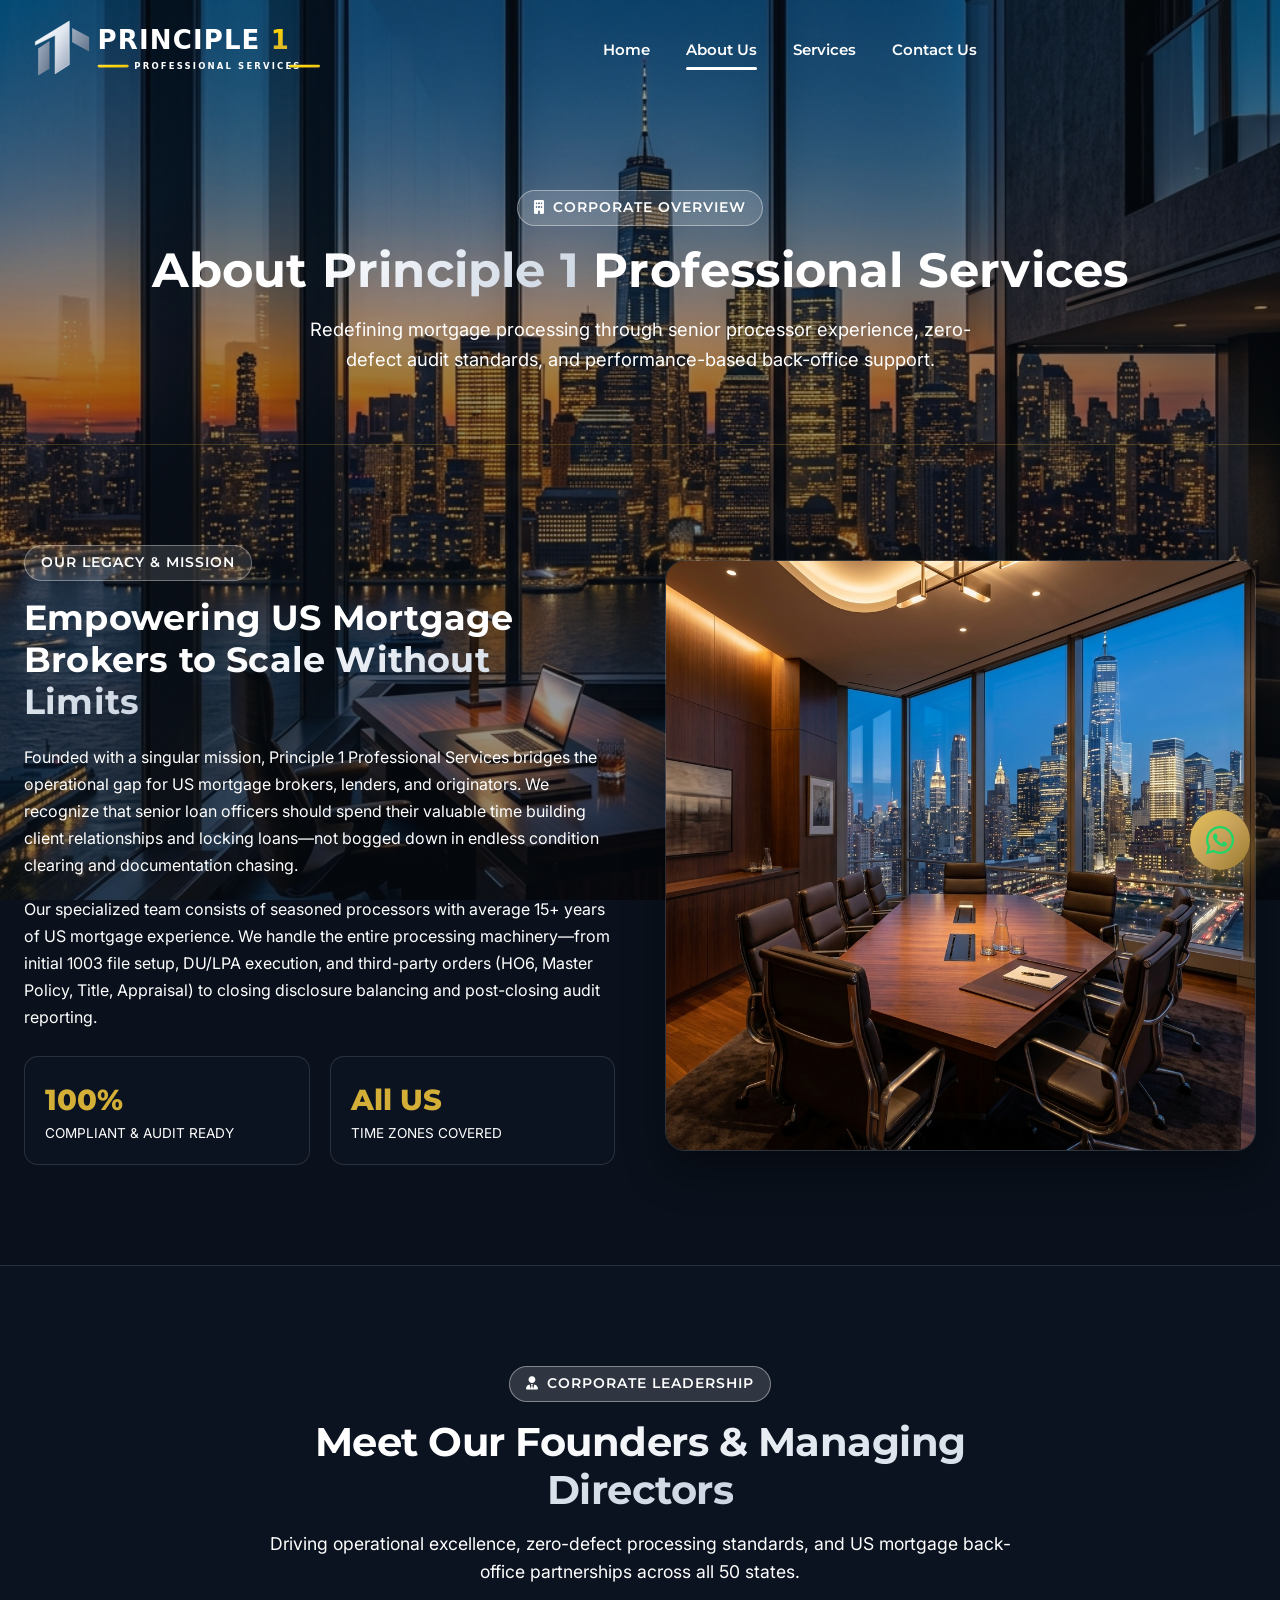
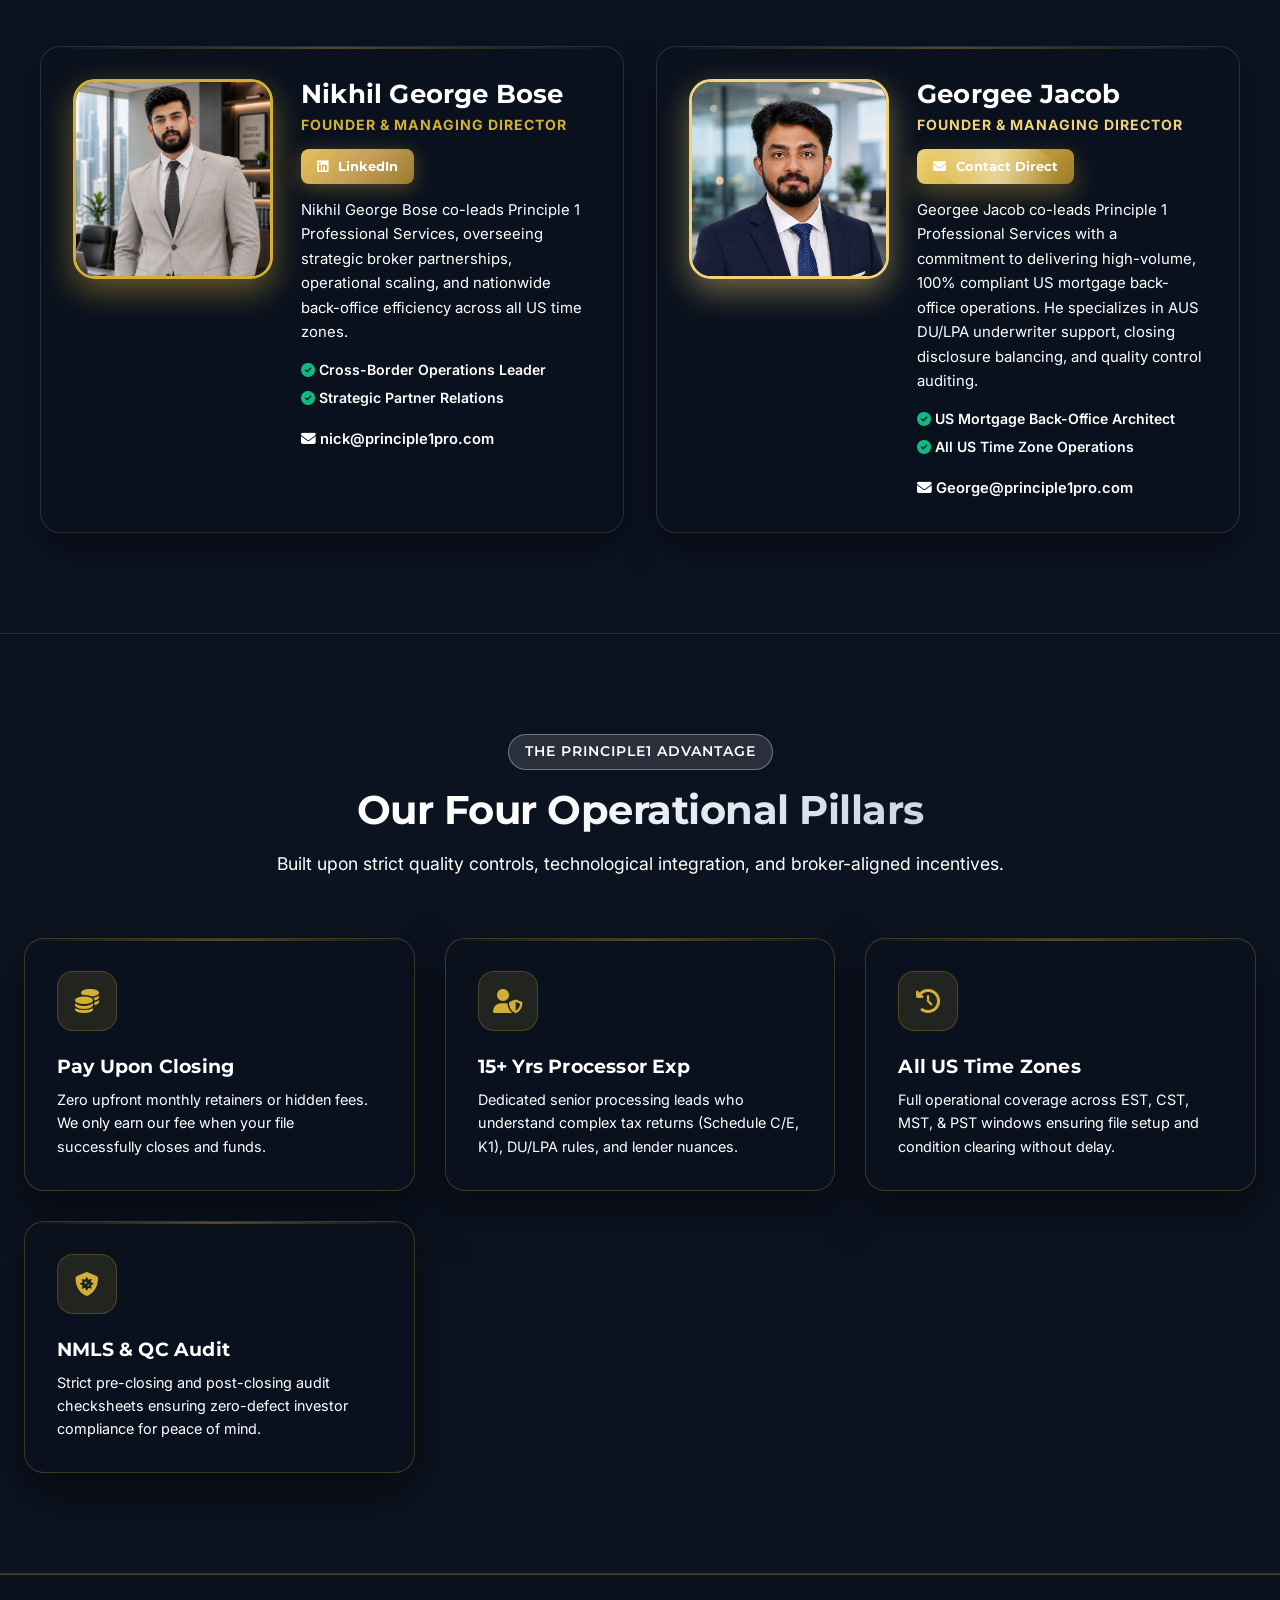
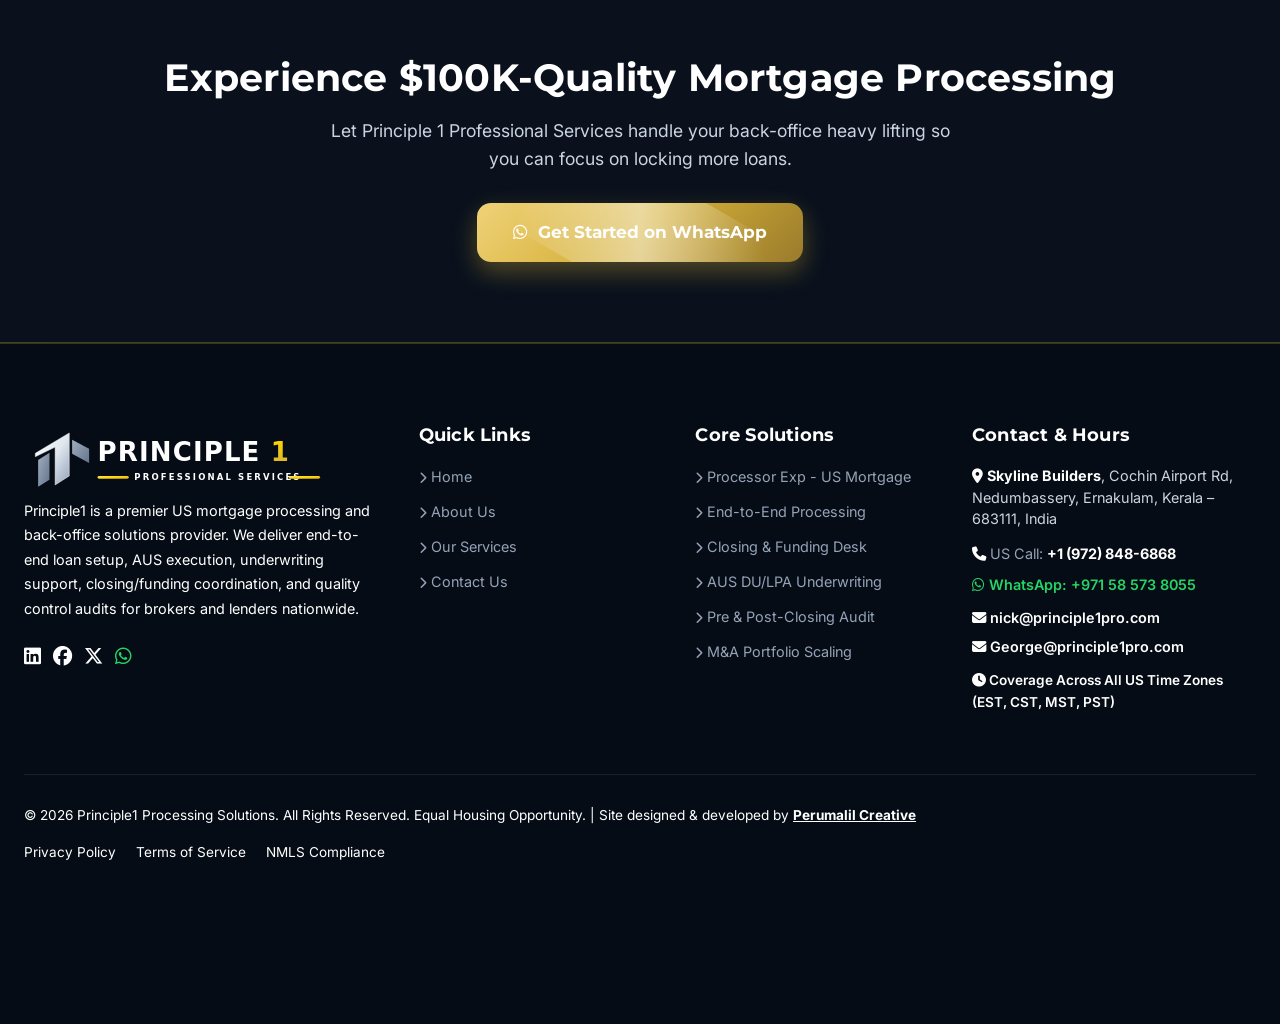
==== commit 80811128: "feat: update founder bios and enhance Vercel build export process with new PHP execution script" ====
--- a/about.html
+++ b/about.html
@@ -197,15 +197,11 @@
                 </a>
               </div>
               <p class="founder-bio">
-                Nikhil George Bose co-leads Principle 1 Professional Services with a commitment to delivering
-                high-volume, 100% compliant US mortgage back-office operations. He specializes in AUS DU/LPA underwriter
-                support, closing disclosure balancing, and quality control auditing.
+                Nikhil George Bose co-leads Principle 1 Professional Services, overseeing strategic broker partnerships, operational scaling, and nationwide back-office efficiency across all US time zones.
               </p>
               <div class="founder-checkmarks">
-                <span><i class="fa-solid fa-circle-check" style="color:var(--accent-emerald);"></i> Cross-Border
-                  Operations Leader</span>
-                <span><i class="fa-solid fa-circle-check" style="color:var(--accent-emerald);"></i> US Mortgage
-                  Back-Office Architect</span>
+                <span><i class="fa-solid fa-circle-check" style="color:var(--accent-emerald);"></i> Cross-Border Operations Leader</span>
+                <span><i class="fa-solid fa-circle-check" style="color:var(--accent-emerald);"></i> Strategic Partner Relations</span>
               </div>
               <div style="padding-top:2px;">
                 <a href="mailto:nick@principle1pro.com" style="color:#FFFFFF; font-weight:600; font-size:0.92rem;">
@@ -236,14 +232,11 @@
                 </a>
               </div>
               <p class="founder-bio">
-                Georgee Jacob co-leads Principle 1 Professional Services, overseeing strategic broker partnerships,
-                operational scaling, and nationwide back-office efficiency across all US time zones.
+                Georgee Jacob co-leads Principle 1 Professional Services with a commitment to delivering high-volume, 100% compliant US mortgage back-office operations. He specializes in AUS DU/LPA underwriter support, closing disclosure balancing, and quality control auditing.
               </p>
               <div class="founder-checkmarks">
-                <span><i class="fa-solid fa-circle-check" style="color:var(--accent-emerald);"></i> Strategic Partner
-                  Relations</span>
-                <span><i class="fa-solid fa-circle-check" style="color:var(--accent-emerald);"></i> All US Time Zone
-                  Operations</span>
+                <span><i class="fa-solid fa-circle-check" style="color:var(--accent-emerald);"></i> US Mortgage Back-Office Architect</span>
+                <span><i class="fa-solid fa-circle-check" style="color:var(--accent-emerald);"></i> All US Time Zone Operations</span>
               </div>
               <div style="padding-top:2px;">
                 <a href="mailto:George@principle1pro.com" style="color:#FFFFFF; font-weight:600; font-size:0.92rem;">
--- a/css/style.css
+++ b/css/style.css
@@ -109,18 +109,31 @@
   position: relative;
 }
 
-/* Universal Pure White Font Rule (Except WhatsApp) */
-p, span, h1, h2, h3, h4, h5, h6, a:not([href*="wa.me"]):not(.floating-whatsapp):not(.fa-whatsapp), li, label, th, td, div {
+/* Universal Pure White Font Rule */
+p, span, h1, h2, h3, h4, h5, h6, a, li, label, th, td, div {
   color: #FFFFFF;
 }
 
-/* WhatsApp Explicit Green Color Preservation */
-a[href*="wa.me"], 
+/* Floating WhatsApp Widget Green Accent */
 .floating-whatsapp, 
 .floating-whatsapp span,
 .floating-whatsapp i,
-.fa-whatsapp {
+i.fa-whatsapp {
   color: #25D366 !important;
+}
+
+/* Explicit Button Pure White Text Override */
+a.btn,
+a.btn-gold,
+a.btn-primary,
+a.btn-sm,
+a.btn-large,
+a.btn *,
+a.btn-gold *,
+a.btn-primary *,
+a.btn-sm *,
+a.btn-large * {
+  color: #FFFFFF !important;
 }
 body::before {
   content: '';
@@ -437,24 +450,32 @@
 
 .btn-primary {
   background: linear-gradient(135deg, #E5C158 0%, #C5A059 50%, #9A7B2C 100%);
-  color: #0A111C;
+  color: #FFFFFF !important;
   font-weight: 700;
   box-shadow: 0 4px 20px rgba(212, 175, 55, 0.35);
+}
+
+.btn-primary *, .btn-primary i, .btn-primary span {
+  color: #FFFFFF !important;
 }
 
 .btn-primary:hover {
   transform: translateY(-2px);
   box-shadow: 0 8px 30px rgba(212, 175, 55, 0.55);
-  color: #0A111C;
+  color: #FFFFFF !important;
 }
 
 .btn-gold {
   background: linear-gradient(135deg, #F0D278 0%, #D4AF37 50%, #9A7B2C 100%);
-  color: #0A111C;
+  color: #FFFFFF !important;
   font-weight: 700;
   box-shadow: 0 10px 25px rgba(212, 175, 55, 0.35);
   position: relative;
   overflow: hidden;
+}
+
+.btn-gold *, .btn-gold i, .btn-gold span {
+  color: #FFFFFF !important;
 }
 
 .btn-gold::after {
@@ -483,7 +504,7 @@
 .btn-gold:hover {
   transform: translateY(-3px);
   box-shadow: 0 15px 35px rgba(212, 175, 55, 0.5);
-  color: #000000;
+  color: #FFFFFF !important;
 }
 
 .btn-outline {
@@ -937,9 +958,13 @@
 
 .tab-btn.active, .tab-btn:hover {
   background: linear-gradient(135deg, #E5C158 0%, #C5A059 50%, #9A7B2C 100%);
-  color: #0A111C;
+  color: #FFFFFF !important;
   border-color: transparent;
   box-shadow: 0 4px 20px rgba(212, 175, 55, 0.4);
+}
+
+.tab-btn.active i, .tab-btn:hover i {
+  color: #FFFFFF !important;
 }
 
 .tab-content-panel {
@@ -2347,6 +2372,27 @@
   font-weight: 700;
 }
 
-
-
-
+/* Universal White Font Override for All Buttons across all pages */
+.btn,
+.btn-primary,
+.btn-gold,
+.btn-sm,
+.btn-large,
+.btn-outline:hover,
+.tab-btn.active {
+  color: #FFFFFF !important;
+}
+
+.btn *,
+.btn-primary *,
+.btn-gold *,
+.btn-sm *,
+.btn-large *,
+.btn-outline:hover *,
+.tab-btn.active * {
+  color: #FFFFFF !important;
+}
+
+
+
+
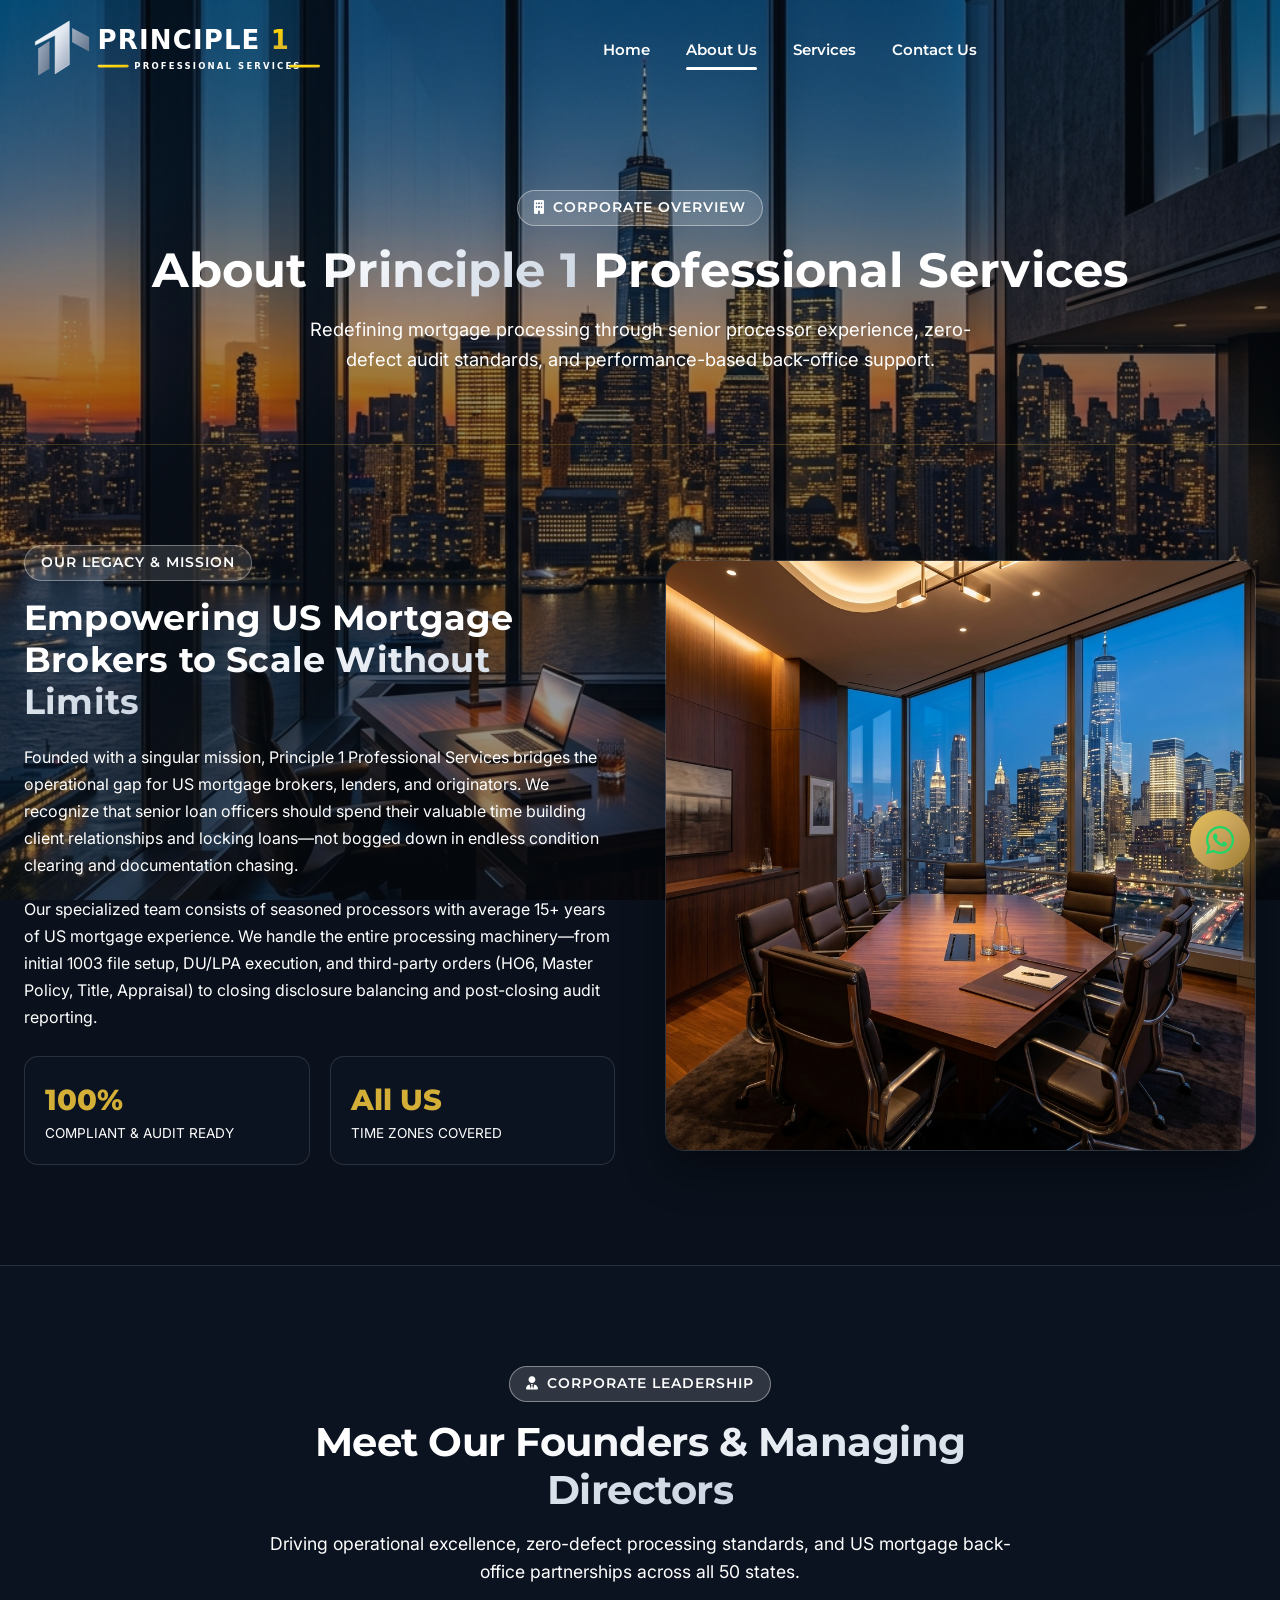
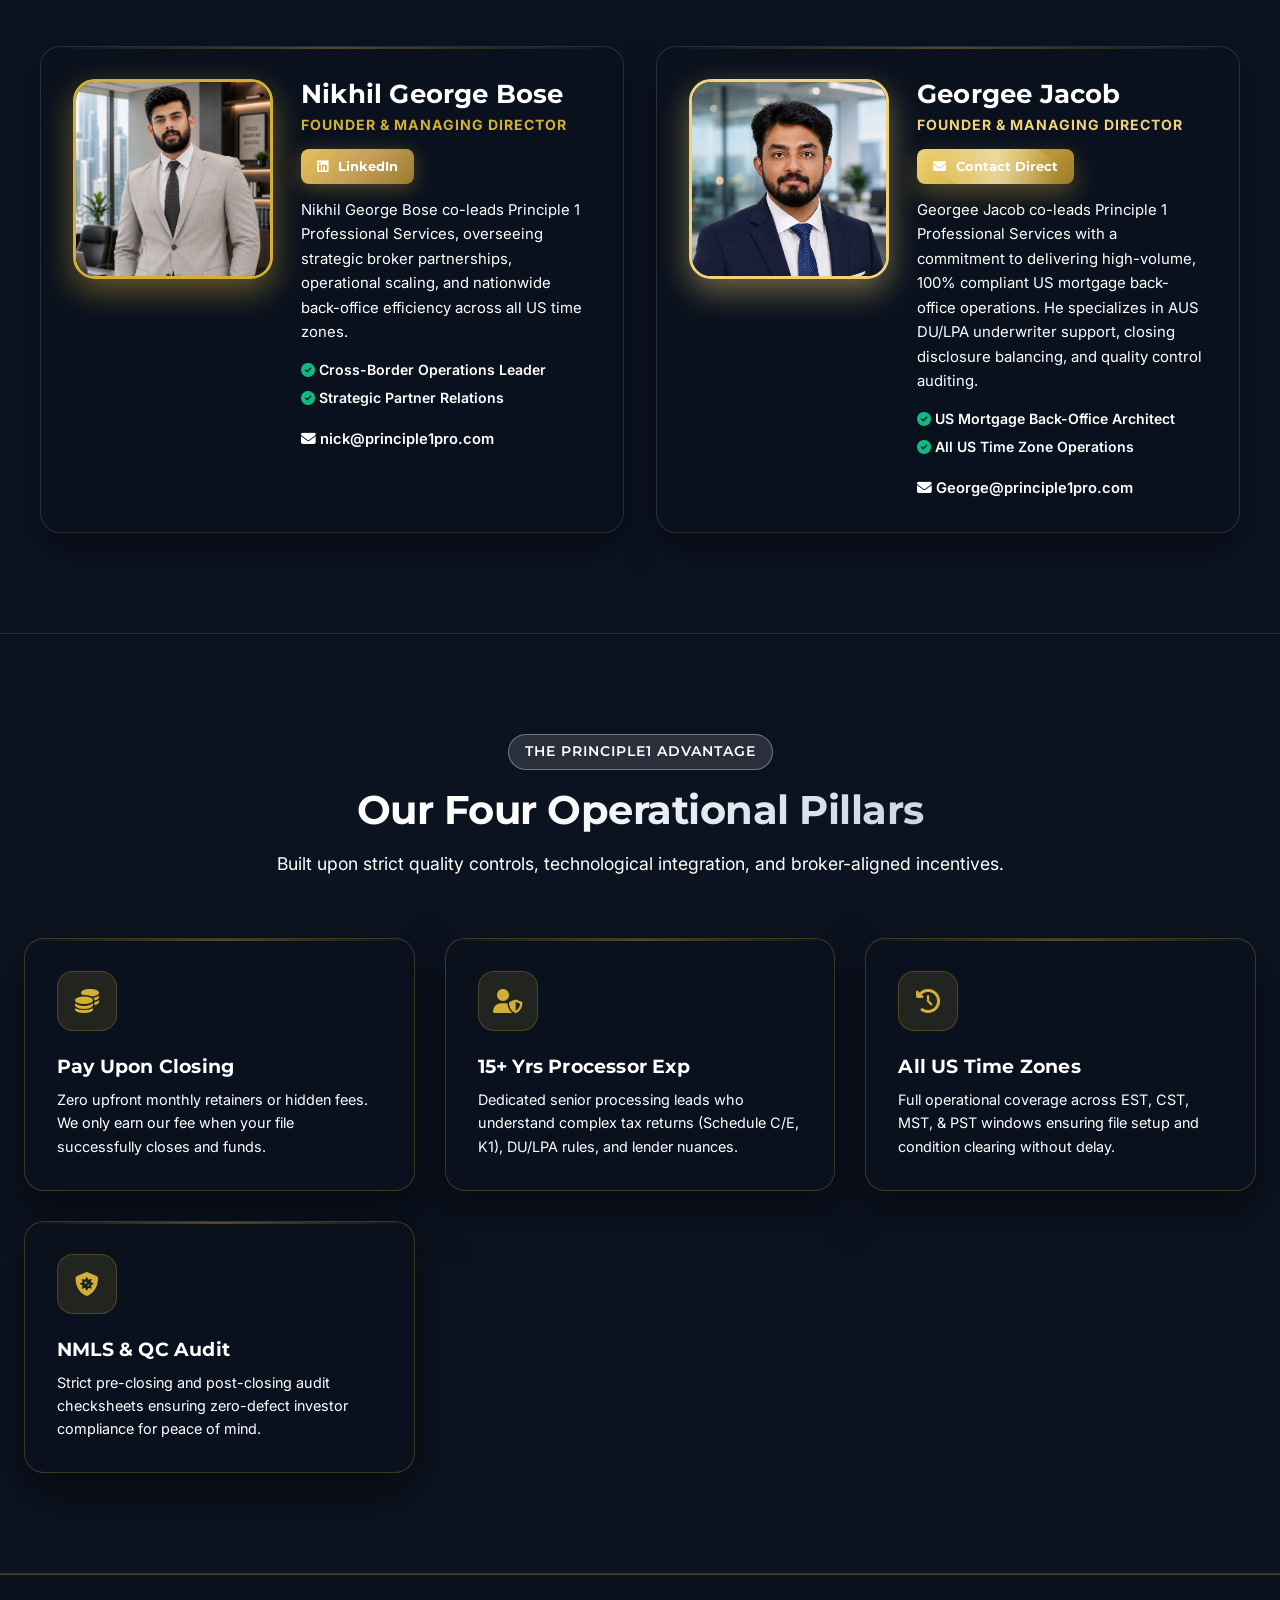
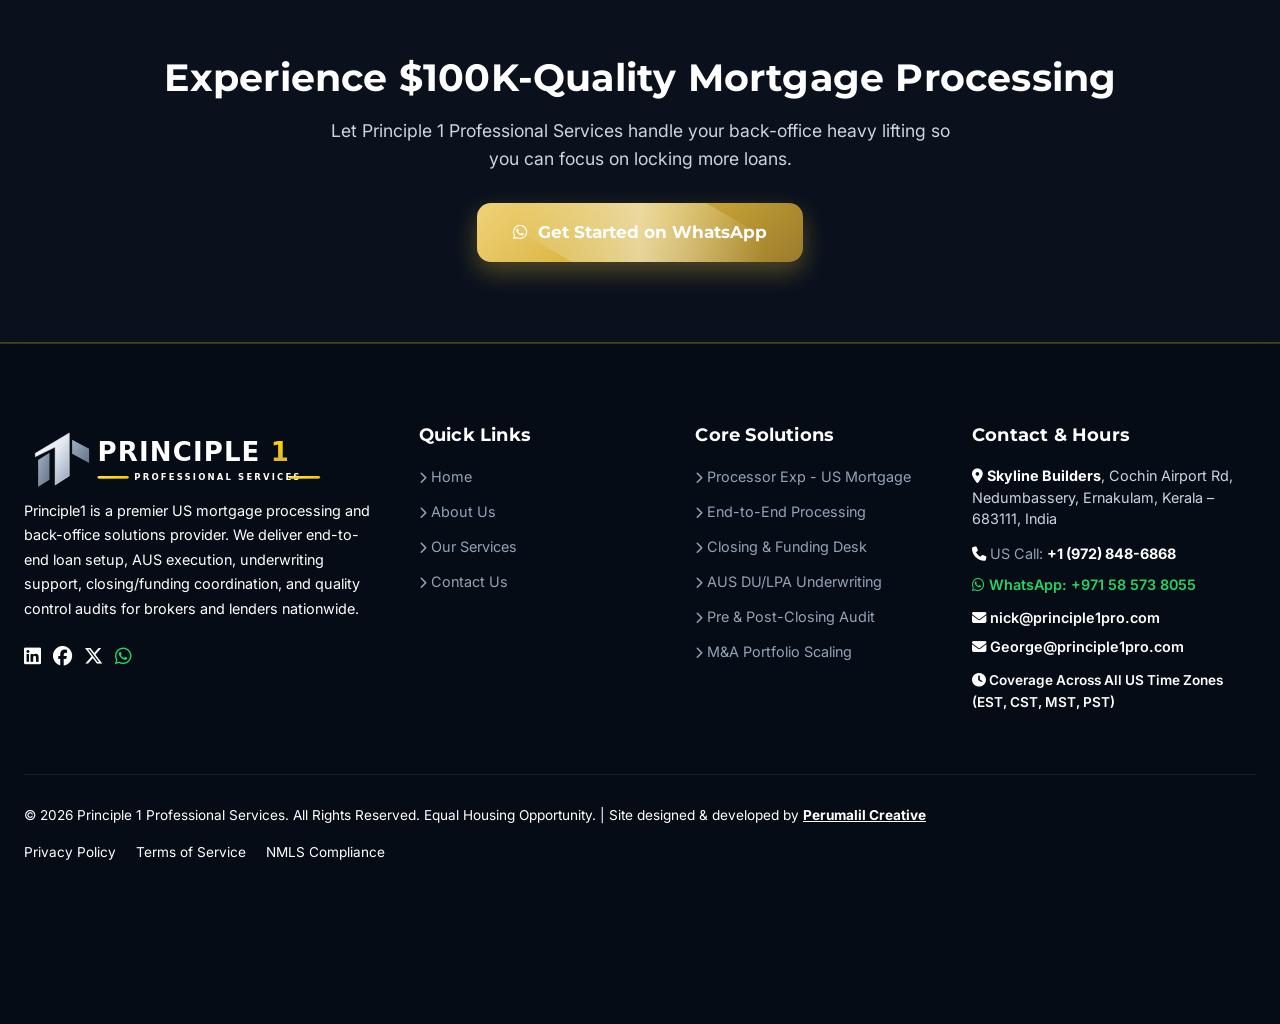
==== commit 4a782bfc: "chore: update company name in footer across all static and generated pages" ====
--- a/about.html
+++ b/about.html
@@ -381,7 +381,7 @@
       </div>
 
       <div class="footer-bottom">
-        <div>&copy; 2026 Principle1 Processing Solutions. All Rights Reserved. Equal Housing Opportunity. | Site
+        <div>&copy; 2026 Principle 1 Professional Services. All Rights Reserved. Equal Housing Opportunity. | Site
           designed &amp; developed by <a href="https://perumalilcreative.com/" target="_blank" rel="noopener"
             style="color:#FFFFFF; font-weight:700; text-decoration:underline;">Perumalil Creative</a></div>
         <div style="display:flex; gap:20px;">
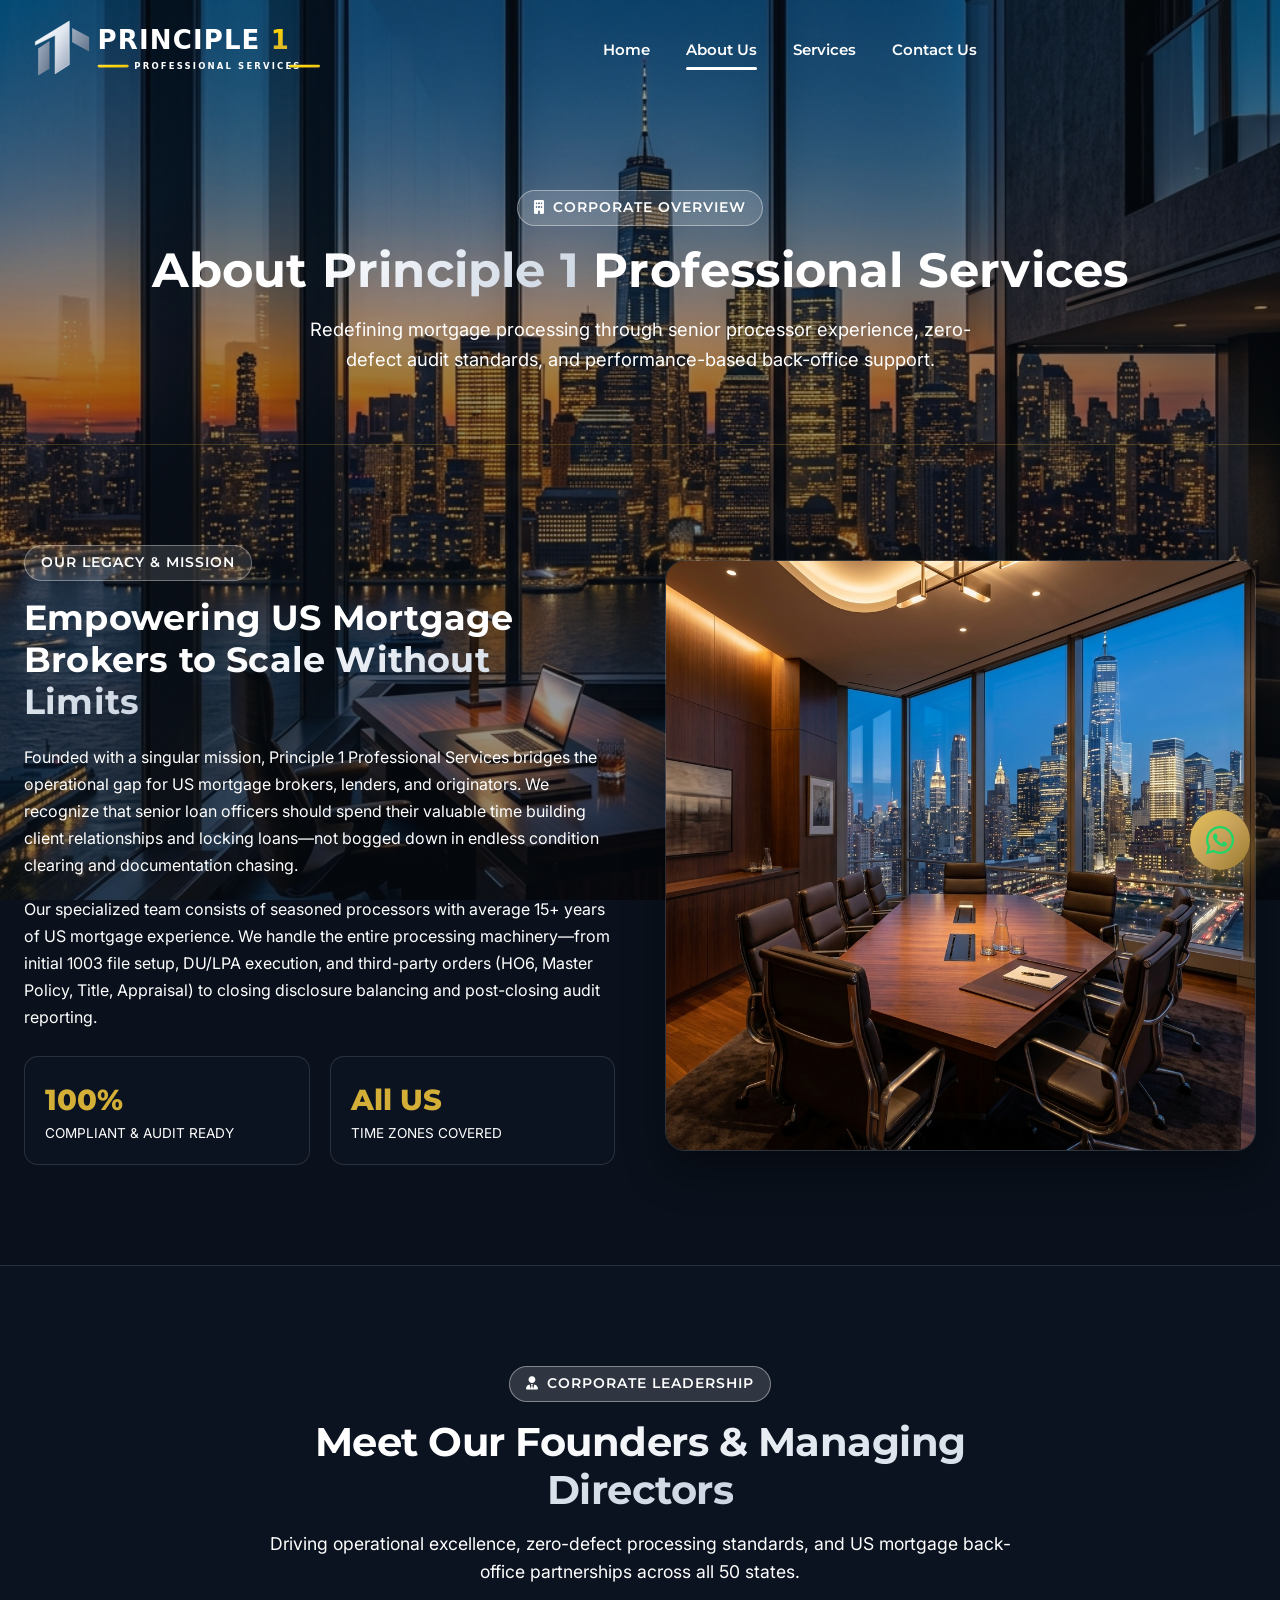
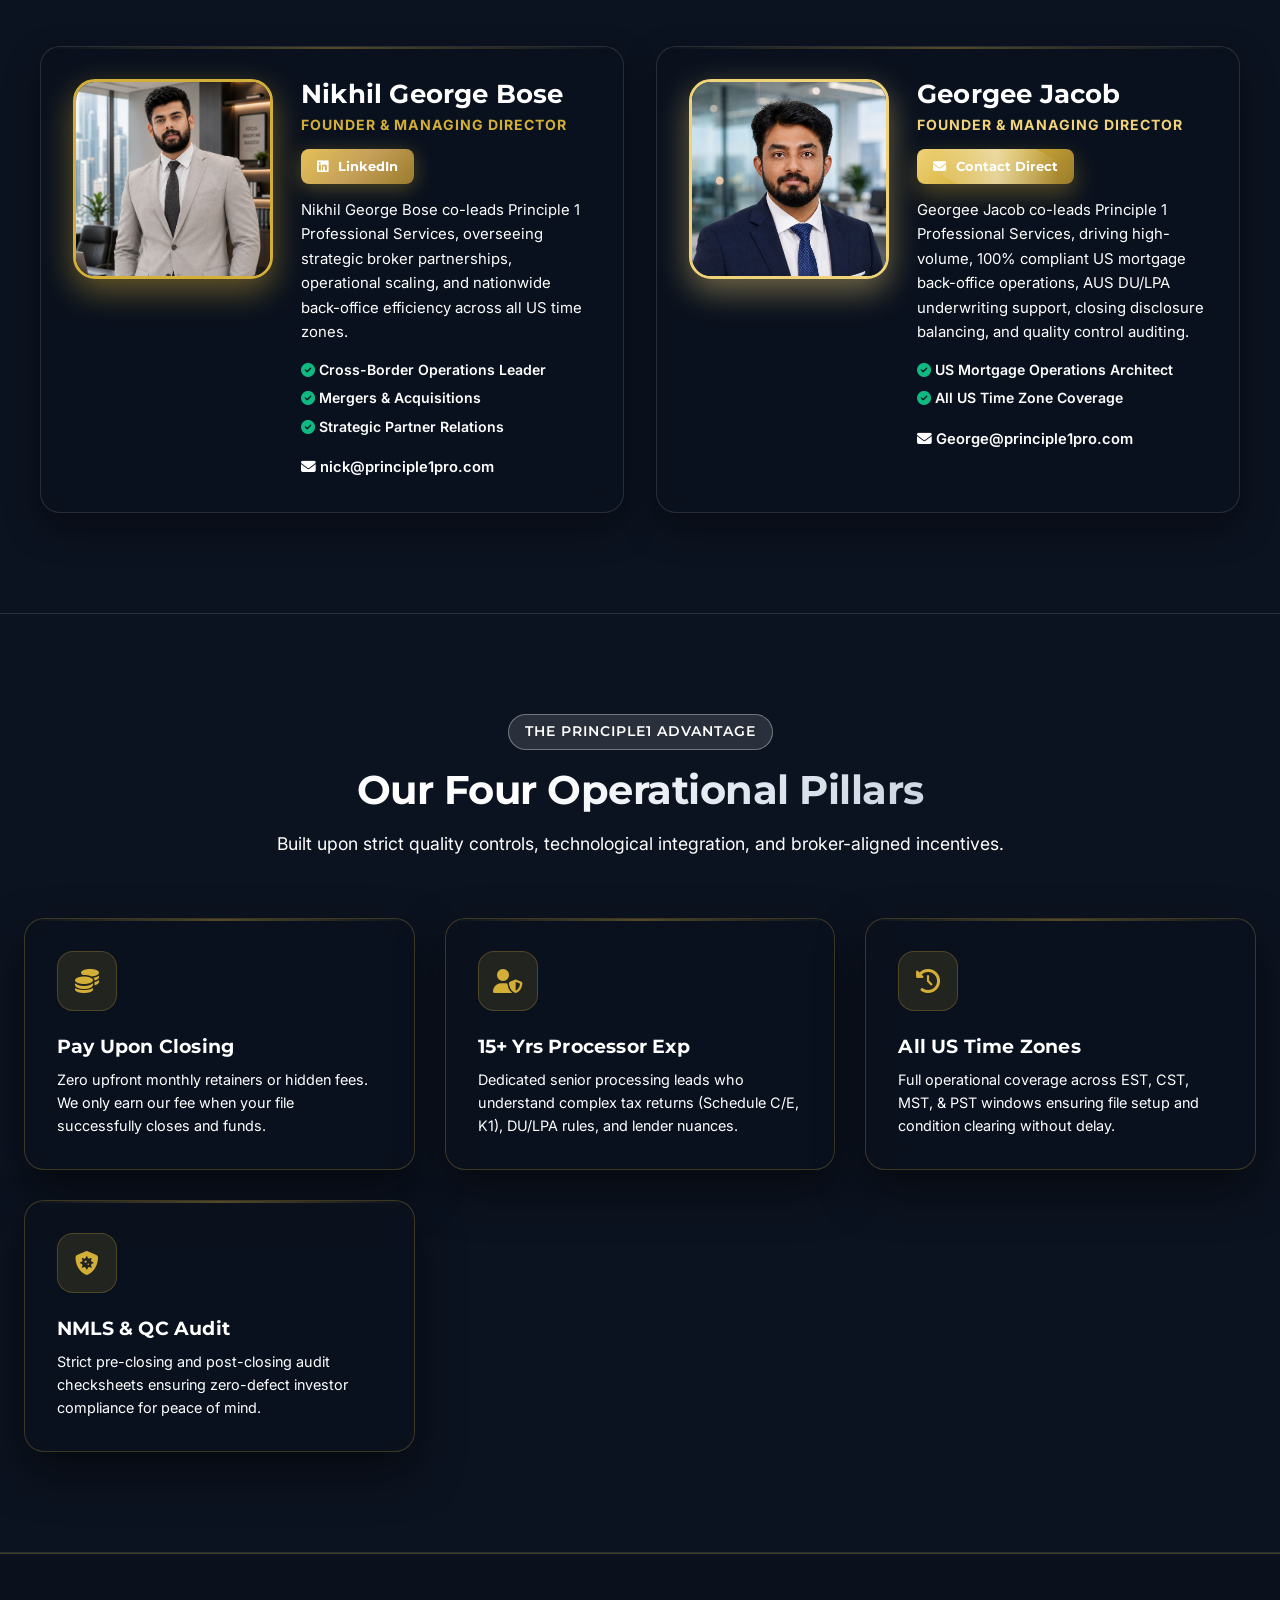
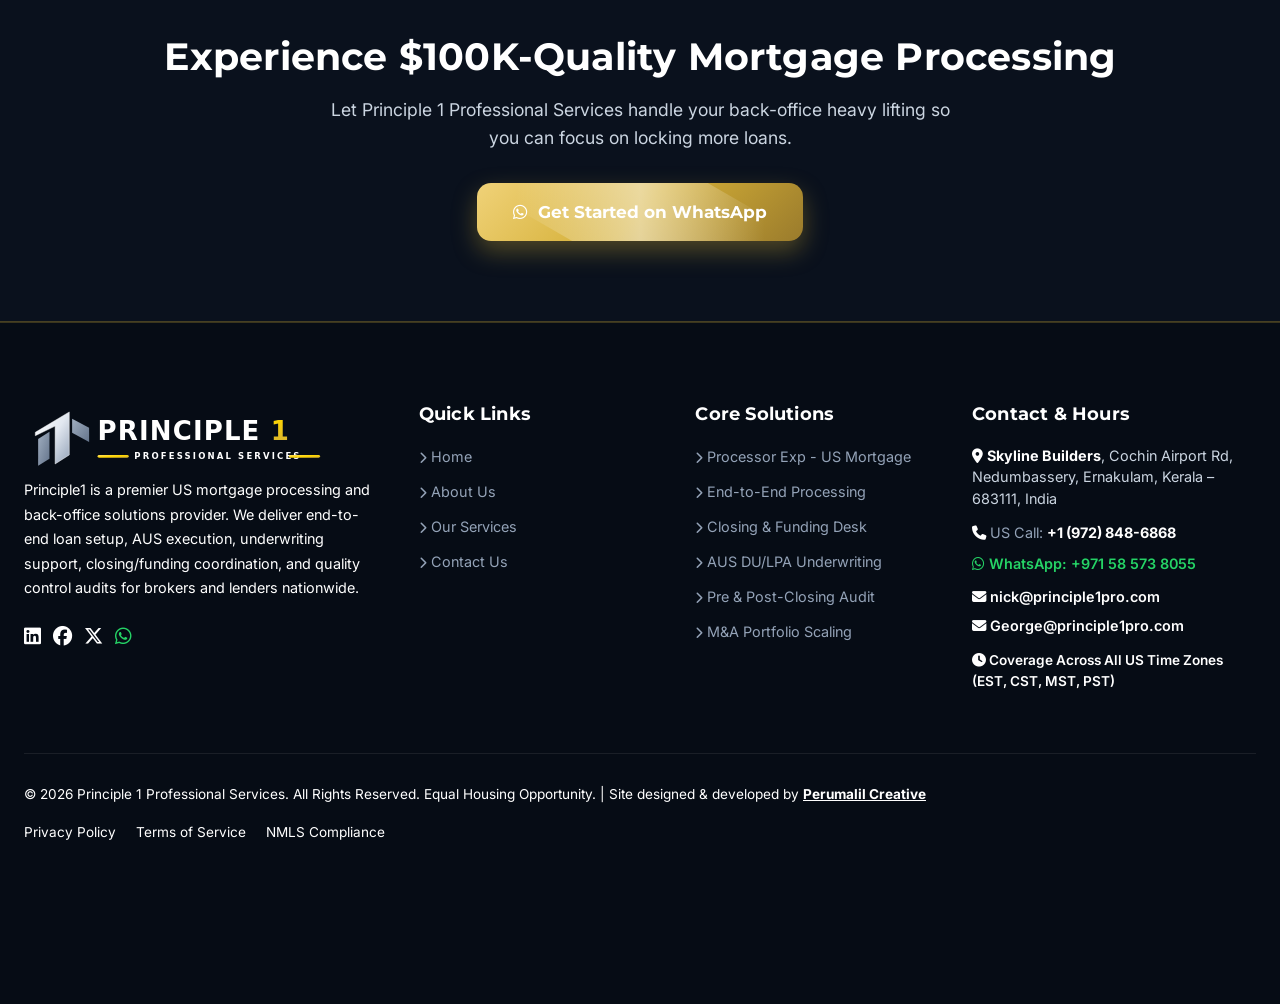
==== commit 2c726db0: "refactor: update founder bios and credentials on the about page" ====
--- a/about.html
+++ b/about.html
@@ -197,11 +197,16 @@
                 </a>
               </div>
               <p class="founder-bio">
-                Nikhil George Bose co-leads Principle 1 Professional Services, overseeing strategic broker partnerships, operational scaling, and nationwide back-office efficiency across all US time zones.
+                Nikhil George Bose co-leads Principle 1 Professional Services, overseeing strategic broker partnerships,
+                operational scaling, and nationwide back-office efficiency across all US time zones.
               </p>
               <div class="founder-checkmarks">
-                <span><i class="fa-solid fa-circle-check" style="color:var(--accent-emerald);"></i> Cross-Border Operations Leader</span>
-                <span><i class="fa-solid fa-circle-check" style="color:var(--accent-emerald);"></i> Strategic Partner Relations</span>
+                <span><i class="fa-solid fa-circle-check" style="color:var(--accent-emerald);"></i> Cross-Border
+                  Operations Leader</span>
+                <span><i class="fa-solid fa-circle-check" style="color:var(--accent-emerald);"></i> Mergers &
+                  Acquisitions</span>
+                <span><i class="fa-solid fa-circle-check" style="color:var(--accent-emerald);"></i> Strategic Partner
+                  Relations</span>
               </div>
               <div style="padding-top:2px;">
                 <a href="mailto:nick@principle1pro.com" style="color:#FFFFFF; font-weight:600; font-size:0.92rem;">
@@ -232,11 +237,15 @@
                 </a>
               </div>
               <p class="founder-bio">
-                Georgee Jacob co-leads Principle 1 Professional Services with a commitment to delivering high-volume, 100% compliant US mortgage back-office operations. He specializes in AUS DU/LPA underwriter support, closing disclosure balancing, and quality control auditing.
+                Georgee Jacob co-leads Principle 1 Professional Services, driving high-volume, 100% compliant US
+                mortgage back-office operations, AUS DU/LPA underwriting support, closing disclosure balancing, and
+                quality control auditing.
               </p>
               <div class="founder-checkmarks">
-                <span><i class="fa-solid fa-circle-check" style="color:var(--accent-emerald);"></i> US Mortgage Back-Office Architect</span>
-                <span><i class="fa-solid fa-circle-check" style="color:var(--accent-emerald);"></i> All US Time Zone Operations</span>
+                <span><i class="fa-solid fa-circle-check" style="color:var(--accent-emerald);"></i> US Mortgage
+                  Operations Architect</span>
+                <span><i class="fa-solid fa-circle-check" style="color:var(--accent-emerald);"></i> All US Time Zone
+                  Coverage</span>
               </div>
               <div style="padding-top:2px;">
                 <a href="mailto:George@principle1pro.com" style="color:#FFFFFF; font-weight:600; font-size:0.92rem;">
